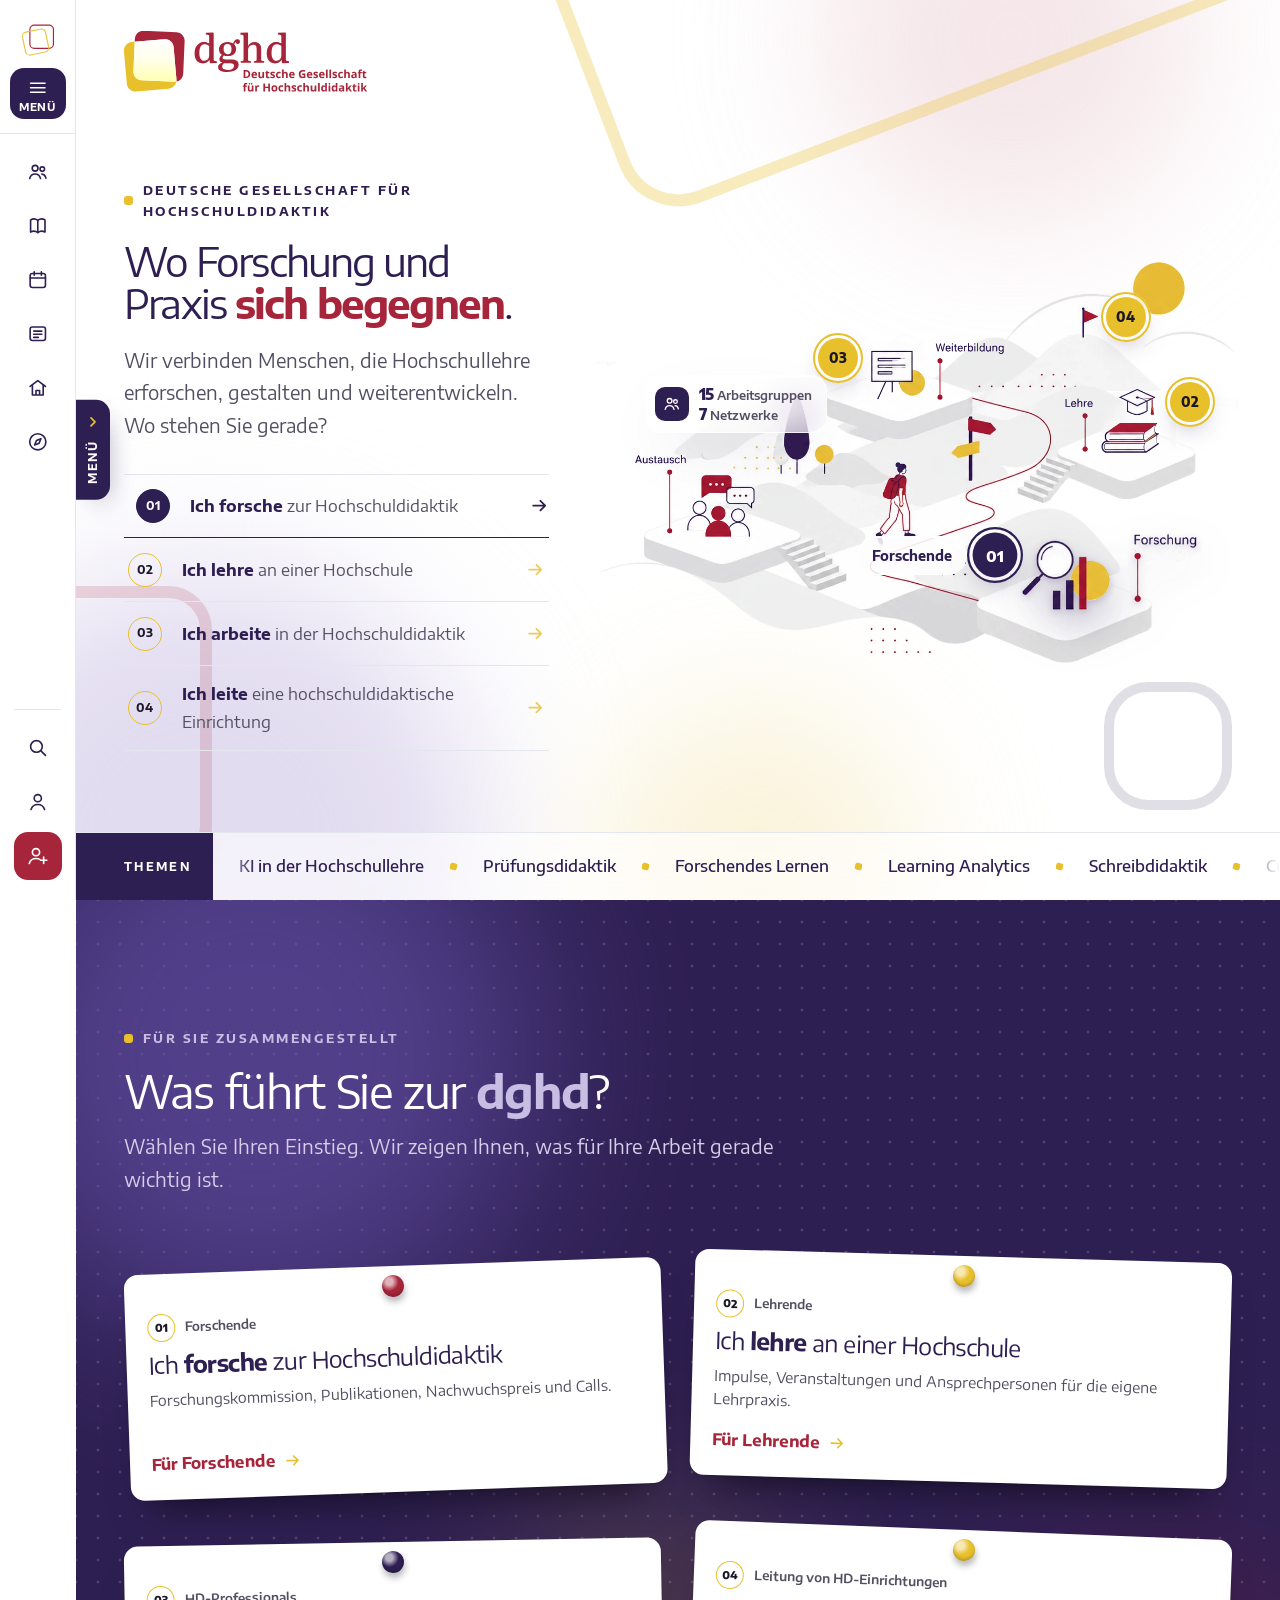
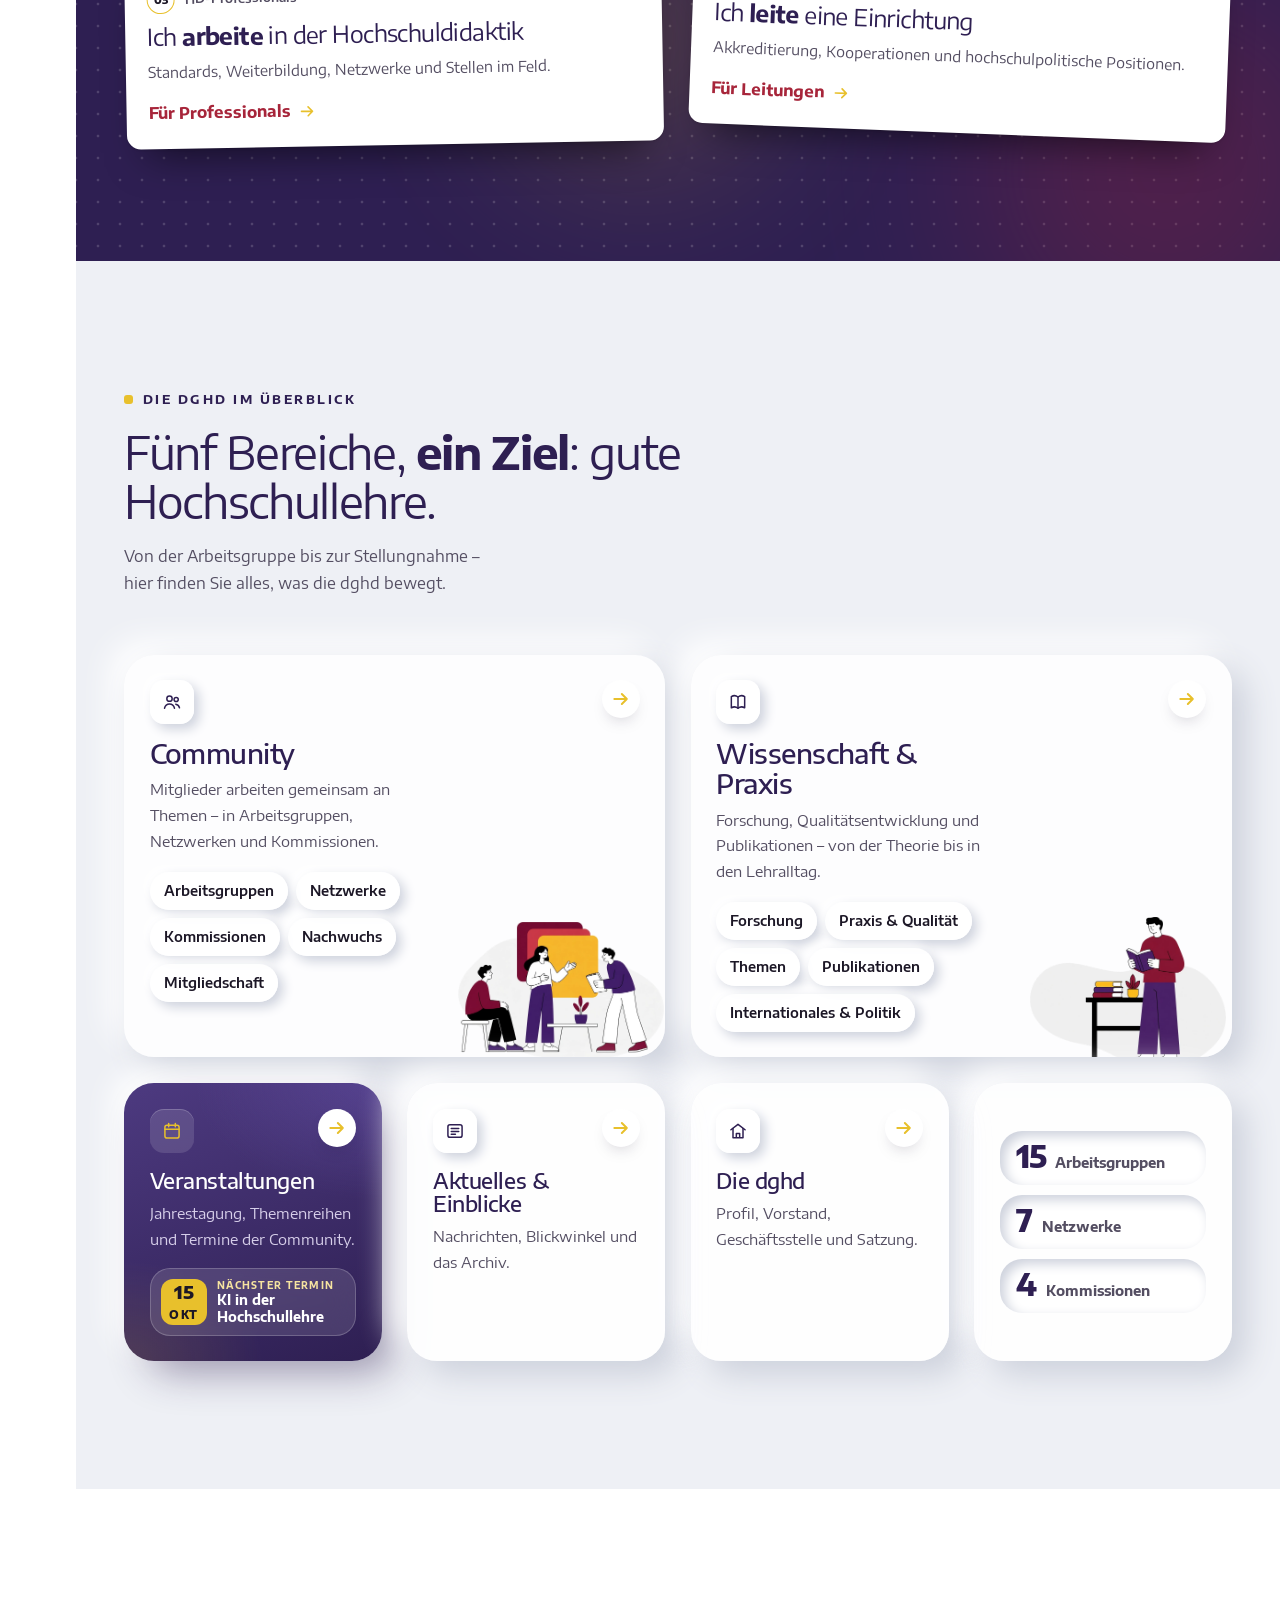
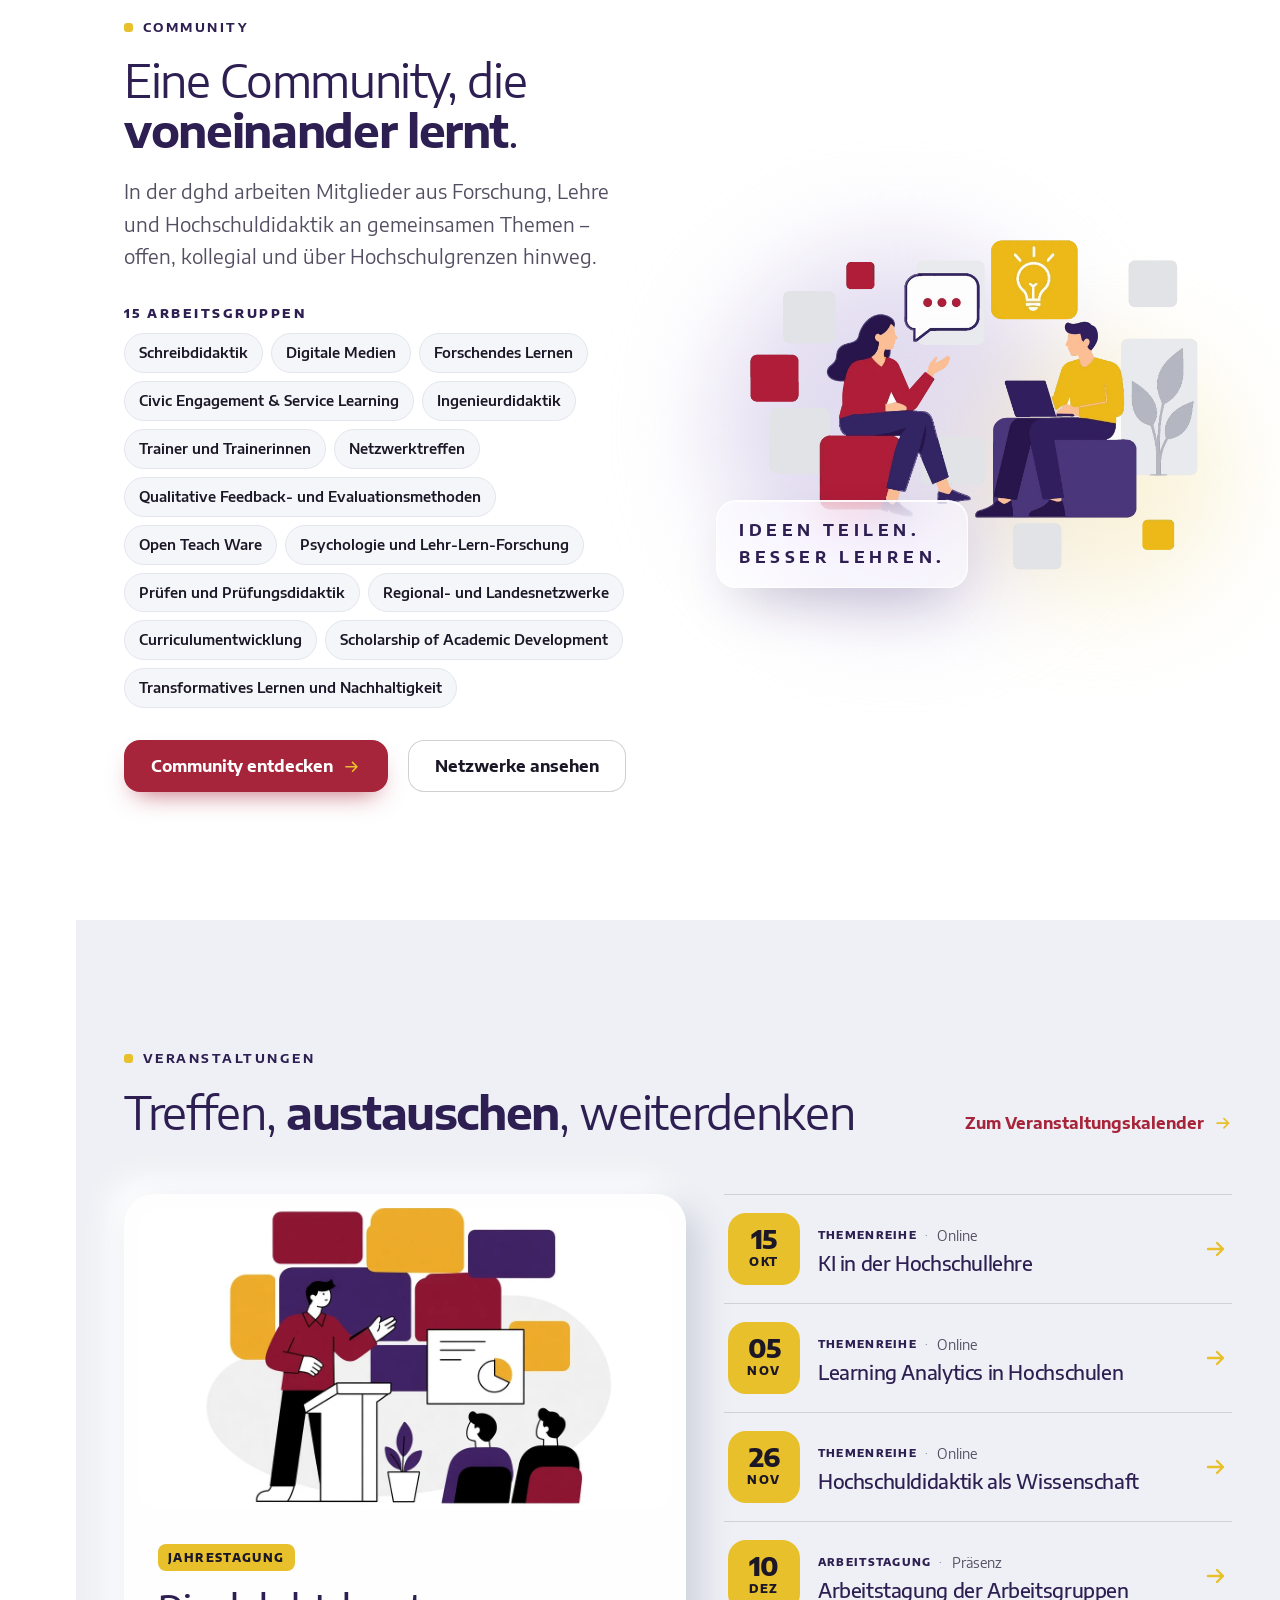
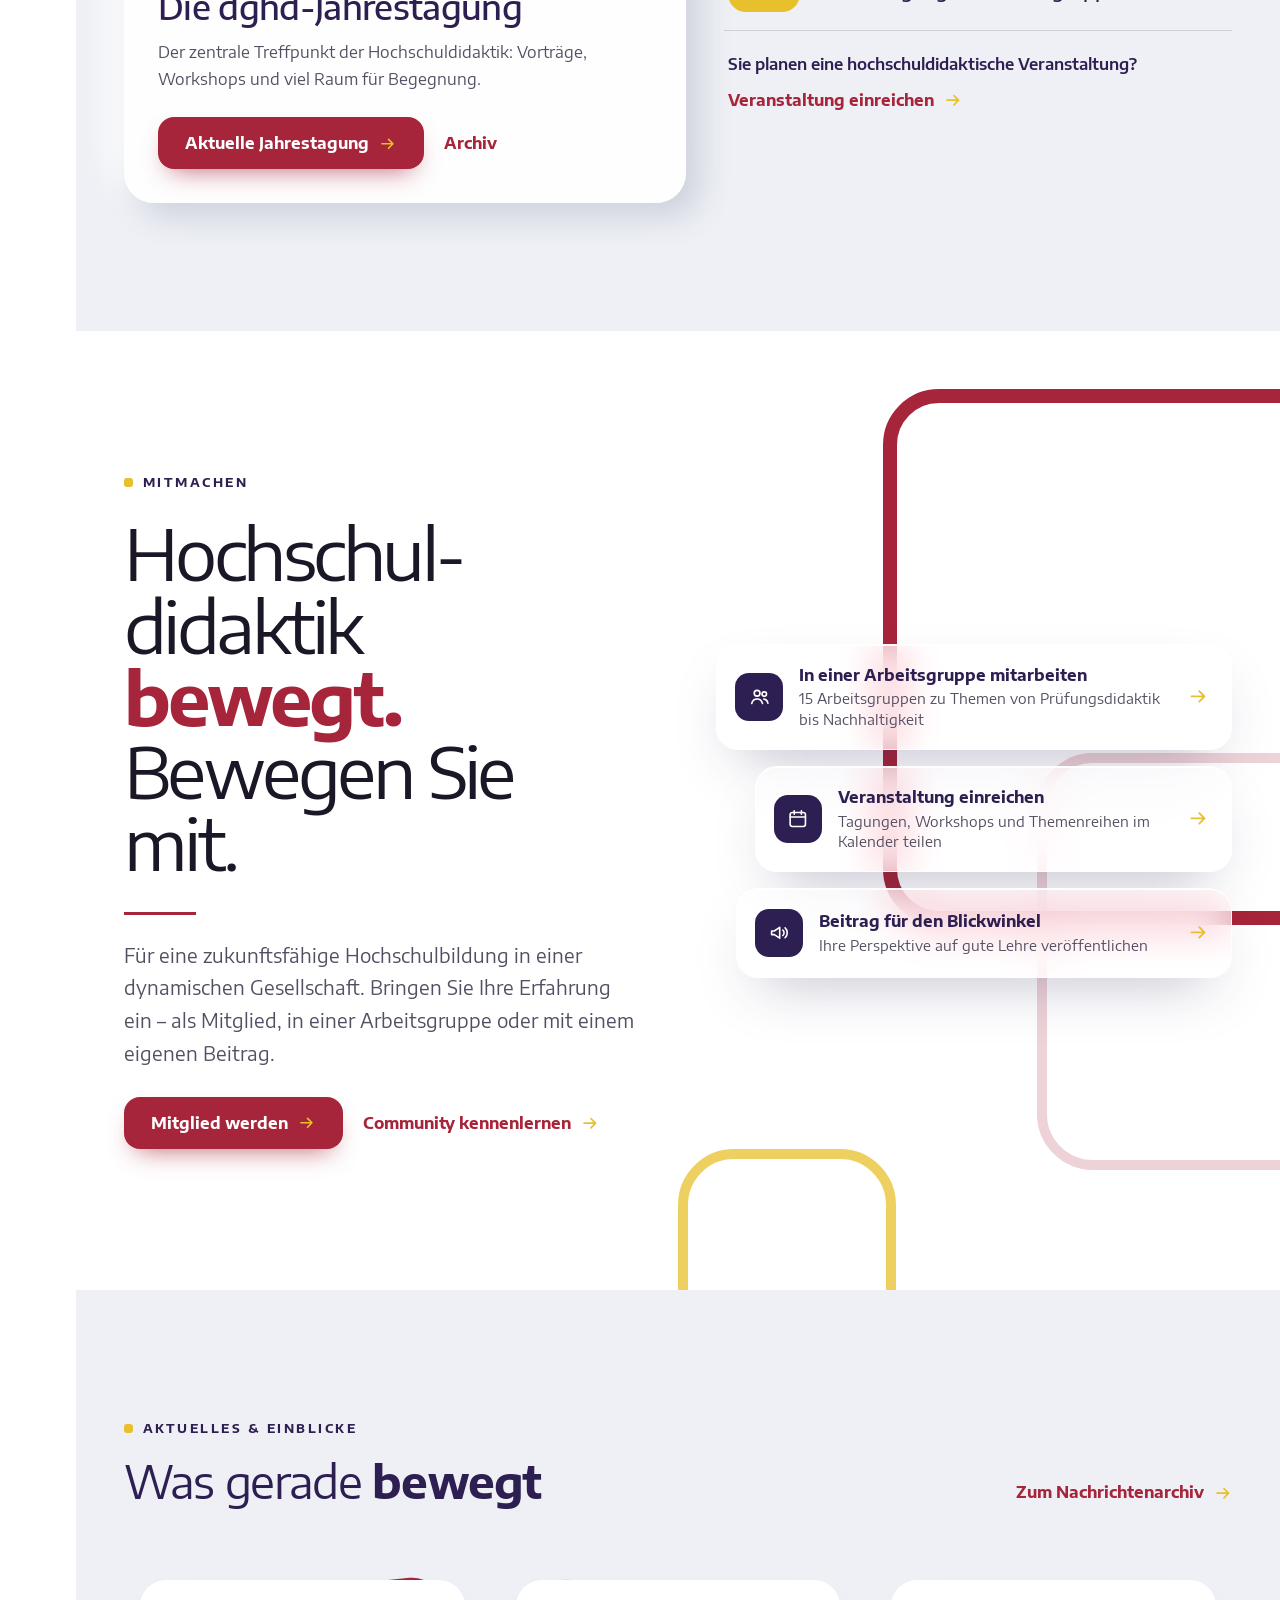
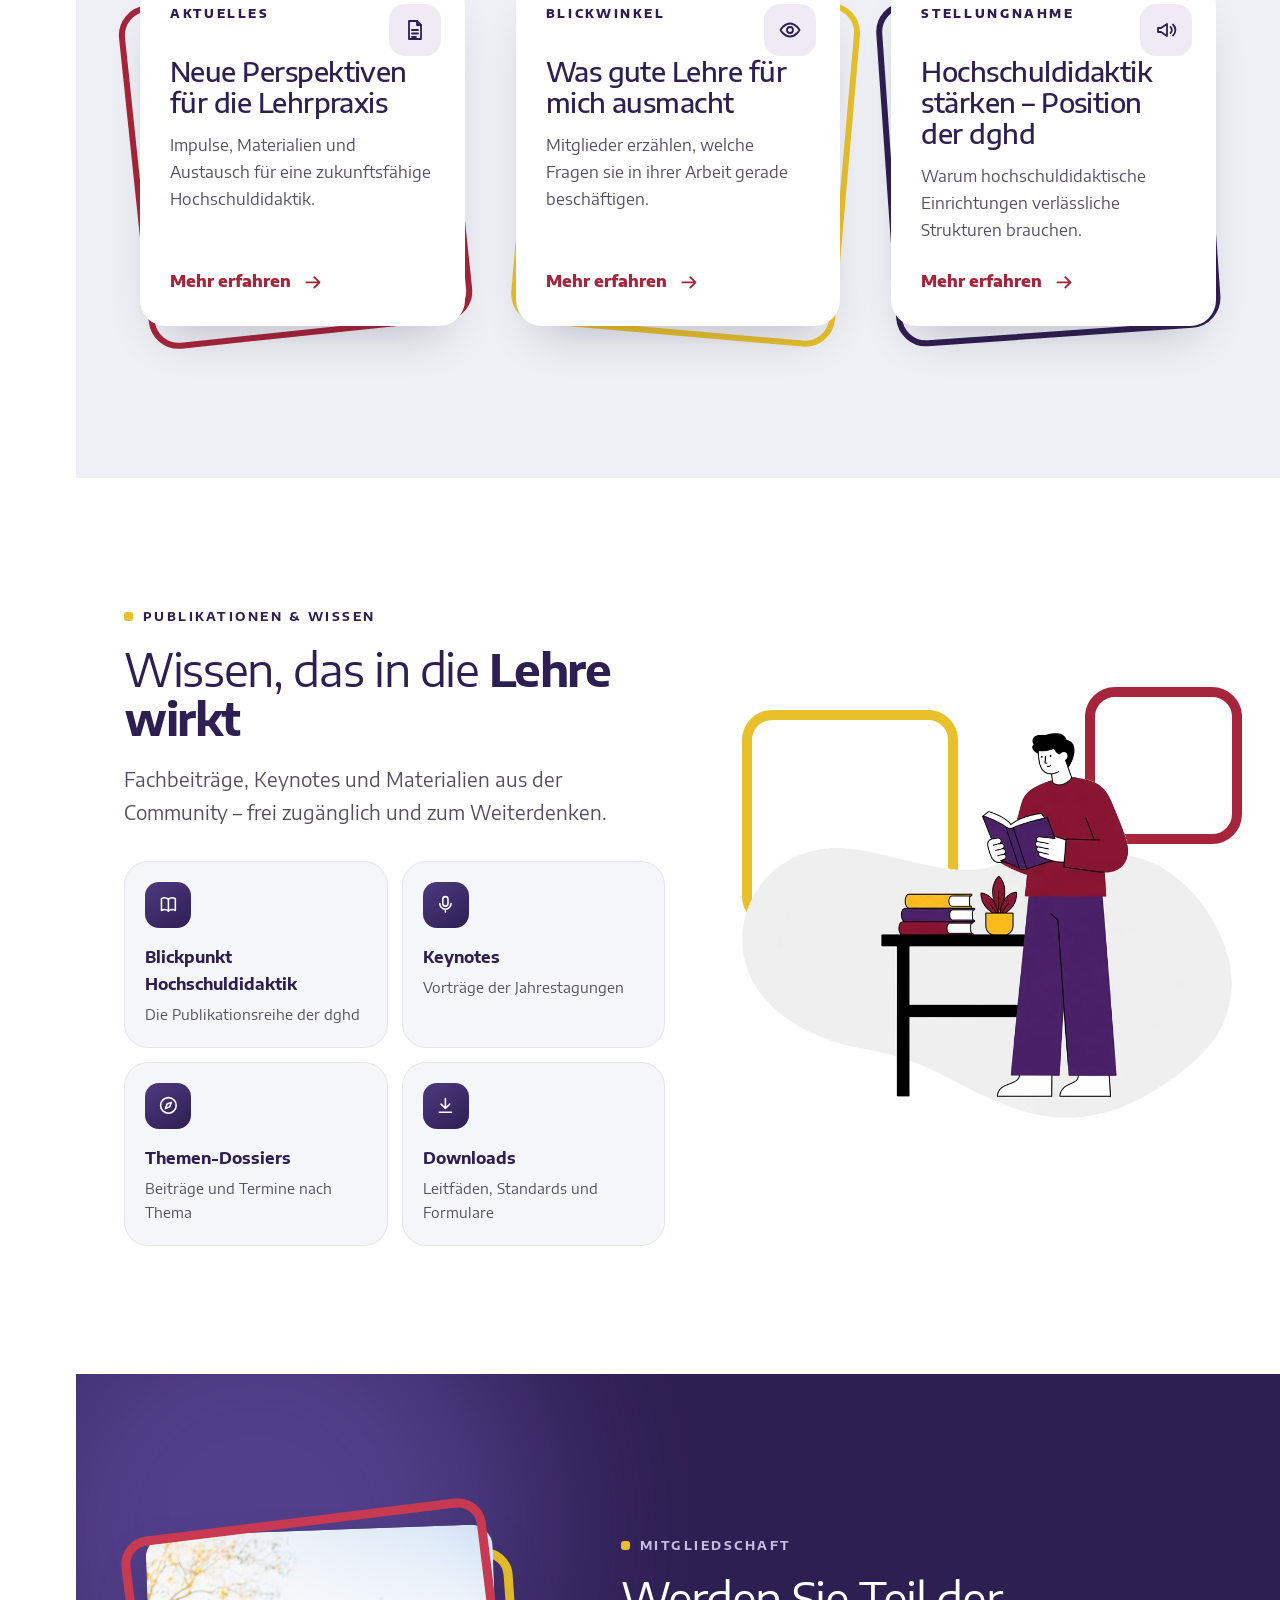
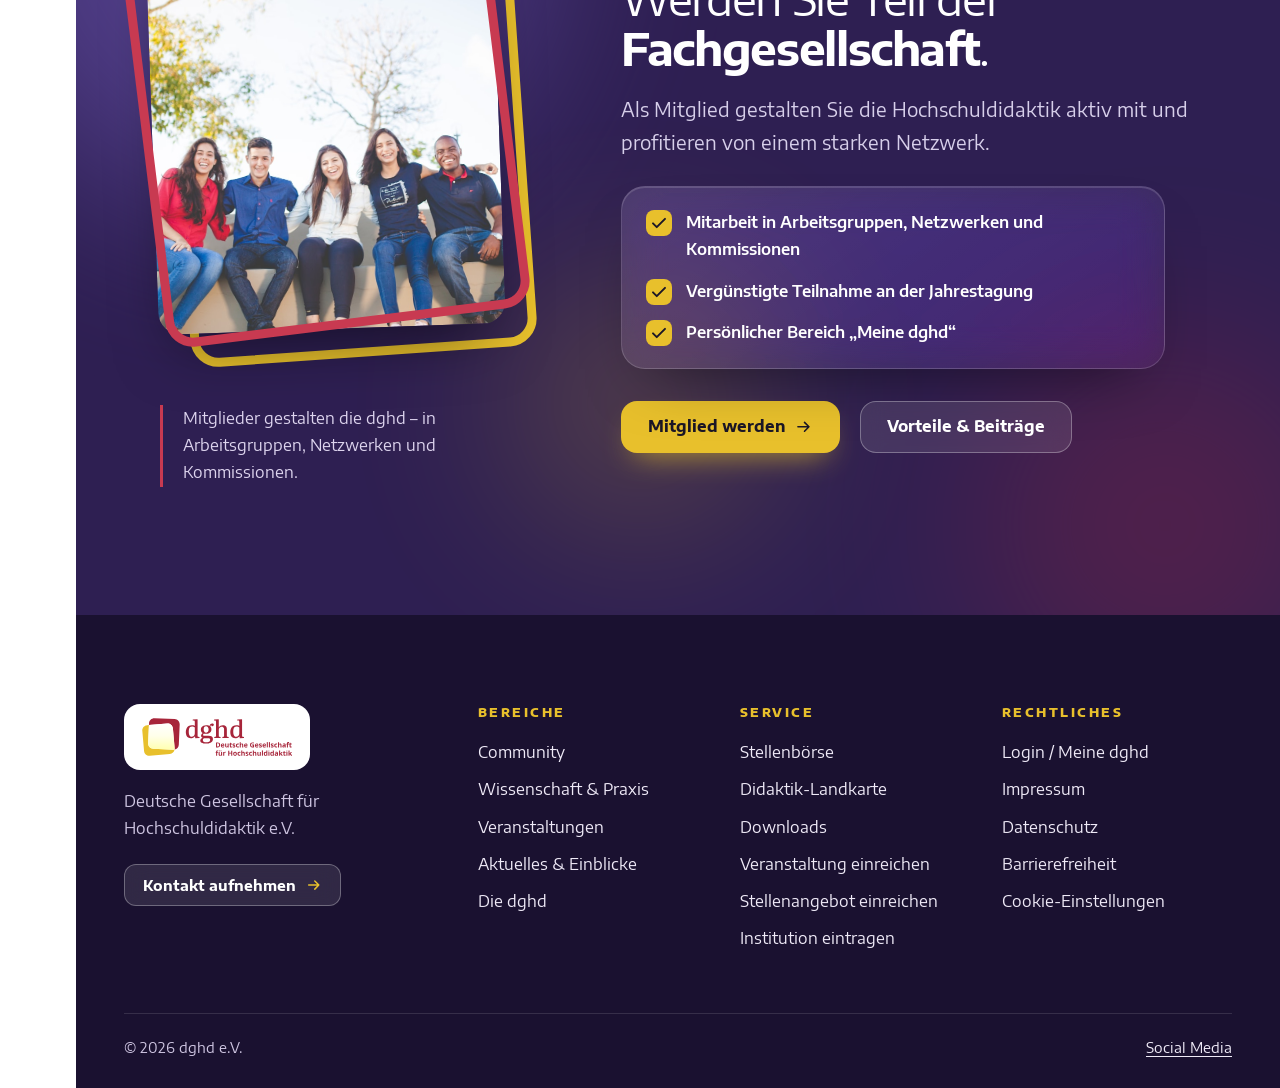
==== startseite-v3.html @ 7eea46fe "v2" ====
<!doctype html>
<html lang="de">
<head>
<meta charset="utf-8">
<meta name="viewport" content="width=device-width,initial-scale=1,viewport-fit=cover">
<title>dghd – Wo Forschung und Praxis sich begegnen</title>
<meta name="description" content="Die Deutsche Gesellschaft für Hochschuldidaktik verbindet Menschen, die Hochschullehre erforschen, gestalten und weiterentwickeln.">
<meta name="theme-color" content="#ffffff">
<link rel="icon" href="./Assets/favicon_dghd.svg">
<link rel="preconnect" href="https://fonts.googleapis.com">
<link rel="preconnect" href="https://fonts.gstatic.com" crossorigin>
<link href="https://fonts.googleapis.com/css2?family=Encode+Sans+Semi+Expanded:wght@300;400;500;600;700;800&display=swap" rel="stylesheet">
<link rel="stylesheet" href="./css/startseite-v3.css?v=10">
<script>document.documentElement.classList.add("js")</script>
<script type="application/ld+json">{"@context":"https://schema.org","@type":"Organization","name":"Deutsche Gesellschaft für Hochschuldidaktik e.V.","alternateName":"dghd","url":"https://www.dghd.de/","logo":"https://www.dghd.de/Assets/dghd2026_bildmarke.svg"}</script>
</head>
<body>

<!-- Icon-Sprite -->
<svg class="sprite" aria-hidden="true" focusable="false">
  <symbol id="i-arrow" viewBox="0 0 24 24"><path d="M4 12h15M13 6l6 6-6 6"/></symbol>
  <symbol id="i-arrow-down" viewBox="0 0 24 24"><path d="M12 4v15M6 13l6 6 6-6"/></symbol>
  <symbol id="i-search" viewBox="0 0 24 24"><circle cx="10.5" cy="10.5" r="6.5"/><path d="m15.5 15.5 5 5"/></symbol>
  <symbol id="i-user" viewBox="0 0 24 24"><circle cx="12" cy="8" r="4"/><path d="M4.5 20.5c1.2-3.8 4-5.5 7.5-5.5s6.3 1.7 7.5 5.5"/></symbol>
  <symbol id="i-close" viewBox="0 0 24 24"><path d="M6 6l12 12M18 6 6 18"/></symbol>
  <symbol id="i-doc" viewBox="0 0 24 24"><path d="M6 3h8l4 4v14H6z"/><path d="M14 3v4h4M9 12h6M9 15.5h6M9 19h4"/></symbol>
  <symbol id="i-eye" viewBox="0 0 24 24"><path d="M2.5 12S6 5.5 12 5.5 21.5 12 21.5 12 18 18.5 12 18.5 2.5 12 2.5 12z"/><circle cx="12" cy="12" r="3"/></symbol>
  <symbol id="i-voice" viewBox="0 0 24 24"><path d="M4 10v4h3l6 4V6L7 10z"/><path d="M16.5 9a4 4 0 0 1 0 6M19 6.5a7.5 7.5 0 0 1 0 11"/></symbol>
  <symbol id="i-book" viewBox="0 0 24 24"><path d="M4 5.5C6.5 4 9.5 4 12 6c2.5-2 5.5-2 8-.5V19c-2.5-1.5-5.5-1.5-8 .5-2.5-2-5.5-2-8-.5z"/><path d="M12 6v13.5"/></symbol>
  <symbol id="i-mic" viewBox="0 0 24 24"><rect x="9" y="3" width="6" height="11" rx="3"/><path d="M5.5 11a6.5 6.5 0 0 0 13 0M12 17.5V21"/></symbol>
  <symbol id="i-check" viewBox="0 0 24 24"><path d="M4 12.5l5 5L20 6.5"/></symbol>
  <symbol id="i-compass" viewBox="0 0 24 24"><circle cx="12" cy="12" r="9"/><path d="m15.5 8.5-2 5-5 2 2-5z"/></symbol>
  <symbol id="i-download" viewBox="0 0 24 24"><path d="M12 4v11M7 10.5l5 5 5-5M5 20h14"/></symbol>
  <symbol id="i-cap" viewBox="0 0 24 24"><path d="M2.5 9 12 4.5 21.5 9 12 13.5z"/><path d="M6.5 11v4.5c1.5 1.7 3.4 2.5 5.5 2.5s4-.8 5.5-2.5V11M21.5 9v5"/></symbol>
  <symbol id="i-board" viewBox="0 0 24 24"><rect x="3.5" y="4" width="17" height="11.5" rx="1.5"/><path d="M7.5 8h6M7.5 11.5h9M9 15.5 7 20.5M15 15.5l2 5"/></symbol>
  <symbol id="i-flag" viewBox="0 0 24 24"><path d="M5.5 21V3.5"/><path d="M5.5 4h11l-2.5 4 2.5 4h-11"/></symbol>
  <symbol id="i-people" viewBox="0 0 24 24"><circle cx="9" cy="8" r="3.2"/><path d="M3 19.5c.8-3.3 3.1-5 6-5s5.2 1.7 6 5"/><circle cx="17" cy="9" r="2.5"/><path d="M16.5 14.6c2.3.2 3.9 1.7 4.5 4.4"/></symbol>
  <symbol id="i-calendar" viewBox="0 0 24 24"><rect x="3.5" y="5" width="17" height="15.5" rx="2.5"/><path d="M3.5 10h17M8 3v4M16 3v4"/></symbol>
  <symbol id="i-news" viewBox="0 0 24 24"><rect x="3.5" y="4.5" width="17" height="15" rx="2.5"/><path d="M7.5 9h9M7.5 12.5h9M7.5 16h5"/></symbol>
  <symbol id="i-chev" viewBox="0 0 24 24"><path d="m9 6 6 6-6 6"/></symbol>
  <symbol id="i-burger" viewBox="0 0 24 24"><path d="M4 7h16M4 12h16M4 17h16"/></symbol>
  <symbol id="i-join" viewBox="0 0 24 24"><circle cx="10" cy="8" r="4"/><path d="M2.5 20.5c1.2-3.8 4-5.5 7.5-5.5 1.6 0 3 .3 4.2 1M18.5 13.5v7M15 17h7"/></symbol>
  <symbol id="i-home" viewBox="0 0 24 24"><path d="M3.5 10.5 12 4l8.5 6.5"/><path d="M6 9v11h12V9M10 20v-5h4v5"/></symbol>
</svg>

<a class="skip-link" href="#inhalt">Zum Inhalt springen</a>


<dialog class="search" data-search-dialog aria-label="Suche">
  <form action="https://www.dghd.de/" method="get" role="search">
    <label for="q">Was möchten Sie finden?</label>
    <div class="search__row">
      <input id="q" name="s" type="search" placeholder="z. B. Prüfungsdidaktik, Jahrestagung, Stellenbörse" autocomplete="off">
      <button class="btn btn--primary" type="submit">Suchen</button>
    </div>
  </form>
  <button class="icon-btn search__close" type="button" data-search-close aria-label="Suche schließen"><svg><use href="#i-close"/></svg></button>
</dialog>

<div class="app">
  <!-- ============ Kopfleiste: Menü-Knopf öffnet die Navigation als Schublade ============ -->
  <header class="topbar">
    <div class="topbar__inner">
      <button class="topbar__menu" type="button" data-sidebar-toggle aria-expanded="false" aria-controls="sidebar"><svg aria-hidden="true"><use href="#i-burger"/></svg><span>Menü</span></button>
      <a class="brand logo-crop" href="./startseite-v3.html">
        <img src="./Assets/dghd2026_bildmarke.svg" alt="dghd – Deutsche Gesellschaft für Hochschuldidaktik, zur Startseite" width="246" height="123">
      </a>
      <div class="topbar__tools">
        <button class="icon-btn" type="button" data-search-open aria-label="Suche öffnen"><svg aria-hidden="true"><use href="#i-search"/></svg></button>
        <a class="icon-btn icon-btn--label" href="https://www.dghd.de/login/"><svg aria-hidden="true"><use href="#i-user"/></svg><span>Login</span></a>
        <a class="btn btn--primary btn--sm topbar__cta" href="https://www.dghd.de/community/mitglied-werden/">Mitglied werden</a>
      </div>
    </div>
  </header>

  <!-- ============ Schmale Leiste links (Desktop, immer sichtbar) ============ -->
  <nav class="rail" aria-label="Schnellzugriff Navigation">
    <a class="rail__mark" href="./startseite-v3.html" aria-label="dghd – zur Startseite"><img src="./Assets/favicon_dghd.svg" alt="" width="36" height="34"></a>
    <button class="rail__btn rail__menu" type="button" data-sidebar-toggle aria-expanded="false" aria-controls="sidebar"><svg aria-hidden="true"><use href="#i-burger"/></svg><span class="rail__caption">Menü</span></button>
    <ul class="rail__list">
      <li><button class="rail__btn" type="button" data-rail-open="1" aria-controls="sidebar"><svg aria-hidden="true"><use href="#i-people"/></svg><span class="rail__label">Community</span></button></li>
      <li><button class="rail__btn" type="button" data-rail-open="2" aria-controls="sidebar"><svg aria-hidden="true"><use href="#i-book"/></svg><span class="rail__label">Wissenschaft &amp; Praxis</span></button></li>
      <li><button class="rail__btn" type="button" data-rail-open="3" aria-controls="sidebar"><svg aria-hidden="true"><use href="#i-calendar"/></svg><span class="rail__label">Veranstaltungen</span></button></li>
      <li><button class="rail__btn" type="button" data-rail-open="4" aria-controls="sidebar"><svg aria-hidden="true"><use href="#i-news"/></svg><span class="rail__label">Aktuelles &amp; Einblicke</span></button></li>
      <li><button class="rail__btn" type="button" data-rail-open="5" aria-controls="sidebar"><svg aria-hidden="true"><use href="#i-home"/></svg><span class="rail__label">Die dghd</span></button></li>
      <li><button class="rail__btn" type="button" data-rail-open="6" aria-controls="sidebar"><svg aria-hidden="true"><use href="#i-compass"/></svg><span class="rail__label">Service</span></button></li>
    </ul>
    <div class="rail__foot">
      <button class="rail__btn" type="button" data-search-open><svg aria-hidden="true"><use href="#i-search"/></svg><span class="rail__label">Suche</span></button>
      <a class="rail__btn" href="https://www.dghd.de/login/"><svg aria-hidden="true"><use href="#i-user"/></svg><span class="rail__label">Login / Meine dghd</span></a>
      <a class="rail__btn rail__join" href="https://www.dghd.de/community/mitglied-werden/"><svg aria-hidden="true"><use href="#i-join"/></svg><span class="rail__label">Mitglied werden</span></a>
    </div>
  </nav>

  <!-- Reiter am Rand der schmalen Leiste (Desktop): öffnet die Navigation -->
  <button class="nav-tab" type="button" data-sidebar-toggle aria-expanded="false" aria-controls="sidebar"><svg aria-hidden="true"><use href="#i-chev"/></svg><span>Menü</span></button>

  <!-- ============ Seitenleiste (Navigation nach Sitemap V2) ============ -->
  <aside class="sidebar" id="sidebar" data-sidebar aria-label="Navigation">
    <div class="sidebar__bar">
      <a class="sidebar__mark" href="./startseite-v3.html" aria-label="dghd – zur Startseite"><img src="./Assets/favicon_dghd.svg" alt="" width="36" height="34"></a>
      <a class="brand logo-crop" href="./startseite-v3.html">
        <img src="./Assets/dghd2026_bildmarke.svg" alt="dghd – Deutsche Gesellschaft für Hochschuldidaktik, zur Startseite" width="246" height="123">
      </a>
      <button class="icon-btn sidebar__close" type="button" data-sidebar-close aria-label="Navigation schließen"><svg aria-hidden="true"><use href="#i-close"/></svg></button>
    </div>
    <div class="sidebar__panel" id="sidebar-panel">
      <button class="sidebar__search" type="button" data-search-open><svg aria-hidden="true"><use href="#i-search"/></svg>Suchen auf dghd.de</button>
      <div class="sidebar__filter" role="group" aria-labelledby="sn-filter-label">
        <span id="sn-filter-label">Zeigen für</span>
        <button type="button" data-zg-filter="" aria-pressed="true">Alle</button>
        <button type="button" data-zg-filter="L" aria-pressed="false">Lehrende</button>
        <button type="button" data-zg-filter="F" aria-pressed="false">Forschende</button>
        <button type="button" data-zg-filter="P" aria-pressed="false">HD-Professionals</button>
        <button type="button" data-zg-filter="M" aria-pressed="false">Leitungen</button>
      </div>
      <nav class="sidenav" aria-label="Hauptnavigation" data-sidenav>
        <ul class="sn-list">
          <li data-zg="" data-kind="fan">
            <button class="sn-toggle" type="button" aria-expanded="false" aria-controls="sn-1"><span>Community</span><svg class="sn-chev" aria-hidden="true"><use href="#i-chev"/></svg></button>
            <ul class="sn-sub sn-sub--fan" id="sn-1" style="--lvl:1" hidden>
              <li class="sn-head" aria-hidden="false"><a href="https://www.dghd.de/community/">Community <small>Zur Übersicht</small></a></li>
              <li data-zg=""><a href="https://www.dghd.de/community/">Community im Überblick</a></li>
              <li data-zg="" data-kind="fan">
                <button class="sn-toggle" type="button" aria-expanded="false" aria-controls="sn-2"><span>Arbeitsgruppen</span><svg class="sn-chev" aria-hidden="true"><use href="#i-chev"/></svg></button>
                <ul class="sn-sub sn-sub--fan" id="sn-2" style="--lvl:2" hidden>
                  <li class="sn-head" aria-hidden="false"><a href="https://www.dghd.de/community/arbeitsgruppen/">Arbeitsgruppen <small>Zur Übersicht</small></a></li>
                  <li data-zg="LFP"><a href="https://www.dghd.de/community/arbeitsgruppen/ag-civic-engagement-und-service-learning/">AG Civic Engagement und Service Learning</a></li>
                  <li data-zg="LFP"><a href="https://www.dghd.de/community/arbeitsgruppen/ag-curriculumentwicklung/">AG Curriculumentwicklung</a></li>
                  <li data-zg="LFP"><a href="https://www.dghd.de/community/arbeitsgruppen/ag-digitale-medien-und-hochschuldidaktik/">AG Digitale Medien und Hochschuldidaktik</a></li>
                  <li data-zg="LFP"><a href="https://www.dghd.de/community/arbeitsgruppen/ag-forschendes-lernen/">AG Forschendes Lernen</a></li>
                  <li data-zg="LFP"><a href="https://www.dghd.de/community/arbeitsgruppen/community-arbeitsgruppen-ag-hochschuldidaktische-regional-und-landesnetzwerke/">AG Hochschuldidaktische Regional- und Landesnetzwerke</a></li>
                  <li data-zg="LFP"><a href="https://www.dghd.de/community/arbeitsgruppen/ag-ingenieurdidaktik/">AG Ingenieurdidaktik</a></li>
                  <li data-zg="LFP"><a href="https://www.dghd.de/community/arbeitsgruppen/ag-open-teach-ware-lehrportale/">AG Open Teach Ware, Lehrportale</a></li>
                  <li data-zg="LFP"><a href="https://www.dghd.de/community/arbeitsgruppen/ag-pruefen-und-pruefungsdidaktik/">AG Prüfen und Prüfungsdidaktik</a></li>
                  <li data-zg="LFP"><a href="https://www.dghd.de/community/arbeitsgruppen/ag-psychologie-und-lehr-lern-forschung/">AG Psychologie und Lehr-Lern-Forschung</a></li>
                  <li data-zg="LFP"><a href="https://www.dghd.de/community/arbeitsgruppen/g-qualitative-feedback-und-evaluationsmethoden/">AG Qualitative Feedback- und Evaluationsmethoden</a></li>
                  <li data-zg="LFP"><a href="https://www.dghd.de/community/arbeitsgruppen/ag-scholarship-of-academic-development/">AG Scholarship of Academic Development</a></li>
                  <li data-zg="LFP"><a href="https://www.dghd.de/community/arbeitsgruppen/ag-schreibdidaktik-in-der-hochschuldidaktik/">AG Schreibdidaktik in der Hochschuldidaktik</a></li>
                  <li data-zg="LFP"><a href="https://www.dghd.de/community/arbeitsgruppen/ag-trainer-und-trainerinnen/">AG Trainer und Trainerinnen</a></li>
                  <li data-zg="LFP"><a href="https://www.dghd.de/community/arbeitsgruppen/ag-transformatives-lernen-und-nachhaltigkeit/">AG Transformatives Lernen und Nachhaltigkeit</a></li>
                  <li data-zg="P"><a href="https://www.dghd.de/community/projektgruppen/">Projektgruppe zum beruflichen Selbstverständnis</a></li>
                </ul>
              </li>
              <li data-zg="" data-kind="fan">
                <button class="sn-toggle" type="button" aria-expanded="false" aria-controls="sn-3"><span>Netzwerke</span><svg class="sn-chev" aria-hidden="true"><use href="#i-chev"/></svg></button>
                <ul class="sn-sub sn-sub--fan" id="sn-3" style="--lvl:2" hidden>
                  <li class="sn-head" aria-hidden="false"><a href="https://www.dghd.de/community/netzwerke/">Netzwerke <small>Zur Übersicht</small></a></li>
                  <li data-zg="F"><a href="https://www.dghd.de/community/netzwerke/promovierenden-netzwerk/">Promovierenden-Netzwerk</a></li>
                  <li data-zg="LP"><a href="https://www.dghd.de/community/netzwerke/netzwerk-tutorienarbeit-an-hochschulen/">Netzwerk Tutorienarbeit an Hochschulen</a></li>
                  <li data-zg="LF"><a href="https://www.dghd.de/community/netzwerke/netzwerk-theologie-und-hochschuldidaktik/">Netzwerk Theologie und Hochschuldidaktik</a></li>
                  <li data-zg="LPM"><a href="https://www.dghd.de/community/netzwerke/netzwerk-fachhochschulen-haws/">Netzwerk Fachhochschulen / HAWs</a></li>
                  <li data-zg="LPM"><a href="#">Netzwerk Orientierungs(studien)programme</a></li>
                  <li data-zg="LP"><a href="#">Heterogenität und Interkulturalität</a></li>
                  <li data-zg="PM"><a href="#">Netzwerktreffen der Hochschuldidaktik in Deutschland</a></li>
                </ul>
              </li>
              <li data-zg="" data-kind="fan">
                <button class="sn-toggle" type="button" aria-expanded="false" aria-controls="sn-4"><span>Kommissionen</span><svg class="sn-chev" aria-hidden="true"><use href="#i-chev"/></svg></button>
                <ul class="sn-sub sn-sub--fan" id="sn-4" style="--lvl:2" hidden>
                  <li class="sn-head" aria-hidden="false"><a href="https://www.dghd.de/die-dghd/kommissionen/">Kommissionen <small>Zur Übersicht</small></a></li>
                  <li data-zg="F"><a href="https://www.dghd.de/community/forschungskommission/">Forschungskommission</a></li>
                  <li data-zg="LP"><a href="https://www.dghd.de/community/weiterbildungskommission/">Weiterbildungskommission</a></li>
                  <li data-zg="PM" data-kind="fan">
                    <button class="sn-toggle" type="button" aria-expanded="false" aria-controls="sn-5"><span>Akkreditierungskommission (AKKO)</span><svg class="sn-chev" aria-hidden="true"><use href="#i-chev"/></svg></button>
                    <ul class="sn-sub sn-sub--fan" id="sn-5" style="--lvl:3" hidden>
                      <li class="sn-head" aria-hidden="false"><a href="https://www.dghd.de/community/akkreditierungskommission/">Akkreditierungskommission (AKKO) <small>Zur Übersicht</small></a></li>
                      <li data-zg="PM"><a href="https://www.dghd.de/community/akkreditierungskommission/ziele-der-akko/">Ziele der AKKO</a></li>
                      <li data-zg="PM"><a href="https://www.dghd.de/community/akkreditierungskommission/einladung-zur-teilnahme/">Einladung zur Teilnahme</a></li>
                      <li data-zg="PM"><a href="https://www.dghd.de/community/akkreditierungskommission/verfahren-der-akko/">Auftrag und Verfahren</a></li>
                      <li data-zg="LPM"><a href="https://www.dghd.de/community/akkreditierungskommission/dghd-akkreditiert/">Akkreditierte Personen</a></li>
                      <li data-zg="LPM"><a href="https://www.dghd.de/community/akkreditierungskommission/akkreditierte-programme/">Akkreditierte Programme und Einrichtungen</a></li>
                      <li data-zg="PM"><a href="https://www.dghd.de/community/akkreditierungskommission/kontakt-zur-akko/">Kontakt zur AKKO</a></li>
                      <li data-zg="PM"><a href="https://www.dghd.de/community/akkreditierungskommission/akko-downloads/">AKKO-Downloads</a></li>
                    </ul>
                  </li>
                  <li data-zg=""><a href="https://www.dghd.de/community/kommunikation-und-oeffentlichkeitsarbeit/">Kommunikation und Öffentlichkeitsarbeit</a></li>
                </ul>
              </li>
              <li data-zg="F" data-kind="inline">
                <button class="sn-toggle" type="button" aria-expanded="false" aria-controls="sn-6"><span>Nachwuchs</span><svg class="sn-chev" aria-hidden="true"><use href="#i-chev"/></svg></button>
                <ul class="sn-sub sn-sub--inline" id="sn-6" style="--lvl:1" hidden>
                  <li data-zg="F"><a href="https://www.dghd.de/community/netzwerke/promovierenden-netzwerk/">Promovierenden-Netzwerk</a></li>
                  <li data-zg="F"><a href="https://www.dghd.de/die-dghd/nachwuchspreis/">dghd-Nachwuchspreis</a></li>
                </ul>
              </li>
              <li data-zg=""><a href="https://www.dghd.de/community/kooperationen/">Kooperationen</a></li>
              <li data-zg="" data-kind="inline">
                <button class="sn-toggle" type="button" aria-expanded="false" aria-controls="sn-7"><span>Mitgliedschaft</span><svg class="sn-chev" aria-hidden="true"><use href="#i-chev"/></svg></button>
                <ul class="sn-sub sn-sub--inline" id="sn-7" style="--lvl:1" hidden>
                  <li data-zg=""><a href="https://www.dghd.de/community/mitglied-werden/">Mitglied werden</a></li>
                  <li data-zg=""><a href="#">Vorteile und Mitgliedsbeiträge</a></li>
                  <li data-zg=""><a href="https://www.dghd.de/login/">Meine dghd (Login)</a></li>
                </ul>
              </li>
            </ul>
          </li>
          <li data-zg="" data-kind="fan">
            <button class="sn-toggle" type="button" aria-expanded="false" aria-controls="sn-8"><span>Wissenschaft &amp; Praxis</span><svg class="sn-chev" aria-hidden="true"><use href="#i-chev"/></svg></button>
            <ul class="sn-sub sn-sub--fan" id="sn-8" style="--lvl:1" hidden>
              <li class="sn-head" aria-hidden="false"><a href="https://www.dghd.de/forschung/">Wissenschaft &amp; Praxis <small>Zur Übersicht</small></a></li>
              <li data-zg=""><a href="https://www.dghd.de/forschung/">Wissenschaft &amp; Praxis im Überblick</a></li>
              <li data-zg="F" data-kind="inline">
                <button class="sn-toggle" type="button" aria-expanded="false" aria-controls="sn-9"><span>Forschung</span><svg class="sn-chev" aria-hidden="true"><use href="#i-chev"/></svg></button>
                <ul class="sn-sub sn-sub--inline" id="sn-9" style="--lvl:1" hidden>
                  <li data-zg="F"><a href="https://www.dghd.de/forschung/">Hochschuldidaktische Forschung</a></li>
                  <li data-zg="F"><a href="https://www.dghd.de/community/forschungskommission/">Forschungskommission</a></li>
                  <li data-zg="F"><a href="#">Nachwuchsförderung</a></li>
                </ul>
              </li>
              <li data-zg="LPM" data-kind="inline">
                <button class="sn-toggle" type="button" aria-expanded="false" aria-controls="sn-10"><span>Praxis &amp; Qualitätsentwicklung</span><svg class="sn-chev" aria-hidden="true"><use href="#i-chev"/></svg></button>
                <ul class="sn-sub sn-sub--inline" id="sn-10" style="--lvl:1" hidden>
                  <li data-zg="LPM"><a href="https://www.dghd.de/praxis/standards-fuer-die-praxis/">Standards für die Praxis</a></li>
                  <li data-zg="LP"><a href="https://www.dghd.de/community/weiterbildungskommission/">Weiterbildungskommission</a></li>
                  <li data-zg="PM" data-kind="fan">
                    <button class="sn-toggle" type="button" aria-expanded="false" aria-controls="sn-11"><span>Akkreditierung (AKKO)</span><svg class="sn-chev" aria-hidden="true"><use href="#i-chev"/></svg></button>
                    <ul class="sn-sub sn-sub--fan" id="sn-11" style="--lvl:2" hidden>
                      <li class="sn-head" aria-hidden="false"><a href="https://www.dghd.de/community/akkreditierungskommission/">Akkreditierung (AKKO) <small>Zur Übersicht</small></a></li>
                      <li data-zg="PM"><a href="https://www.dghd.de/community/akkreditierungskommission/ziele-der-akko/">Ziele der AKKO</a></li>
                      <li data-zg="PM"><a href="https://www.dghd.de/community/akkreditierungskommission/einladung-zur-teilnahme/">Einladung zur Teilnahme</a></li>
                      <li data-zg="PM"><a href="https://www.dghd.de/community/akkreditierungskommission/verfahren-der-akko/">Auftrag und Verfahren</a></li>
                      <li data-zg="LPM"><a href="https://www.dghd.de/community/akkreditierungskommission/dghd-akkreditiert/">Akkreditierte Personen</a></li>
                      <li data-zg="LPM"><a href="https://www.dghd.de/community/akkreditierungskommission/akkreditierte-programme/">Akkreditierte Programme und Einrichtungen</a></li>
                      <li data-zg="PM"><a href="https://www.dghd.de/community/akkreditierungskommission/kontakt-zur-akko/">Kontakt zur AKKO</a></li>
                      <li data-zg="PM"><a href="https://www.dghd.de/community/akkreditierungskommission/akko-downloads/">AKKO-Downloads</a></li>
                    </ul>
                  </li>
                </ul>
              </li>
              <li data-zg="" data-kind="fan">
                <button class="sn-toggle" type="button" aria-expanded="false" aria-controls="sn-12"><span>Themen</span><svg class="sn-chev" aria-hidden="true"><use href="#i-chev"/></svg></button>
                <ul class="sn-sub sn-sub--fan" id="sn-12" style="--lvl:2" hidden>
                  <li class="sn-head" aria-hidden="false"><span>Themen</span></li>
                  <li data-zg=""><a href="#">Themenübersicht</a></li>
                  <li data-zg="LFP"><a href="https://www.dghd.de/themenreihe-gesellschaftliche-bildung-in-der-hochschuldidaktik/">Gesellschaftliche Bildung in der Hochschuldidaktik</a></li>
                  <li data-zg="F"><a href="https://www.dghd.de/dghd-themenreihe-hochschuldidaktik-als-wissenschaft/">Hochschuldidaktik als Wissenschaft</a></li>
                  <li data-zg="LF"><a href="https://www.dghd.de/dghd-themenreihe-learning-analytics-in-hochschulen/">Learning Analytics in Hochschulen</a></li>
                  <li data-zg="LP"><a href="https://www.dghd.de/praxis/veranstaltungskalender/dghd-themenreihe-ki-in-der-hochschullehre/">KI in der Hochschullehre</a></li>
                </ul>
              </li>
              <li data-zg="" data-kind="fan">
                <button class="sn-toggle" type="button" aria-expanded="false" aria-controls="sn-13"><span>Publikationen &amp; Wissen</span><svg class="sn-chev" aria-hidden="true"><use href="#i-chev"/></svg></button>
                <ul class="sn-sub sn-sub--fan" id="sn-13" style="--lvl:2" hidden>
                  <li class="sn-head" aria-hidden="true"><span>Publikationen &amp; Wissen</span></li>
                  <li data-zg="F"><a href="https://www.dghd.de/die-dghd/blickpunkt-hochschuldidaktik/">Blickpunkt Hochschuldidaktik (Buchreihe)</a></li>
                  <li data-zg="F"><a href="#">Publikationen</a></li>
                  <li data-zg=""><a href="#">Keynotes</a></li>
                  <li data-zg=""><a href="https://www.dghd.de/die-dghd/downloads/">Downloads</a></li>
                </ul>
              </li>
              <li data-zg="FM" data-kind="fan">
                <button class="sn-toggle" type="button" aria-expanded="false" aria-controls="sn-14"><span>Internationales &amp; Politik</span><svg class="sn-chev" aria-hidden="true"><use href="#i-chev"/></svg></button>
                <ul class="sn-sub sn-sub--fan" id="sn-14" style="--lvl:2" hidden>
                  <li class="sn-head" aria-hidden="true"><span>Internationales &amp; Politik</span></li>
                  <li data-zg="FM"><a href="https://www.dghd.de/community/kooperationen/internationale-kooperationen/">Internationale Kooperationen</a></li>
                  <li data-zg="F"><a href="#">Konferenzen und Publikationsmöglichkeiten</a></li>
                  <li data-zg="M"><a href="#">Politik und Stellungnahmen</a></li>
                  <li data-zg="F"><a href="#">Internationale Aktivitäten</a></li>
                </ul>
              </li>
            </ul>
          </li>
          <li data-zg="" data-kind="fan">
            <button class="sn-toggle" type="button" aria-expanded="false" aria-controls="sn-15"><span>Veranstaltungen</span><svg class="sn-chev" aria-hidden="true"><use href="#i-chev"/></svg></button>
            <ul class="sn-sub sn-sub--fan" id="sn-15" style="--lvl:1" hidden>
              <li class="sn-head" aria-hidden="false"><a href="https://www.dghd.de/praxis/veranstaltungskalender/">Veranstaltungen <small>Zur Übersicht</small></a></li>
              <li data-zg=""><a href="#">Veranstaltungen im Überblick</a></li>
              <li data-zg=""><a href="https://www.dghd.de/praxis/veranstaltungskalender/">Veranstaltungskalender</a></li>
              <li data-zg="" data-kind="inline">
                <button class="sn-toggle" type="button" aria-expanded="false" aria-controls="sn-16"><span>dghd-Jahrestagung</span><svg class="sn-chev" aria-hidden="true"><use href="#i-chev"/></svg></button>
                <ul class="sn-sub sn-sub--inline" id="sn-16" style="--lvl:1" hidden>
                  <li data-zg=""><a href="https://www.dghd.de/die-dghd/dghd-jahrestagungen/">Aktuelle Jahrestagung</a></li>
                  <li data-zg=""><a href="https://www.dghd.de/die-dghd/dghd-jahrestagungen/">Vergangene Jahrestagungen, Archiv</a></li>
                </ul>
              </li>
              <li data-zg=""><a href="https://www.dghd.de/tagung-ausrichten/">Veranstaltung einreichen</a></li>
            </ul>
          </li>
          <li data-zg="" data-kind="inline">
            <button class="sn-toggle" type="button" aria-expanded="false" aria-controls="sn-17"><span>Aktuelles &amp; Einblicke</span><svg class="sn-chev" aria-hidden="true"><use href="#i-chev"/></svg></button>
            <ul class="sn-sub sn-sub--inline" id="sn-17" style="--lvl:0" hidden>
              <li data-zg=""><a href="#aktuelles">Aktuelles</a></li>
              <li data-zg=""><a href="https://www.dghd.de/blickwinkel/">Blickwinkel</a></li>
              <li data-zg=""><a href="#">Nachrichtenarchiv</a></li>
            </ul>
          </li>
          <li data-zg="" data-kind="fan">
            <button class="sn-toggle" type="button" aria-expanded="false" aria-controls="sn-18"><span>Die dghd</span><svg class="sn-chev" aria-hidden="true"><use href="#i-chev"/></svg></button>
            <ul class="sn-sub sn-sub--fan" id="sn-18" style="--lvl:1" hidden>
              <li class="sn-head" aria-hidden="false"><a href="https://www.dghd.de/die-dghd/">Die dghd <small>Zur Übersicht</small></a></li>
              <li data-zg="" data-kind="inline">
                <button class="sn-toggle" type="button" aria-expanded="false" aria-controls="sn-19"><span>Über die dghd</span><svg class="sn-chev" aria-hidden="true"><use href="#i-chev"/></svg></button>
                <ul class="sn-sub sn-sub--inline" id="sn-19" style="--lvl:1" hidden>
                  <li data-zg=""><a href="#">Profil und Auftrag</a></li>
                  <li data-zg=""><a href="#">Ziele</a></li>
                  <li data-zg=""><a href="#">Geschichte und Entwicklung</a></li>
                </ul>
              </li>
              <li data-zg=""><a href="https://www.dghd.de/die-dghd/der-vorstand/">Vorstand</a></li>
              <li data-zg=""><a href="https://www.dghd.de/die-dghd/geschaftsstelle/">Geschäftsstelle</a></li>
              <li data-zg=""><a href="https://www.dghd.de/community/kooperationen/">Kooperationen</a></li>
              <li data-zg=""><a href="https://www.dghd.de/die-dghd/satzung/">Satzung</a></li>
              <li data-zg=""><a href="https://www.dghd.de/kontakt/">Kontakt</a></li>
            </ul>
          </li>
          <li data-zg="" data-kind="fan">
            <button class="sn-toggle" type="button" aria-expanded="false" aria-controls="sn-20"><span>Service</span><svg class="sn-chev" aria-hidden="true"><use href="#i-chev"/></svg></button>
            <ul class="sn-sub sn-sub--fan" id="sn-20" style="--lvl:1" hidden>
              <li class="sn-head" aria-hidden="true"><span>Service</span></li>
              <li data-zg="LP"><a href="https://www.dghd.de/praxis/stellenboerse/">Stellenbörse</a></li>
              <li data-zg="LPM"><a href="https://www.dghd.de/didaktik-landkarte/">Didaktik-Landkarte</a></li>
              <li data-zg=""><a href="https://www.dghd.de/die-dghd/downloads/">Downloads</a></li>
              <li data-zg=""><a href="https://www.dghd.de/tagung-ausrichten/">Veranstaltung einreichen</a></li>
              <li data-zg="PM"><a href="#">Stellenangebot einreichen</a></li>
              <li data-zg="M"><a href="#">Institution eintragen</a></li>
            </ul>
          </li>
        </ul>
      </nav>
      <div class="sidebar__foot">
        <a class="sidebar__login" href="https://www.dghd.de/login/"><svg aria-hidden="true"><use href="#i-user"/></svg>Login / Meine dghd</a>
        <a class="btn btn--primary sidebar__cta" href="https://www.dghd.de/community/mitglied-werden/">Mitglied werden</a>
      </div>
    </div>
  </aside>
  <div class="sn-scrim" data-sn-scrim hidden></div>

<div class="app__main">
<main id="inhalt">

<!-- ============ 1 Hero – 100dvh, Zielgruppen direkt neben der Headline und als Stationen in der Illustration ============ -->
<section class="hero" aria-labelledby="hero-title" data-hero>
  <div class="blobs" aria-hidden="true"><i class="blob blob--violet"></i><i class="blob blob--bordeaux"></i><i class="blob blob--gold"></i></div>
  <!-- Rahmen (Moderationskarten-Motiv) in den Ecken, bewegen sich unabhängig -->
  <div class="hero__frames" aria-hidden="true"><i class="hf hf--a"></i><i class="hf hf--b"></i><i class="hf hf--c"></i></div>

  <!-- Logo oben links (Desktop, ersetzt die Kopfleiste) -->
  <div class="hero__top wrap"><a class="brand logo-crop hero__brand" href="./startseite-v3.html"><img src="./Assets/dghd2026_bildmarke.svg" alt="dghd – Deutsche Gesellschaft für Hochschuldidaktik, zur Startseite" width="246" height="123"></a></div>

  <div class="hero__main wrap">
    <div class="hero__copy">
      <p class="kicker"><i class="dot" aria-hidden="true"></i>Deutsche Gesellschaft für Hochschuldidaktik</p>
      <h1 class="hero__title" id="hero-title">Wo Forschung und Praxis <mark class="hl">sich begegnen</mark>.</h1>
      <p class="hero__lead">Wir verbinden Menschen, die Hochschullehre erforschen, gestalten und weiterentwickeln. Wo stehen Sie gerade?</p>

      <nav class="paths" aria-label="Einstieg nach Zielgruppe">
        <ul class="paths__list">
          <li><a class="path" href="#fuer-forschende" data-audience-link="forschende" data-station="1">
            <span class="path__no">01</span>
            <span class="path__text"><b>Ich forsche</b> zur Hochschuldidaktik</span>
            <svg class="path__arrow" aria-hidden="true"><use href="#i-arrow"/></svg>
          </a></li>
          <li><a class="path" href="#fuer-lehrende" data-audience-link="lehrende" data-station="2">
            <span class="path__no">02</span>
            <span class="path__text"><b>Ich lehre</b> an einer Hochschule</span>
            <svg class="path__arrow" aria-hidden="true"><use href="#i-arrow"/></svg>
          </a></li>
          <li><a class="path" href="#fuer-professionals" data-audience-link="professionals" data-station="3">
            <span class="path__no">03</span>
            <span class="path__text"><b>Ich arbeite</b> in der Hochschuldidaktik</span>
            <svg class="path__arrow" aria-hidden="true"><use href="#i-arrow"/></svg>
          </a></li>
          <li><a class="path" href="#fuer-leitung" data-audience-link="leitung" data-station="4">
            <span class="path__no">04</span>
            <span class="path__text"><b>Ich leite</b> eine hochschuldidaktische Einrichtung</span>
            <svg class="path__arrow" aria-hidden="true"><use href="#i-arrow"/></svg>
          </a></li>
        </ul>
      </nav>
    </div>

    <div class="hero__art">
      <div class="stage" data-stage>
        <img class="stage__base" src="./Assets/illustrations/wege-landschaft-basis.webp?v=2" alt="" width="1269" height="833" fetchpriority="high">
        <!-- Freigestellte Bildelemente der Stationen, passgenau über dem Grundbild (Positionen/Breite in % von 1269 × 833 px) -->
        <a class="cut" href="#fuer-forschende" data-audience-link="forschende" data-station="1" style="--l:64.539%;--t:68.667%;--w:21.198%" tabindex="-1" aria-hidden="true"><img src="./Assets/illustrations/stationen/forschung.webp" alt="" width="269" height="116"></a>
        <a class="cut" href="#fuer-lehrende" data-audience-link="lehrende" data-station="2" style="--l:68.716%;--t:33.133%;--w:13.633%" tabindex="-1" aria-hidden="true"><img src="./Assets/illustrations/stationen/lehre.webp" alt="" width="173" height="117"></a>
        <a class="cut" href="#fuer-professionals" data-audience-link="professionals" data-station="3" style="--l:40.347%;--t:22.809%;--w:19.385%" tabindex="-1" aria-hidden="true"><img src="./Assets/illustrations/stationen/weiterbildung.webp" alt="" width="246" height="105"></a>
        <a class="cut" href="https://www.dghd.de/community/" data-station="5" style="--l:5.91%;--t:47.779%;--w:17.494%" tabindex="-1" aria-hidden="true"><img src="./Assets/illustrations/stationen/austausch.webp" alt="" width="222" height="151"></a>
        <a class="cut cut--small" href="#fuer-leitung" data-audience-link="leitung" data-station="4" style="--l:71.08%;--t:14.766%;--w:2.443%" tabindex="-1" aria-hidden="true"><img src="./Assets/illustrations/stationen/leitung.webp" alt="" width="31" height="58"></a>
        <!-- Stationen der Illustration = Zielgruppen (Positionen in % der Bildfläche) -->
        <a class="pin pin--left" href="#fuer-forschende" data-audience-link="forschende" data-station="1" style="--x:58.5%;--y:70%" tabindex="-1" aria-hidden="true"><b>01</b><span>Forschende</span></a>
        <a class="pin" href="#fuer-lehrende" data-audience-link="lehrende" data-station="2" style="--x:86.85%;--y:35.9%" tabindex="-1" aria-hidden="true"><b>02</b><span>Lehrende</span></a>
        <a class="pin pin--left" href="#fuer-professionals" data-audience-link="professionals" data-station="3" style="--x:35.6%;--y:26.1%" tabindex="-1" aria-hidden="true"><b>03</b><span>HD-Professionals</span></a>
        <a class="pin" href="#fuer-leitung" data-audience-link="leitung" data-station="4" style="--x:77.5%;--y:17%" tabindex="-1" aria-hidden="true"><b>04</b><span>Leitung</span></a>

        <!-- gehört zur Station „Austausch“ -->
        <a class="float float--stats glass" href="https://www.dghd.de/community/" data-station="5">
          <span class="float__icon" aria-hidden="true"><svg><use href="#i-people"/></svg></span>
          <span class="float__stats"><span><b>15</b> Arbeitsgruppen</span><span><b>7</b> Netzwerke</span></span>
        </a>
      </div>
    </div>
  </div>

  <!-- Themenband: füllt den unteren Rand und zeigt, woran die Community arbeitet -->
  <div class="topics" aria-label="Themen der Community">
    <p class="topics__label">Themen</p>
    <div class="topics__track">
      <ul class="topics__row">
        <li><a href="https://www.dghd.de/praxis/veranstaltungskalender/dghd-themenreihe-ki-in-der-hochschullehre/">KI in der Hochschullehre</a></li>
        <li><a href="https://www.dghd.de/community/arbeitsgruppen/ag-pruefen-und-pruefungsdidaktik/">Prüfungsdidaktik</a></li>
        <li><a href="https://www.dghd.de/community/arbeitsgruppen/ag-forschendes-lernen/">Forschendes Lernen</a></li>
        <li><a href="https://www.dghd.de/dghd-themenreihe-learning-analytics-in-hochschulen/">Learning Analytics</a></li>
        <li><a href="https://www.dghd.de/community/arbeitsgruppen/ag-schreibdidaktik-in-der-hochschuldidaktik/">Schreibdidaktik</a></li>
        <li><a href="https://www.dghd.de/community/arbeitsgruppen/ag-curriculumentwicklung/">Curriculumentwicklung</a></li>
        <li><a href="https://www.dghd.de/community/arbeitsgruppen/ag-digitale-medien-und-hochschuldidaktik/">Digitale Medien</a></li>
        <li><a href="https://www.dghd.de/community/arbeitsgruppen/ag-civic-engagement-und-service-learning/">Service Learning</a></li>
        <li><a href="https://www.dghd.de/dghd-themenreihe-hochschuldidaktik-als-wissenschaft/">Hochschuldidaktik als Wissenschaft</a></li>
        <li><a href="https://www.dghd.de/community/arbeitsgruppen/ag-transformatives-lernen-und-nachhaltigkeit/">Transformatives Lernen</a></li>
        <li><a href="https://www.dghd.de/community/arbeitsgruppen/ag-ingenieurdidaktik/">Ingenieurdidaktik</a></li>
        <li><a href="https://www.dghd.de/themenreihe-gesellschaftliche-bildung-in-der-hochschuldidaktik/">Gesellschaftliche Bildung</a></li>
      </ul>
      <!-- Kopie für die Endlos-Schleife -->
      <ul class="topics__row" aria-hidden="true">
        <li><a href="https://www.dghd.de/praxis/veranstaltungskalender/dghd-themenreihe-ki-in-der-hochschullehre/" tabindex="-1">KI in der Hochschullehre</a></li>
        <li><a href="https://www.dghd.de/community/arbeitsgruppen/ag-pruefen-und-pruefungsdidaktik/" tabindex="-1">Prüfungsdidaktik</a></li>
        <li><a href="https://www.dghd.de/community/arbeitsgruppen/ag-forschendes-lernen/" tabindex="-1">Forschendes Lernen</a></li>
        <li><a href="https://www.dghd.de/dghd-themenreihe-learning-analytics-in-hochschulen/" tabindex="-1">Learning Analytics</a></li>
        <li><a href="https://www.dghd.de/community/arbeitsgruppen/ag-schreibdidaktik-in-der-hochschuldidaktik/" tabindex="-1">Schreibdidaktik</a></li>
        <li><a href="https://www.dghd.de/community/arbeitsgruppen/ag-curriculumentwicklung/" tabindex="-1">Curriculumentwicklung</a></li>
        <li><a href="https://www.dghd.de/community/arbeitsgruppen/ag-digitale-medien-und-hochschuldidaktik/" tabindex="-1">Digitale Medien</a></li>
        <li><a href="https://www.dghd.de/community/arbeitsgruppen/ag-civic-engagement-und-service-learning/" tabindex="-1">Service Learning</a></li>
        <li><a href="https://www.dghd.de/dghd-themenreihe-hochschuldidaktik-als-wissenschaft/" tabindex="-1">Hochschuldidaktik als Wissenschaft</a></li>
        <li><a href="https://www.dghd.de/community/arbeitsgruppen/ag-transformatives-lernen-und-nachhaltigkeit/" tabindex="-1">Transformatives Lernen</a></li>
        <li><a href="https://www.dghd.de/community/arbeitsgruppen/ag-ingenieurdidaktik/" tabindex="-1">Ingenieurdidaktik</a></li>
        <li><a href="https://www.dghd.de/themenreihe-gesellschaftliche-bildung-in-der-hochschuldidaktik/" tabindex="-1">Gesellschaftliche Bildung</a></li>
      </ul>
    </div>
  </div>
</section>

<!-- ============ 2 Für Sie zusammengestellt (Violett, Pinnwand) ============ -->
<section class="section section--violet audience dots" id="fuer-sie" aria-labelledby="audience-title">
  <div class="blobs blobs--dark" aria-hidden="true"><i class="blob blob--violet"></i><i class="blob blob--bordeaux"></i><i class="blob blob--gold"></i></div>
  <div class="wrap">
    <header class="section-head">
      <p class="kicker"><i class="dot" aria-hidden="true"></i>Für Sie zusammengestellt</p>
      <h2 id="audience-title">Was führt Sie zur <span class="accent">dghd</span>?</h2>
      <p class="lead">Wählen Sie Ihren Einstieg. Wir zeigen Ihnen, was für Ihre Arbeit gerade wichtig ist.</p>
    </header>

    <ul class="pb-grid" data-pinboard>
      <li><a class="pb-card" id="fuer-forschende" href="#" style="--pin:var(--bordeaux)">
        <span class="pb-pin" aria-hidden="true"></span>
        <span class="pb-card__who"><span class="pb-card__no">01</span>Forschende</span>
        <h3>Ich <b>forsche</b> zur Hochschul&shy;didaktik</h3>
        <p>Forschungskommission, Publikationen, Nachwuchspreis und Calls.</p>
        <span class="pb-card__more">Für Forschende <svg aria-hidden="true"><use href="#i-arrow"/></svg></span>
      </a></li>
      <li><a class="pb-card" id="fuer-lehrende" href="#" style="--pin:var(--gold)">
        <span class="pb-pin" aria-hidden="true"></span>
        <span class="pb-card__who"><span class="pb-card__no">02</span>Lehrende</span>
        <h3>Ich <b>lehre</b> an einer Hochschule</h3>
        <p>Impulse, Veranstaltungen und Ansprechpersonen für die eigene Lehrpraxis.</p>
        <span class="pb-card__more">Für Lehrende <svg aria-hidden="true"><use href="#i-arrow"/></svg></span>
      </a></li>
      <li><a class="pb-card" id="fuer-professionals" href="#" style="--pin:var(--violet)">
        <span class="pb-pin" aria-hidden="true"></span>
        <span class="pb-card__who"><span class="pb-card__no">03</span>HD-Professionals</span>
        <h3>Ich <b>arbeite</b> in der Hochschul&shy;didaktik</h3>
        <p>Standards, Weiterbildung, Netzwerke und Stellen im Feld.</p>
        <span class="pb-card__more">Für Professionals <svg aria-hidden="true"><use href="#i-arrow"/></svg></span>
      </a></li>
      <li><a class="pb-card" id="fuer-leitung" href="#" style="--pin:var(--gold)">
        <span class="pb-pin" aria-hidden="true"></span>
        <span class="pb-card__who"><span class="pb-card__no">04</span>Leitung von HD-Einrichtungen</span>
        <h3>Ich <b>leite</b> eine Einrichtung</h3>
        <p>Akkreditierung, Kooperationen und hochschulpolitische Positionen.</p>
        <span class="pb-card__more">Für Leitungen <svg aria-hidden="true"><use href="#i-arrow"/></svg></span>
      </a></li>
    </ul>
  </div>
</section>

<!-- ============ 3 Bereiche als Bento-Grid (Grau, Neumorphism) ============ -->
<section class="section section--grey areas" aria-labelledby="areas-title">
  <div class="wrap">
    <header class="section-head section-head--split">
      <div>
        <p class="kicker"><i class="dot" aria-hidden="true"></i>Die dghd im Überblick</p>
        <h2 id="areas-title">Fünf Bereiche, <span class="accent">ein Ziel</span>: gute Hochschullehre.</h2>
      </div>
      <p class="section-head__aside">Von der Arbeitsgruppe bis zur Stellungnahme – hier finden Sie alles, was die dghd bewegt.</p>
    </header>

    <div class="bento">
      <article class="bento__tile bento__tile--community neu reveal" data-spot>
        <div class="bento__body">
          <span class="bento__icon" aria-hidden="true"><svg><use href="#i-people"/></svg></span>
          <h3><a class="stretched" href="https://www.dghd.de/community/">Community</a></h3>
          <p>Mitglieder arbeiten gemeinsam an Themen – in Arbeitsgruppen, Netzwerken und Kommissionen.</p>
          <ul class="chips chips--neu">
            <li><a href="https://www.dghd.de/community/arbeitsgruppen/">Arbeitsgruppen</a></li>
            <li><a href="https://www.dghd.de/community/netzwerke/">Netzwerke</a></li>
            <li><a href="https://www.dghd.de/die-dghd/kommissionen/">Kommissionen</a></li>
            <li><a href="https://www.dghd.de/die-dghd/nachwuchspreis/">Nachwuchs</a></li>
            <li><a href="https://www.dghd.de/community/mitglied-werden/">Mitgliedschaft</a></li>
          </ul>
        </div>
        <img class="bento__art" src="./Assets/illustrations/community-austausch-frei.webp" alt="" width="896" height="607" loading="lazy">
        <svg class="bento__arrow" aria-hidden="true"><use href="#i-arrow"/></svg>
      </article>

      <article class="bento__tile bento__tile--science neu reveal" data-spot>
        <div class="bento__body">
          <span class="bento__icon" aria-hidden="true"><svg><use href="#i-book"/></svg></span>
          <h3><a class="stretched" href="https://www.dghd.de/forschung/">Wissenschaft &amp; Praxis</a></h3>
          <p>Forschung, Qualitätsentwicklung und Publikationen – von der Theorie bis in den Lehralltag.</p>
          <ul class="chips chips--neu">
            <li><a href="https://www.dghd.de/forschung/">Forschung</a></li>
            <li><a href="https://www.dghd.de/praxis/standards-fuer-die-praxis/">Praxis &amp; Qualität</a></li>
            <li><a href="#">Themen</a></li>
            <li><a href="https://www.dghd.de/die-dghd/blickpunkt-hochschuldidaktik/">Publikationen</a></li>
            <li><a href="https://www.dghd.de/community/kooperationen/internationale-kooperationen/">Internationales &amp; Politik</a></li>
          </ul>
        </div>
        <img class="bento__art" src="./Assets/illustrations/wissen-publikationen-frei.webp" alt="" width="884" height="695" loading="lazy">
        <svg class="bento__arrow" aria-hidden="true"><use href="#i-arrow"/></svg>
      </article>

      <article class="bento__tile bento__tile--events reveal" data-spot>
        <span class="bento__icon" aria-hidden="true"><svg><use href="#i-calendar"/></svg></span>
        <h3><a class="stretched" href="https://www.dghd.de/praxis/veranstaltungskalender/">Veranstaltungen</a></h3>
        <p>Jahrestagung, Themenreihen und Termine der Community.</p>
        <div class="next-date">
          <time datetime="2026-10-15"><b>15</b>Okt</time>
          <p><small>Nächster Termin</small>KI in der Hochschullehre</p>
        </div>
        <svg class="bento__arrow" aria-hidden="true"><use href="#i-arrow"/></svg>
      </article>

      <article class="bento__tile bento__tile--news neu reveal" data-spot>
        <span class="bento__icon" aria-hidden="true"><svg><use href="#i-news"/></svg></span>
        <h3><a class="stretched" href="#aktuelles">Aktuelles &amp; Einblicke</a></h3>
        <p>Nachrichten, Blickwinkel und das Archiv.</p>
        <svg class="bento__arrow" aria-hidden="true"><use href="#i-arrow"/></svg>
      </article>

      <article class="bento__tile bento__tile--dghd neu reveal" data-spot>
        <span class="bento__icon" aria-hidden="true"><svg><use href="#i-home"/></svg></span>
        <h3><a class="stretched" href="https://www.dghd.de/die-dghd/">Die dghd</a></h3>
        <p>Profil, Vorstand, Geschäftsstelle und Satzung.</p>
        <svg class="bento__arrow" aria-hidden="true"><use href="#i-arrow"/></svg>
      </article>

      <div class="bento__tile bento__tile--stats neu reveal">
        <dl class="stats">
          <div><dt>Arbeitsgruppen</dt><dd>15</dd></div>
          <div><dt>Netzwerke</dt><dd>7</dd></div>
          <div><dt>Kommissionen</dt><dd>4</dd></div>
        </dl>
      </div>
    </div>
  </div>
</section>

<!-- ============ 4 Community (Weiß) ============ -->
<section class="section community" aria-labelledby="community-title">
  <div class="wrap community__grid">
    <div class="community__copy">
      <p class="kicker"><i class="dot" aria-hidden="true"></i>Community</p>
      <h2 id="community-title">Eine Community, die <mark class="hl">voneinander lernt</mark>.</h2>
      <p class="lead">In der dghd arbeiten Mitglieder aus Forschung, Lehre und Hochschuldidaktik an gemeinsamen Themen – offen, kollegial und über Hochschulgrenzen hinweg.</p>
      <h3 class="chips-title">15 Arbeitsgruppen</h3>
      <ul class="chips chips--soft">
        <li><a href="https://www.dghd.de/community/arbeitsgruppen/ag-schreibdidaktik-in-der-hochschuldidaktik/">Schreibdidaktik</a></li>
        <li><a href="https://www.dghd.de/community/arbeitsgruppen/ag-digitale-medien-und-hochschuldidaktik/">Digitale Medien</a></li>
        <li><a href="https://www.dghd.de/community/arbeitsgruppen/ag-forschendes-lernen/">Forschendes Lernen</a></li>
        <li><a href="https://www.dghd.de/community/arbeitsgruppen/ag-civic-engagement-und-service-learning/">Civic Engagement &amp; Service Learning</a></li>
        <li><a href="https://www.dghd.de/community/arbeitsgruppen/ag-ingenieurdidaktik/">Ingenieurdidaktik</a></li>
        <li><a href="https://www.dghd.de/community/arbeitsgruppen/ag-trainer-und-trainerinnen/">Trainer und Trainerinnen</a></li>
        <li><a href="https://www.dghd.de/community/arbeitsgruppen/">Netzwerktreffen</a></li>
        <li><a href="https://www.dghd.de/community/arbeitsgruppen/g-qualitative-feedback-und-evaluationsmethoden/">Qualitative Feedback- und Evaluationsmethoden</a></li>
        <li><a href="https://www.dghd.de/community/arbeitsgruppen/ag-open-teach-ware-lehrportale/">Open Teach Ware</a></li>
        <li><a href="https://www.dghd.de/community/arbeitsgruppen/ag-psychologie-und-lehr-lern-forschung/">Psychologie und Lehr-Lern-Forschung</a></li>
        <li><a href="https://www.dghd.de/community/arbeitsgruppen/ag-pruefen-und-pruefungsdidaktik/">Prüfen und Prüfungsdidaktik</a></li>
        <li><a href="https://www.dghd.de/community/arbeitsgruppen/community-arbeitsgruppen-ag-hochschuldidaktische-regional-und-landesnetzwerke/">Regional- und Landesnetzwerke</a></li>
        <li><a href="https://www.dghd.de/community/arbeitsgruppen/ag-curriculumentwicklung/">Curriculumentwicklung</a></li>
        <li><a href="https://www.dghd.de/community/arbeitsgruppen/ag-scholarship-of-academic-development/">Scholarship of Academic Development</a></li>
        <li><a href="https://www.dghd.de/community/arbeitsgruppen/ag-transformatives-lernen-und-nachhaltigkeit/">Transformatives Lernen und Nachhaltigkeit</a></li>
      </ul>
      <div class="actions">
        <a class="btn btn--primary" href="https://www.dghd.de/community/">Community entdecken <svg aria-hidden="true"><use href="#i-arrow"/></svg></a>
        <a class="btn btn--ghost" href="https://www.dghd.de/community/netzwerke/">Netzwerke ansehen</a>
      </div>
    </div>
    <figure class="community__art reveal">
      <div class="blobs blobs--local" aria-hidden="true"><i class="blob blob--violet"></i><i class="blob blob--gold"></i></div>
      <img src="./Assets/illustrations/ideen-teilen.webp" alt="Zwei Personen im Gespräch, darüber eine Sprechblase und eine Glühbirne" width="851" height="630" loading="lazy">
      <figcaption class="glass">Ideen teilen.<br>Besser lehren.</figcaption>
    </figure>
  </div>
</section>

<!-- ============ 5 Veranstaltungen (Grau, Neumorphism) ============ -->
<section class="section section--grey events" aria-labelledby="events-title">
  <div class="wrap">
    <header class="section-head section-head--split">
      <div>
        <p class="kicker"><i class="dot" aria-hidden="true"></i>Veranstaltungen</p>
        <h2 id="events-title">Treffen, <span class="accent">austauschen</span>, weiterdenken</h2>
      </div>
      <a class="link-arrow" href="https://www.dghd.de/praxis/veranstaltungskalender/">Zum Veranstaltungskalender <svg aria-hidden="true"><use href="#i-arrow"/></svg></a>
    </header>

    <div class="events__grid">
      <article class="feature neu reveal" data-spot>
        <div class="feature__art">
          <img src="./Assets/illustrations/tagung-konferenz.webp" alt="" width="1152" height="864" loading="lazy">
        </div>
        <div class="feature__body">
          <p class="tag">Jahrestagung</p>
          <h3>Die dghd-Jahrestagung</h3>
          <p>Der zentrale Treffpunkt der Hochschuldidaktik: Vorträge, Workshops und viel Raum für Begegnung.</p>
          <div class="actions">
            <a class="btn btn--primary" href="https://www.dghd.de/die-dghd/dghd-jahrestagungen/">Aktuelle Jahrestagung <svg aria-hidden="true"><use href="#i-arrow"/></svg></a>
            <a class="link-arrow" href="https://www.dghd.de/die-dghd/dghd-jahrestagungen/">Archiv</a>
          </div>
        </div>
      </article>

      <!-- Beispieltermine für den Prototyp -->
      <ol class="dates">
        <li class="date reveal">
          <time class="date__day" datetime="2026-10-15"><b>15</b><span>Okt</span></time>
          <div class="date__body">
            <p class="date__meta"><span class="tag tag--small">Themenreihe</span> Online</p>
            <h3><a class="stretched" href="https://www.dghd.de/praxis/veranstaltungskalender/dghd-themenreihe-ki-in-der-hochschullehre/">KI in der Hochschullehre</a></h3>
          </div>
          <svg class="date__arrow" aria-hidden="true"><use href="#i-arrow"/></svg>
        </li>
        <li class="date reveal">
          <time class="date__day" datetime="2026-11-05"><b>05</b><span>Nov</span></time>
          <div class="date__body">
            <p class="date__meta"><span class="tag tag--small">Themenreihe</span> Online</p>
            <h3><a class="stretched" href="https://www.dghd.de/dghd-themenreihe-learning-analytics-in-hochschulen/">Learning Analytics in Hochschulen</a></h3>
          </div>
          <svg class="date__arrow" aria-hidden="true"><use href="#i-arrow"/></svg>
        </li>
        <li class="date reveal">
          <time class="date__day" datetime="2026-11-26"><b>26</b><span>Nov</span></time>
          <div class="date__body">
            <p class="date__meta"><span class="tag tag--small">Themenreihe</span> Online</p>
            <h3><a class="stretched" href="https://www.dghd.de/dghd-themenreihe-hochschuldidaktik-als-wissenschaft/">Hochschuldidaktik als Wissenschaft</a></h3>
          </div>
          <svg class="date__arrow" aria-hidden="true"><use href="#i-arrow"/></svg>
        </li>
        <li class="date reveal">
          <time class="date__day" datetime="2026-12-10"><b>10</b><span>Dez</span></time>
          <div class="date__body">
            <p class="date__meta"><span class="tag tag--small">Arbeitstagung</span> Präsenz</p>
            <h3><a class="stretched" href="https://www.dghd.de/arbeitstagungen/">Arbeitstagung der Arbeitsgruppen</a></h3>
          </div>
          <svg class="date__arrow" aria-hidden="true"><use href="#i-arrow"/></svg>
        </li>
        <li class="dates__submit">
          <p>Sie planen eine hochschuldidaktische Veranstaltung?</p>
          <a class="link-arrow" href="https://www.dghd.de/tagung-ausrichten/">Veranstaltung einreichen <svg aria-hidden="true"><use href="#i-arrow"/></svg></a>
        </li>
      </ol>
    </div>
  </div>
</section>

<!-- ============ 6 Mitmachen (Weiß, CTA) ============ -->
<section class="divider" aria-labelledby="divider-title">
  <div class="divider__frames" aria-hidden="true">
    <span class="divider__frame divider__frame--a"></span>
    <span class="divider__frame divider__frame--b"></span>
    <span class="divider__frame divider__frame--c"></span>
  </div>
  <div class="wrap divider__grid">
    <div class="divider__copy">
      <p class="kicker"><i class="dot" aria-hidden="true"></i>Mitmachen</p>
      <h2 class="divider__title" id="divider-title">Hochschul&shy;didaktik <span>bewegt.</span> Bewegen Sie mit.</h2>
      <span class="rule" aria-hidden="true"></span>
      <p class="divider__text">Für eine zukunftsfähige Hochschulbildung in einer dynamischen Gesellschaft. Bringen Sie Ihre Erfahrung ein – als Mitglied, in einer Arbeitsgruppe oder mit einem eigenen Beitrag.</p>
      <div class="actions">
        <a class="btn btn--primary" href="https://www.dghd.de/community/mitglied-werden/">Mitglied werden <svg aria-hidden="true"><use href="#i-arrow"/></svg></a>
        <a class="link-arrow" href="https://www.dghd.de/community/">Community kennenlernen <svg aria-hidden="true"><use href="#i-arrow"/></svg></a>
      </div>
    </div>
    <ul class="ways">
      <li><a class="way glass" href="https://www.dghd.de/community/arbeitsgruppen/" data-spot>
        <span class="way__icon" aria-hidden="true"><svg><use href="#i-people"/></svg></span>
        <span class="way__text"><b>In einer Arbeitsgruppe mitarbeiten</b><small>15 Arbeitsgruppen zu Themen von Prüfungsdidaktik bis Nachhaltigkeit</small></span>
        <svg class="way__arrow" aria-hidden="true"><use href="#i-arrow"/></svg>
      </a></li>
      <li><a class="way glass" href="https://www.dghd.de/tagung-ausrichten/" data-spot>
        <span class="way__icon" aria-hidden="true"><svg><use href="#i-calendar"/></svg></span>
        <span class="way__text"><b>Veranstaltung einreichen</b><small>Tagungen, Workshops und Themenreihen im Kalender teilen</small></span>
        <svg class="way__arrow" aria-hidden="true"><use href="#i-arrow"/></svg>
      </a></li>
      <li><a class="way glass" href="https://www.dghd.de/blickwinkel/" data-spot>
        <span class="way__icon" aria-hidden="true"><svg><use href="#i-voice"/></svg></span>
        <span class="way__text"><b>Beitrag für den Blickwinkel</b><small>Ihre Perspektive auf gute Lehre veröffentlichen</small></span>
        <svg class="way__arrow" aria-hidden="true"><use href="#i-arrow"/></svg>
      </a></li>
    </ul>
  </div>
</section>

<!-- ============ 7 Aktuelles & Einblicke (Grau) ============ -->
<section class="section section--grey news" id="aktuelles" aria-labelledby="news-title">
  <div class="wrap">
    <header class="section-head section-head--split">
      <div>
        <p class="kicker"><i class="dot" aria-hidden="true"></i>Aktuelles &amp; Einblicke</p>
        <h2 id="news-title">Was gerade <span class="accent">bewegt</span></h2>
      </div>
      <a class="link-arrow" href="#">Zum Nachrichtenarchiv <svg aria-hidden="true"><use href="#i-arrow"/></svg></a>
    </header>

    <ul class="news__grid">
      <li class="card reveal">
        <span class="card__frame" aria-hidden="true"></span>
        <article class="card__inner" data-spot>
          <span class="card__icon" aria-hidden="true"><svg><use href="#i-doc"/></svg></span>
          <p class="card__kicker">Aktuelles</p>
          <h3><a href="#">Neue Perspektiven für die Lehrpraxis</a></h3>
          <p>Impulse, Materialien und Austausch für eine zukunftsfähige Hochschuldidaktik.</p>
          <span class="card__more" aria-hidden="true">Mehr erfahren <svg><use href="#i-arrow"/></svg></span>
        </article>
      </li>
      <li class="card reveal">
        <span class="card__frame" aria-hidden="true"></span>
        <article class="card__inner" data-spot>
          <span class="card__icon" aria-hidden="true"><svg><use href="#i-eye"/></svg></span>
          <p class="card__kicker">Blickwinkel</p>
          <h3><a href="https://www.dghd.de/blickwinkel/">Was gute Lehre für mich ausmacht</a></h3>
          <p>Mitglieder erzählen, welche Fragen sie in ihrer Arbeit gerade beschäftigen.</p>
          <span class="card__more" aria-hidden="true">Mehr erfahren <svg><use href="#i-arrow"/></svg></span>
        </article>
      </li>
      <li class="card reveal">
        <span class="card__frame" aria-hidden="true"></span>
        <article class="card__inner" data-spot>
          <span class="card__icon" aria-hidden="true"><svg><use href="#i-voice"/></svg></span>
          <p class="card__kicker">Stellungnahme</p>
          <h3><a href="#">Hochschuldidaktik stärken – Position der dghd</a></h3>
          <p>Warum hochschuldidaktische Einrichtungen verlässliche Strukturen brauchen.</p>
          <span class="card__more" aria-hidden="true">Mehr erfahren <svg><use href="#i-arrow"/></svg></span>
        </article>
      </li>
    </ul>
  </div>
</section>

<!-- ============ 8 Wissen & Ressourcen (Weiß, Bento) ============ -->
<section class="section knowledge" aria-labelledby="knowledge-title">
  <div class="wrap knowledge__grid">
    <div class="knowledge__copy">
      <p class="kicker"><i class="dot" aria-hidden="true"></i>Publikationen &amp; Wissen</p>
      <h2 id="knowledge-title">Wissen, das in die <mark class="hl">Lehre wirkt</mark></h2>
      <p class="lead">Fachbeiträge, Keynotes und Materialien aus der Community – frei zugänglich und zum Weiterdenken.</p>
      <ul class="resources">
        <li><a href="https://www.dghd.de/die-dghd/blickpunkt-hochschuldidaktik/" data-spot><span class="res__icon" aria-hidden="true"><svg><use href="#i-book"/></svg></span><b>Blickpunkt Hochschuldidaktik</b><small>Die Publikationsreihe der dghd</small></a></li>
        <li><a href="#" data-spot><span class="res__icon" aria-hidden="true"><svg><use href="#i-mic"/></svg></span><b>Keynotes</b><small>Vorträge der Jahrestagungen</small></a></li>
        <li><a href="#" data-spot><span class="res__icon" aria-hidden="true"><svg><use href="#i-compass"/></svg></span><b>Themen-Dossiers</b><small>Beiträge und Termine nach Thema</small></a></li>
        <li><a href="https://www.dghd.de/die-dghd/downloads/" data-spot><span class="res__icon" aria-hidden="true"><svg><use href="#i-download"/></svg></span><b>Downloads</b><small>Leitfäden, Standards und Formulare</small></a></li>
      </ul>
    </div>
    <figure class="knowledge__art reveal" aria-hidden="true">
      <span class="tilt tilt--gold"></span>
      <span class="tilt tilt--violet"></span>
      <img src="./Assets/illustrations/wissen-publikationen-frei.webp" alt="" width="884" height="695" loading="lazy">
    </figure>
  </div>
</section>

<!-- ============ 9 Mitgliedschaft (Violett, Glas) ============ -->
<section class="section section--violet join" aria-labelledby="join-title">
  <div class="blobs blobs--dark" aria-hidden="true"><i class="blob blob--violet"></i><i class="blob blob--bordeaux"></i><i class="blob blob--gold"></i></div>
  <div class="wrap join__grid">
    <figure class="portrait reveal">
      <span class="portrait__frame portrait__frame--gold" aria-hidden="true"></span>
      <span class="portrait__frame portrait__frame--bordeaux" aria-hidden="true"></span>
      <img src="./Assets/photos/community.jpg" alt="Fünf Menschen sitzen lachend nebeneinander auf einer Mauer" width="800" height="1067" loading="lazy">
      <figcaption>Mitglieder gestalten die dghd – in Arbeitsgruppen, Netzwerken und Kommissionen.</figcaption>
    </figure>
    <div class="join__copy">
      <p class="kicker"><i class="dot" aria-hidden="true"></i>Mitgliedschaft</p>
      <h2 id="join-title">Werden Sie Teil der <mark class="hl">Fachgesellschaft</mark>.</h2>
      <p class="lead">Als Mitglied gestalten Sie die Hochschuldidaktik aktiv mit und profitieren von einem starken Netzwerk.</p>
      <ul class="checks glass-dark">
        <li><svg aria-hidden="true"><use href="#i-check"/></svg>Mitarbeit in Arbeitsgruppen, Netzwerken und Kommissionen</li>
        <li><svg aria-hidden="true"><use href="#i-check"/></svg>Vergünstigte Teilnahme an der Jahrestagung</li>
        <li><svg aria-hidden="true"><use href="#i-check"/></svg>Persönlicher Bereich „Meine dghd“</li>
      </ul>
      <div class="actions">
        <a class="btn btn--gold" href="https://www.dghd.de/community/mitglied-werden/">Mitglied werden <svg aria-hidden="true"><use href="#i-arrow"/></svg></a>
        <a class="btn btn--glass" href="https://www.dghd.de/community/mitglied-werden/">Vorteile &amp; Beiträge</a>
      </div>
    </div>
  </div>
</section>

</main>

<!-- ============ Footer: Service + System ============ -->
<footer class="footer">
  <div class="wrap footer__grid">
    <div class="footer__brand">
      <span class="footer__logo"><span class="logo-crop"><img src="./Assets/dghd2026_bildmarke.svg" alt="dghd" width="220" height="110" loading="lazy"></span></span>
      <p>Deutsche Gesellschaft für Hochschuldidaktik e.V.</p>
      <a class="btn btn--glass btn--sm" href="https://www.dghd.de/kontakt/">Kontakt aufnehmen <svg aria-hidden="true"><use href="#i-arrow"/></svg></a>
    </div>
    <nav aria-labelledby="f-areas">
      <h2 id="f-areas">Bereiche</h2>
      <ul>
        <li><a href="https://www.dghd.de/community/">Community</a></li>
        <li><a href="https://www.dghd.de/forschung/">Wissenschaft &amp; Praxis</a></li>
        <li><a href="https://www.dghd.de/praxis/veranstaltungskalender/">Veranstaltungen</a></li>
        <li><a href="#aktuelles">Aktuelles &amp; Einblicke</a></li>
        <li><a href="https://www.dghd.de/die-dghd/">Die dghd</a></li>
      </ul>
    </nav>
    <nav aria-labelledby="f-service">
      <h2 id="f-service">Service</h2>
      <ul>
        <li><a href="https://www.dghd.de/praxis/stellenboerse/">Stellenbörse</a></li>
        <li><a href="https://www.dghd.de/didaktik-landkarte/">Didaktik-Landkarte</a></li>
        <li><a href="https://www.dghd.de/die-dghd/downloads/">Downloads</a></li>
        <li><a href="https://www.dghd.de/tagung-ausrichten/">Veranstaltung einreichen</a></li>
        <li><a href="#">Stellenangebot einreichen</a></li>
        <li><a href="#">Institution eintragen</a></li>
      </ul>
    </nav>
    <nav aria-labelledby="f-system">
      <h2 id="f-system">Rechtliches</h2>
      <ul>
        <li><a href="https://www.dghd.de/login/">Login / Meine dghd</a></li>
        <li><a href="https://www.dghd.de/impressum/">Impressum</a></li>
        <li><a href="https://www.dghd.de/datenschutz/">Datenschutz</a></li>
        <li><a href="#">Barrierefreiheit</a></li>
        <li><a href="https://www.dghd.de/cookie-richtlinie-eu/">Cookie-Einstellungen</a></li>
      </ul>
    </nav>
  </div>
  <div class="wrap footer__base">
    <p>© 2026 dghd e.V.</p>
    <a href="https://www.dghd.de/social-media/">Social Media</a>
  </div>
</footer>
</div>
</div>

<script src="./js/startseite-v3.js?v=5" defer></script>
</body>
</html>
---- css/startseite-v3.css ----
/* ==========================================================================
   dghd – Startseite V2
   Hintergründe: Weiß (Basis) · helles Grau (Wechsel, Neumorphism) · Violett (wichtige Abschnitte, Glas)
   Farbrollen:
   - Bordeaux  = primäre Akzentfarbe (Headlines, Buttons, Links)
   - Violett   = sekundäre Akzentfarbe (Icons, Hover, Zahlen, Linien, Typo-Highlights)
   - Gold      = Signal/Highlight (Marker, Tags, Pfeile, Termine, Hinweise)
   ========================================================================== */

:root {
  --white: #fff;
  --grey: #eef0f5;
  --grey-soft: #f5f6f9;
  --tile: rgba(255, 255, 255, .9);  /* Kacheln auf grauem Grund: Weiß mit 10 % Transparenz */
  --ink: #1c1726;
  --ink-soft: #544e62;
  --line: #e4e6ee;

  /* Markenfarben */
  --bordeaux: #a7253a;
  --violet: #2e1f52;
  --gold: #e8c02c;
  /* Abstufungen */
  --bordeaux-deep: #861c2e;
  --bordeaux-bright: #c83a51;
  --violet-mid: #4d3a80;
  --violet-light: #c8bde3;
  --violet-deep: #2e1f52;
  --violet-night: #1a1130;
  --violet-soft: #eeebf5;
  --gold-soft: #f6e4a0;

  /* Neumorphism (auf --grey) */
  --neu-dark: #cdd1dc;
  --neu: 14px 14px 32px var(--neu-dark), -14px -14px 32px #fff;
  --neu-hover: 20px 20px 44px #c4c8d5, -16px -16px 36px #fff;
  --neu-sm: 5px 5px 12px var(--neu-dark), -5px -5px 12px #fff;
  --neu-inset: inset 5px 5px 12px var(--neu-dark), inset -5px -5px 12px #fff;

  /* Glas */
  --glass-bg: rgba(255, 255, 255, .58);
  --glass-line: rgba(255, 255, 255, .85);
  --glass-shadow: 0 24px 60px -24px rgba(46, 31, 82, .35), inset 0 1px 0 rgba(255, 255, 255, .9);
  --glass-blur: blur(20px) saturate(170%);

  /* Encode Sans Semi Expanded: breit laufend, sachlich, gut lesbar – eine Familie für Headlines und Text */
  --sans: "Encode Sans Semi Expanded", "Segoe UI", system-ui, sans-serif;

  --wrap: 1320px;
  --gutter: clamp(16px, 4vw, 48px);
  --sb: 288px;      /* Breite der ausgeklappten Navigation */
  --rail: 76px;     /* Breite der schmalen Leiste im geschlossenen Zustand */
  --fan-w: 300px;   /* Breite einer Fächer-Spalte */
  --header-h: 0px;  /* Desktop: keine Kopfleiste (nur mobil) */
  --section-y: clamp(80px, 10vw, 144px);
  --radius: 18px;
  --radius-lg: 30px;
  --ease: cubic-bezier(.22, 1, .36, 1);
}

/* ---------- Basis ---------- */
*, *::before, *::after { box-sizing: border-box; }
html { -webkit-text-size-adjust: 100%; overflow-x: clip; scroll-behavior: smooth; scroll-padding-top: calc(var(--header-h) + 16px); }
body {
  margin: 0;
  background: var(--white);
  color: var(--ink);
  font-family: var(--sans);
  font-size: 16px;
  line-height: 1.7;
  -webkit-font-smoothing: antialiased;
  text-rendering: optimizeLegibility;
  overflow-x: clip; /* clip statt hidden: position: sticky der Seitenleiste bleibt intakt */
}
img { display: block; max-width: 100%; height: auto; }
a { color: var(--bordeaux); text-underline-offset: .2em; text-decoration-thickness: 1px; }
a:hover { color: var(--violet); }
:focus-visible { outline: 3px solid var(--violet); outline-offset: 3px; border-radius: 8px; }
h1, h2, h3 { margin: 0; font-family: var(--sans); font-weight: 400; color: var(--violet); letter-spacing: -.03em; }
h2 { font-size: clamp(1.75rem, 1.2rem + 2vw, 2.9rem); line-height: 1.1; }
h3 { font-size: 1.25rem; line-height: 1.25; font-weight: 500; letter-spacing: -.02em; }
/* Hervorhebung über das Schriftgewicht: Text normal, hervorgehobene Wörter fett */
.accent { font-weight: 700; color: inherit; }
p { margin: 0; }
ul, ol { margin: 0; padding: 0; list-style: none; }
figure { margin: 0; }
svg { width: 1em; height: 1em; fill: none; stroke: currentColor; stroke-width: 1.8; stroke-linecap: round; stroke-linejoin: round; flex: none; }
.sprite { position: absolute; width: 0; height: 0; overflow: hidden; }

.wrap { position: relative; width: 100%; max-width: calc(var(--wrap) + 2 * var(--gutter)); margin: 0 auto; padding: 0 var(--gutter); }
.section { position: relative; padding: var(--section-y) 0; }
.section--grey { background: var(--grey); }
.section--violet {
  overflow: hidden; isolation: isolate;
  background: var(--violet-deep);
  color: #ece6f8;
}

.skip-link { position: absolute; left: 16px; top: -60px; z-index: 100; padding: 10px 16px; border-radius: 10px; background: var(--ink); color: var(--white); font-weight: 600; }
.skip-link:focus { top: 12px; }

/* Verlinkung der ganzen Kachel */
.stretched { color: inherit; text-decoration: none; }
.stretched::after { content: ""; position: absolute; inset: 0; z-index: 1; border-radius: inherit; }

/* ---------- Oberflächen ---------- */
.glass {
  background: var(--glass-bg);
  border: 1px solid var(--glass-line);
  box-shadow: var(--glass-shadow);
  -webkit-backdrop-filter: var(--glass-blur);
  backdrop-filter: var(--glass-blur);
}
.glass-dark {
  background: linear-gradient(145deg, rgba(255, 255, 255, .12), rgba(255, 255, 255, .04));
  border: 1px solid rgba(255, 255, 255, .16);
  box-shadow: 0 30px 60px -30px rgba(0, 0, 0, .5), inset 0 1px 0 rgba(255, 255, 255, .14);
  -webkit-backdrop-filter: blur(22px) saturate(160%);
  backdrop-filter: blur(22px) saturate(160%);
}
.neu { background: var(--grey); box-shadow: var(--neu); }
.neu-inset { background: var(--grey); box-shadow: var(--neu-inset); }

/* Lichtkegel, der dem Mauszeiger folgt (Position per JS: --mx/--my) */
[data-spot] { position: relative; isolation: isolate; }
[data-spot]::before {
  content: ""; position: absolute; inset: 0; z-index: -1; border-radius: inherit; pointer-events: none;
  background: radial-gradient(380px circle at var(--mx, 50%) var(--my, 50%), var(--spot, rgba(77, 58, 128, .10)), transparent 65%);
  opacity: 0; transition: opacity .35s;
}
[data-spot]:hover::before { opacity: 1; }
.section--violet [data-spot] { --spot: rgba(255, 255, 255, .16); }

/* Farbige, weich gezeichnete Flächen (Grundlage für den Glaseffekt) */
.blobs { position: absolute; inset: 0; z-index: -1; overflow: hidden; pointer-events: none; }
.blob { position: absolute; border-radius: 50%; filter: blur(70px); animation: drift 20s ease-in-out infinite alternate; }
.blob--violet { width: 44vw; aspect-ratio: 1; left: -12vw; bottom: -18vw; background: #e2dcf0; }
.blob--bordeaux { width: 30vw; aspect-ratio: 1; right: 6vw; top: -12vw; background: #f1dde1; opacity: .7; animation-delay: -6s; }
.blob--gold { width: 26vw; aspect-ratio: 1; right: 28vw; bottom: -10vw; background: #f7ecc4; opacity: .6; animation-delay: -12s; }
.blobs--dark .blob { filter: blur(90px); }
.blobs--dark .blob--violet { background: #6a55b0; opacity: .6; left: -8vw; top: -10vw; bottom: auto; }
.blobs--dark .blob--bordeaux { background: #a7253a; opacity: .28; right: -6vw; top: auto; bottom: -8vw; }
.blobs--dark .blob--gold { background: #e8c02c; opacity: .22; right: 40vw; bottom: 10%; width: 20vw; }
@keyframes drift {
  to { transform: translate(5%, -7%) scale(1.12); }
}

/* ---------- Typo-Bausteine ---------- */
.kicker {
  display: flex; align-items: center; gap: 10px; margin-bottom: 18px;
  font-size: .78rem; font-weight: 700; letter-spacing: .2em; text-transform: uppercase; color: var(--violet);
}
.kicker--plain { display: block; line-height: 1.7; letter-spacing: .26em; font-weight: 600; }
.dot { width: 9px; height: 9px; border-radius: 3px; background: var(--gold); flex: none; }
.section--violet .kicker { color: var(--violet-light); }
.section--violet h2 { color: var(--white); }
.section--violet .accent { color: var(--violet-light); }

/* Hervorgehobene Wörter */
.hl { background: none; color: inherit; font-weight: 700; }
.hero__title .hl { color: var(--bordeaux); }

.lead { font-size: clamp(1.05rem, 1rem + .3vw, 1.2rem); color: var(--ink-soft); max-width: 36em; }
.section--violet .lead { color: #d7cfea; }

.section-head { margin-bottom: clamp(36px, 4.5vw, 64px); max-width: 46rem; }
.section-head--center { margin-inline: auto; text-align: center; }
.section-head--center .kicker { justify-content: center; }
.section-head--split { max-width: none; display: flex; align-items: flex-end; justify-content: space-between; gap: 16px 40px; flex-wrap: wrap; }
.section-head--split > div { max-width: 46rem; }
.section-head__aside { max-width: 24em; color: var(--ink-soft); }

.link-arrow { display: inline-flex; align-items: center; gap: 10px; font-weight: 700; text-decoration: none; color: var(--bordeaux); }
.link-arrow svg { font-size: 1.15em; color: var(--gold); stroke-width: 2.2; transition: transform .3s var(--ease), color .2s; }
.link-arrow:hover { color: var(--violet); }
.link-arrow:hover svg { transform: translateX(4px); color: var(--violet); }
.section--violet .link-arrow { color: var(--white); }
.section--violet .link-arrow:hover { color: var(--gold-soft); }

/* Buttons */
.btn {
  display: inline-flex; align-items: center; justify-content: center; gap: 10px;
  min-height: 52px; padding: 12px 26px;
  border: 1.5px solid transparent; border-radius: 16px;
  font: 700 1rem/1.2 var(--sans); text-decoration: none; cursor: pointer; white-space: nowrap;
  transition: background-color .25s, border-color .25s, color .25s, box-shadow .25s, transform .25s var(--ease);
}
.btn svg { font-size: 1.1em; stroke-width: 2.2; transition: transform .3s var(--ease); }
.btn:hover { transform: translateY(-2px); }
.btn:hover svg { transform: translateX(3px); }
.btn--primary { background: var(--bordeaux); color: var(--white); box-shadow: 0 12px 26px -12px rgba(167, 37, 58, .75); }
.btn--primary svg { color: var(--gold); }
.btn--primary:hover { background: var(--violet); color: var(--white); box-shadow: 0 14px 30px -12px rgba(46, 31, 82, .75); }
.btn--ghost { border-color: rgba(27, 20, 48, .2); color: var(--ink); background: var(--white); }
.btn--ghost:hover { border-color: var(--violet); color: var(--violet); background: var(--violet-soft); }
.btn--gold { background: var(--gold); color: var(--ink); box-shadow: 0 14px 30px -14px rgba(232, 192, 44, .8); }
.btn--gold:hover { background: var(--white); color: var(--violet-deep); }
.btn--glass {
  background: rgba(255, 255, 255, .1); border-color: rgba(255, 255, 255, .3); color: var(--white);
  -webkit-backdrop-filter: blur(12px); backdrop-filter: blur(12px);
}
.btn--glass svg { color: var(--gold); }
.btn--glass:hover { background: rgba(255, 255, 255, .2); color: var(--white); }
.btn--sm { min-height: 42px; padding: 8px 18px; font-size: .92rem; border-radius: 12px; }
.actions { display: flex; flex-wrap: wrap; align-items: center; gap: 12px 20px; margin-top: 32px; }

/* Tags (Gold = Signal) */
.tag { display: inline-block; margin-bottom: 14px; padding: 4px 10px; border-radius: 8px; background: var(--gold); color: var(--ink); font-size: .72rem; font-weight: 800; letter-spacing: .12em; text-transform: uppercase; }
.tag--small { margin: 0 8px 0 0; padding: 2px 8px; font-size: .66rem; }

/* Chips */
.chips { display: flex; flex-wrap: wrap; gap: 8px; margin-top: 18px; }
.chips a {
  display: inline-block; padding: 7px 14px; border-radius: 999px;
  font-size: .88rem; font-weight: 600; color: var(--ink); text-decoration: none;
  transition: box-shadow .25s, color .2s, background-color .2s, transform .25s var(--ease);
}
.chips--neu { position: relative; z-index: 2; }
.chips--neu a { background: var(--grey); box-shadow: var(--neu-sm); }
.chips--neu a:hover { box-shadow: var(--neu-inset); color: var(--violet); }
.chips--soft a { background: var(--grey-soft); border: 1px solid var(--line); }
.chips--soft a:hover { background: var(--violet-soft); border-color: var(--violet); color: var(--violet); transform: translateY(-2px); }

/* Gekippte Rahmen (Motiv der Moderationskarten) */
.tilt { position: absolute; border-radius: 30px; pointer-events: none; }
.tilt--violet { border: 2px solid var(--violet); }
.tilt--gold { border: 3px solid var(--gold); }

/* Das SVG hat viel Leerraum (sichtbar: x 16–85 %, y 32–66 %) – auf die Bildmarke zuschneiden */
.logo-crop { position: relative; display: block; flex: none; overflow: hidden; width: var(--logo-w); height: calc(var(--logo-w) / 3.98); }
.logo-crop img { position: absolute; max-width: none; width: calc(var(--logo-w) / .682); height: auto; left: calc(var(--logo-w) / .682 * -.1647); top: calc(var(--logo-w) / .682 * -.1594); }
.icon-btn {
  display: inline-flex; align-items: center; justify-content: center; gap: 8px;
  min-width: 44px; height: 44px; padding: 0 10px; border: 0; border-radius: 12px; background: transparent;
  color: var(--ink); font: 600 .95rem var(--sans); text-decoration: none; cursor: pointer;
}
.icon-btn svg { font-size: 1.3rem; color: var(--violet); }
.icon-btn:hover { background: var(--violet-soft); color: var(--violet); }

/* ==========================================================================
   Seitenleiste (Navigation nach Sitemap V2)
   Bis 3 Unterpunkte klappen direkt darunter auf, ab 4 öffnet sich eine Fächer-Spalte.
   ========================================================================== */
/* Kopfleiste */
.topbar {
  position: sticky; top: 0; z-index: 20;
  background: rgba(255, 255, 255, .86); border-bottom: 1px solid var(--line);
  -webkit-backdrop-filter: blur(14px) saturate(160%); backdrop-filter: blur(14px) saturate(160%);
}
.topbar__inner {
  display: flex; align-items: center; gap: 18px; height: var(--header-h);
  max-width: calc(var(--wrap) + 2 * var(--gutter)); margin: 0 auto; padding: 0 var(--gutter);
}
.topbar__menu {
  display: inline-flex; align-items: center; gap: 8px; padding: 9px 16px 9px 13px;
  border: 1.5px solid var(--line); border-radius: 999px; background: var(--white);
  font: 600 .92rem var(--sans); color: var(--ink); cursor: pointer;
  transition: border-color .2s, color .2s;
}
.topbar__menu svg { font-size: 1.15rem; }
.topbar__menu:hover, .topbar__menu[aria-expanded="true"] { border-color: var(--violet); color: var(--violet); }
.topbar .brand { --logo-w: 168px; }
.topbar__tools { display: flex; align-items: center; gap: 6px; margin-left: auto; }
.topbar__cta { margin-left: 6px; }

/* Schmale Leiste links: auf dem Desktop immer sichtbar, die Seitenleiste ist standardmäßig geschlossen */
.rail { display: none; }
@media (min-width: 981px) {
  .app { padding-left: var(--rail); }
  .topbar { display: none; }
  .rail {
    position: fixed; top: 0; bottom: 0; left: 0; z-index: 20;
    width: var(--rail); display: flex; flex-direction: column; align-items: center;
    padding: 18px 0 20px; background: var(--white); border-right: 1px solid var(--line);
  }
  .rail__list, .rail__foot { align-self: stretch; align-items: center; margin-inline: 14px; }
}
.rail__mark { display: grid; place-items: center; width: 48px; height: 44px; margin-bottom: 6px; }
.rail__mark img { width: 34px; height: auto; transition: transform .3s var(--ease); }
.rail__mark:hover img { transform: rotate(-6deg); }
.rail__btn.rail__join { background: var(--bordeaux); color: var(--white); }
.rail__btn.rail__join:hover { background: var(--violet); color: var(--white); }
.rail__list { display: flex; flex-direction: column; gap: 6px; margin: 14px 0 0; padding: 14px 0 0; list-style: none; border-top: 1px solid var(--line); }
.rail__foot { display: flex; flex-direction: column; gap: 6px; margin-top: auto; padding-top: 14px; border-top: 1px solid var(--line); }
.rail__btn {
  position: relative; display: grid; place-items: center; width: 48px; height: 48px;
  border: 0; border-radius: 14px; background: transparent; color: var(--violet); cursor: pointer;
  transition: background-color .2s, color .2s;
}
.rail__btn svg { font-size: 1.35rem; }
.rail__btn:hover { background: var(--grey); color: var(--bordeaux); }
.rail__menu { background: var(--violet); color: var(--white); }
.rail__menu:hover { background: var(--bordeaux); color: var(--white); }
/* Menü-Knopf mit sichtbarer Beschriftung, damit die Leiste als Navigation erkennbar ist */
.rail__btn.rail__menu { width: 56px; height: auto; padding: 9px 0 7px; gap: 3px; }
.rail__caption { font: 700 .66rem/1 var(--sans); letter-spacing: .06em; text-transform: uppercase; }

/* Reiter: ragt rechts aus der schmalen Leiste heraus, wie ein Karteireiter */
.nav-tab { display: none; }
@media (min-width: 981px) {
  .nav-tab {
    position: fixed; left: var(--rail); top: 50%; z-index: 19; /* unter der Leiste (20): Puls nur oben, unten und rechts sichtbar */
    display: flex; flex-direction: column; align-items: center; gap: 10px;
    width: 34px; padding: 14px 0 16px;
    border: 0; border-radius: 0 14px 14px 0;
    background: var(--violet); color: var(--white); cursor: pointer;
    font: 700 .72rem/1 var(--sans); letter-spacing: .16em; text-transform: uppercase;
    box-shadow: 8px 10px 24px -12px rgba(46, 31, 82, .6);
    transform: translateY(-50%);
    transition: width .3s var(--ease), background-color .25s, opacity .25s, transform .35s var(--ease);
    /* nach dem Laden kurz pulsieren, damit der Reiter als Menü auffällt */
    animation: tab-pulse 1.6s ease-out 1s 3;
  }
  @keyframes tab-pulse {
    0% { box-shadow: 8px 10px 24px -12px rgba(46, 31, 82, .6), 0 0 0 0 rgba(232, 192, 44, .8); translate: 0 0; }
    25% { translate: 4px 0; }
    50% { translate: 0 0; }
    70%, 100% { box-shadow: 8px 10px 24px -12px rgba(46, 31, 82, .6), 0 0 0 14px rgba(232, 192, 44, 0); }
  }
  .nav-tab span { writing-mode: vertical-rl; transform: rotate(180deg); }
  .nav-tab svg { font-size: 1rem; color: var(--gold); stroke-width: 2.6; transition: transform .3s var(--ease); }
  .nav-tab:hover, .nav-tab:focus-visible { width: 40px; background: var(--bordeaux); }
  .nav-tab:hover svg { transform: translateX(2px); }
  /* bei offener Navigation zurückziehen (dort gibt es das ×) */
  .has-menu .nav-tab { opacity: 0; pointer-events: none; transform: translate(-100%, -50%); }
}

/* Beschriftung erscheint beim Hover/Fokus rechts neben dem Icon */
.rail__label {
  position: absolute; left: calc(100% + 14px); top: 50%; z-index: 1;
  padding: 6px 12px; border-radius: 8px; white-space: nowrap;
  background: var(--violet); color: var(--white); font: 600 .82rem/1.2 var(--sans);
  opacity: 0; pointer-events: none; transform: translate(-6px, -50%);
  transition: opacity .2s, transform .2s var(--ease);
}
.rail__btn:hover .rail__label, .rail__btn:focus-visible .rail__label { opacity: 1; transform: translate(0, -50%); }

/* Ausgeklappte Navigation: fährt über der schmalen Leiste von links ein */
.sidebar {
  position: fixed; top: 0; bottom: 0; left: 0; z-index: 40;
  width: var(--sb);
  display: flex; flex-direction: column;
  padding: 18px 18px 20px;
  background: var(--white); border-right: 1px solid var(--line);
  box-shadow: 24px 0 48px -32px rgba(46, 31, 82, .5);
  transform: translateX(-100%); visibility: hidden;
  transition: transform .35s var(--ease), visibility 0s linear .35s;
}
/* transform: none im offenen Zustand, damit die Fächer-Spalten am Fenster ausgerichtet bleiben */
.sidebar.is-open { transform: none; visibility: visible; transition: transform .35s var(--ease); }
.sidebar__bar { display: flex; align-items: center; justify-content: space-between; gap: 8px; }
.sidebar__bar .brand { --logo-w: 190px; display: block; margin: 2px 0 2px 2px; }
.sidebar__close { flex: none; margin-right: -6px; }
/* Bildmarke (Favicon) oben in der Leiste – nur Desktop, mobil steht dort das volle Logo */
.sidebar__mark { display: none; }
@media (min-width: 981px) {
  .sidebar__bar .brand { display: none; }
  .sidebar__mark { display: block; margin: 2px 0 0 8px; }
  .sidebar__mark img { display: block; width: 40px; height: auto; transition: transform .3s var(--ease); }
  .sidebar__mark:hover img { transform: rotate(-6deg); }
}
.sidebar__panel { flex: 1; min-height: 0; display: flex; flex-direction: column; }

.sidebar__search {
  display: flex; align-items: center; gap: 10px; width: 100%;
  margin: 16px 0 14px; padding: 10px 16px;
  border: 1.5px solid var(--line); border-radius: 999px; background: var(--white);
  font: 500 .92rem var(--sans); color: var(--ink-soft); text-align: left; cursor: pointer;
  transition: border-color .2s, color .2s;
}
.sidebar__search svg { font-size: 1.05rem; color: var(--violet); }
.sidebar__search:hover { border-color: var(--violet); color: var(--violet); }

.sidebar__filter { display: flex; flex-wrap: wrap; gap: 6px; margin: 0 0 14px; }
.sidebar__filter span { width: 100%; font-size: .75rem; font-weight: 600; color: var(--ink-soft); }
.sidebar__filter button {
  padding: 5px 11px; border: 1.5px solid var(--line); border-radius: 999px; background: var(--white);
  font: 600 .76rem var(--sans); color: var(--ink); cursor: pointer;
  transition: background-color .2s, border-color .2s, color .2s;
}
.sidebar__filter button:hover { border-color: var(--violet); color: var(--violet); }
.sidebar__filter button[aria-pressed="true"] { background: var(--violet); border-color: var(--violet); color: var(--white); }

.sidenav { flex: 1; min-height: 0; overflow-y: auto; margin: 0 -8px; padding: 0 8px; scrollbar-width: thin; }
.sn-list, .sn-sub { margin: 0; padding: 0; list-style: none; }
.sn-list a, .sn-toggle {
  display: flex; align-items: center; justify-content: space-between; gap: 8px; width: 100%;
  padding: 10px 10px; border: 0; border-radius: 10px; background: transparent;
  font: 500 1rem/1.3 var(--sans); color: var(--ink); text-align: left; text-decoration: none; cursor: pointer;
  transition: background-color .2s, color .2s, opacity .25s;
}
.sn-list a:hover, .sn-toggle:hover, .sn-toggle[aria-expanded="true"] { background: var(--grey); color: var(--bordeaux); }
.sn-chev { flex: none; font-size: .95rem; color: var(--ink-soft); transition: transform .25s var(--ease); }
[data-kind="inline"] > .sn-toggle .sn-chev { transform: rotate(90deg); }
[data-kind="inline"] > .sn-toggle[aria-expanded="true"] .sn-chev { transform: rotate(-90deg); }
.sn-toggle[aria-expanded="true"] .sn-chev { color: var(--bordeaux); }

/* direkt aufklappende Unterpunkte: goldene Linie links */
.sn-sub--inline { margin: 2px 0 8px 10px; padding: 2px 0 2px 10px; border-left: 2px solid var(--gold); }
.sn-sub--inline a, .sn-sub--inline .sn-toggle { padding: 7px 10px; font-size: .94rem; }

/* Zielgruppen-Filter: nicht passende Einträge treten zurück */
.sn-list li.is-dimmed > a, .sn-list li.is-dimmed > .sn-toggle { opacity: .35; }

/* Fächer-Spalten (Desktop) */
.sn-head { display: none; }
.sn-scrim { position: fixed; inset: 0; z-index: 30; background: rgba(29, 24, 48, .28); animation: fade-in .25s ease-out; }
@keyframes fade-in { from { opacity: 0; } }
@media (min-width: 981px) {
  .sn-sub--fan {
    position: fixed; top: 0; bottom: 0; z-index: 1;
    left: calc(var(--sb) + (var(--lvl) - 1) * var(--fan-w));
    width: var(--fan-w); overflow-y: auto; padding: 22px 14px 24px;
    background: var(--white); border-right: 1px solid var(--line);
    box-shadow: 18px 0 30px -26px rgba(46, 31, 82, .45);
    animation: fan-in .2s ease-out;
  }
  @keyframes fan-in { from { opacity: 0; transform: translateX(-10px); } }
  .sn-sub--fan > .sn-head { display: block; margin: 4px 0 12px; padding: 0 10px 12px; border-bottom: 1px solid var(--line); }
  .sn-head a, .sn-head span { display: block; padding: 0; font: 700 1.15rem/1.25 var(--sans); letter-spacing: -.01em; color: var(--violet); background: none; }
  .sn-head a:hover { background: none; color: var(--bordeaux); }
  .sn-head small { display: block; margin-top: 4px; font-size: .75rem; font-weight: 600; color: var(--bordeaux); }
  .sn-sub--fan .sn-sub--inline { margin-left: 10px; }
  .sn-sub--fan a, .sn-sub--fan > li > .sn-toggle { font-size: .97rem; }
}

.sidebar__foot { display: grid; gap: 10px; margin-top: auto; padding-top: 14px; border-top: 1px solid var(--line); }
.sidebar__login { display: flex; align-items: center; gap: 8px; padding: 6px 10px; font-size: .92rem; font-weight: 600; color: var(--ink); text-decoration: none; }
.sidebar__login svg { font-size: 1.1rem; color: var(--violet); }
.sidebar__login:hover { color: var(--violet); }
.sidebar__cta { width: 100%; border-radius: 999px; }
body.has-menu { overflow: hidden; }

/* Suche */
.search {
  width: min(680px, calc(100% - 32px)); padding: 36px clamp(20px, 4vw, 44px);
  border: 0; border-radius: 28px; background: var(--white); color: var(--ink);
  box-shadow: 0 30px 80px -20px rgba(27, 20, 48, .45);
}
.search::backdrop { background: rgba(46, 31, 82, .45); -webkit-backdrop-filter: blur(8px); backdrop-filter: blur(8px); }
.search label { display: block; margin-bottom: 16px; font: 800 clamp(1.4rem, 1.2rem + 1.2vw, 1.9rem)/1.15 var(--sans); letter-spacing: -.02em; color: var(--violet); }
.search__row { display: flex; gap: 10px; }
.search input { flex: 1; min-width: 0; height: 52px; padding: 0 18px; border: 0; border-radius: 16px; background: var(--grey); box-shadow: var(--neu-inset); font: 500 1rem var(--sans); color: var(--ink); }
.search input:focus { outline: 2px solid var(--violet); }
.search__close { position: absolute; top: 12px; right: 12px; }

/* ==========================================================================
   1 Hero
   ========================================================================== */
.hero {
  position: relative; isolation: isolate; overflow: hidden;
  display: flex; flex-direction: column;
  min-height: 100vh; min-height: 100dvh;
  padding: clamp(116px, 14vh, 140px) 0 0; /* oben Platz fürs Logo, unten das Themenband */
  background: var(--white);
}

/* Rahmen in den Ecken des Hero (füllen die Leerräume) */
.hero__frames { position: absolute; inset: 0; z-index: -1; pointer-events: none; }
.hf { position: absolute; border-radius: 44px; }
/* großer goldener Rahmen: nur seine untere Ecke ragt oben in den Hero, die lange Kante läuft schräg nach rechts oben hinaus */
.hf--a {
  width: max(1100px, 80vw); aspect-ratio: 1;
  left: 47%; top: calc(clamp(150px, 25vh, 320px) - max(1100px, 80vw));
  border: 12px solid var(--gold); border-radius: 64px;
  transform-origin: 0 100%; transform: rotate(-21deg);
  opacity: .3;
  animation: hf-a 14s ease-in-out infinite alternate;
}
@keyframes hf-a {
  0% { transform: rotate(-21deg); }
  50% { transform: translate(-18px, 16px) rotate(-19deg); }
  100% { transform: translate(10px, 6px) rotate(-23deg); }
}
.hf--b { width: clamp(220px, 20vw, 340px); aspect-ratio: .9; bottom: 30px; left: -120px; border: 12px solid var(--bordeaux); opacity: .16; animation: hf-b 24s ease-in-out -8s infinite alternate; }
.hf--c { width: clamp(120px, 10vw, 170px); aspect-ratio: 1; bottom: 90px; right: 4%; border: 10px solid var(--violet); opacity: .14; animation: hf-c 16s ease-in-out -4s infinite alternate; }
@keyframes hf-b { 0% { transform: rotate(-8deg); } 100% { transform: rotate(-16deg) translate(20px, -18px); } }
@keyframes hf-c { 0% { transform: rotate(-6deg); } 100% { transform: rotate(6deg) translate(-12px, 16px); } }

/* Themenband am unteren Rand des Hero */
.topics {
  position: relative; z-index: 2;
  display: flex; align-items: stretch;
  border-top: 1px solid var(--line);
  background: rgba(255, 255, 255, .6);
  -webkit-backdrop-filter: blur(12px); backdrop-filter: blur(12px);
}
.topics__label {
  flex: none; display: flex; align-items: center;
  padding: 0 22px 0 var(--gutter);
  background: var(--violet); color: var(--white);
  font-size: .72rem; font-weight: 700; letter-spacing: .2em; text-transform: uppercase;
}
.topics__track {
  display: flex; min-width: 0; overflow: hidden;
  -webkit-mask-image: linear-gradient(90deg, transparent, #000 4%, #000 96%, transparent);
  mask-image: linear-gradient(90deg, transparent, #000 4%, #000 96%, transparent);
}
.topics__row { display: flex; flex: none; margin: 0; padding: 0; list-style: none; animation: marquee 70s linear infinite; }
.topics:hover .topics__row, .topics:focus-within .topics__row { animation-play-state: paused; }
@keyframes marquee { to { transform: translateX(-100%); } }
.topics__row li { display: flex; align-items: center; }
.topics__row li::after { content: ""; width: 7px; height: 7px; border-radius: 2px; background: var(--gold); transform: rotate(12deg); }
.topics__row a { display: block; padding: 20px 26px; white-space: nowrap; font-size: 1rem; font-weight: 500; color: var(--violet); text-decoration: none; transition: color .2s; }
.topics__row a:hover { color: var(--bordeaux); }

.hero__top { position: absolute; top: clamp(20px, 3.4vh, 36px); left: 0; right: 0; z-index: 2; }
.hero__brand { --logo-w: clamp(230px, 19vw, 280px); }
.hero__main {
  z-index: 1; flex: 1; align-content: center; padding-bottom: clamp(16px, 3vh, 40px);
  display: grid; grid-template-columns: minmax(0, .8fr) minmax(0, 1.2fr); align-items: center;
  gap: clamp(32px, 3.5vw, 64px); /* Luft zwischen Text und Illustration */
}
.hero__copy { position: relative; z-index: 2; }
.hero__title {
  font-size: clamp(2rem, min(3.1vw, 6vh), 2.9rem);
  line-height: 1.06; letter-spacing: -.045em;
}
.hero__lead { margin-top: clamp(14px, 2.2vh, 24px); max-width: 25em; font-size: clamp(1.02rem, .95rem + .3vw, 1.2rem); color: var(--ink-soft); }

/* Zielgruppen-Einstiege: ruhige, nummerierte Liste – Nummern entsprechen den Markern im Bild */
.paths { margin-top: clamp(22px, 3.6vh, 40px); max-width: 520px; }
.paths__list { border-top: 1px solid var(--line); }
.path {
  position: relative;
  display: grid; grid-template-columns: 40px minmax(0, 1fr) auto; align-items: center; gap: 14px;
  padding: clamp(11px, 1.6vh, 16px) 4px;
  border-bottom: 1px solid var(--line);
  color: var(--ink); text-decoration: none;
  transition: padding-left .4s var(--ease), color .25s;
}
/* violette Linie wächst beim Hover von links über die Trennlinie */
.path::after {
  content: ""; position: absolute; left: 0; right: 0; bottom: -1px; height: 1px;
  background: var(--violet); transform: scaleX(0); transform-origin: left; transition: transform .5s var(--ease);
}
.path__no {
  display: grid; place-items: center; width: 34px; height: 34px; border-radius: 50%;
  border: 1.5px solid var(--gold); color: var(--ink);
  font-size: .75rem; font-weight: 700; letter-spacing: .02em;
  transition: background-color .3s, border-color .3s, color .3s, transform .4s var(--ease);
}
.path__text { font-size: 1.02rem; color: var(--ink-soft); }
.path__text b { font-weight: 700; color: var(--violet); }
.path__arrow { font-size: 1.2rem; color: var(--gold); stroke-width: 2.2; opacity: .8; transition: transform .35s var(--ease), color .25s, opacity .25s; }
.path:hover, .path:focus-visible, .path.is-active { padding-left: 12px; color: var(--ink); }
.path:hover::after, .path:focus-visible::after, .path.is-active::after { transform: scaleX(1); }
.path:hover .path__no, .path:focus-visible .path__no, .path.is-active .path__no { background: var(--violet); border-color: var(--violet); color: var(--white); }
.path:hover .path__arrow, .path:focus-visible .path__arrow, .path.is-active .path__arrow { transform: translateX(4px); color: var(--violet); opacity: 1; }

/* Bühne mit der Illustration: läuft bis an den rechten Bildschirmrand */
.hero__art {
  position: relative; z-index: 1;
  margin-right: calc(-1 * (max(0px, (100vw - var(--rail) - var(--wrap) - 2 * var(--gutter)) / 2) + var(--gutter)));
}
.stage {
  position: relative;
  width: min(100%, calc((100dvh - 250px) * 1.523));
  margin-left: auto;
  aspect-ratio: 1269 / 833;
}
.stage > .stage__base { width: 100%; height: 100%; object-fit: contain; } /* freigestellt (PNG/WebP mit Alpha) */

/* Freigestellte Stationen: heben sich bei Hover/Aktivierung aus dem Bild */
.cut {
  position: absolute; left: var(--l); top: var(--t); width: var(--w); z-index: 1;
  isolation: isolate; transform-origin: 50% 85%;
  transition: transform .6s var(--ease), filter .5s var(--ease), opacity .5s;
}
.cut img { width: 100%; height: auto; }
.cut.is-active {
  z-index: 2;
  transform: translateY(-7%) scale(1.2);
  filter: drop-shadow(0 16px 18px rgba(46, 31, 82, .28)) drop-shadow(0 2px 3px rgba(46, 31, 82, .2));
}
.cut--small.is-active { transform: translateY(-10%) scale(1.6); }
.pin { transition: opacity .4s; }

/* Stationen in der Illustration */
.pin {
  position: absolute; left: var(--x); top: var(--y); z-index: 2;
  display: flex; align-items: center; gap: 8px;
  transform: translate(-20px, -50%);
  color: var(--ink); text-decoration: none;
}
.pin--left { flex-direction: row-reverse; transform: translate(calc(-100% + 20px), -50%); }
.pin--left span { transform: translateX(8px) scale(.96); }
.pin b {
  position: relative; display: grid; place-items: center; width: 40px; height: 40px; border-radius: 50%;
  background: var(--gold); color: var(--ink); font: 800 .82rem var(--sans);
  box-shadow: 0 0 0 5px rgba(255, 255, 255, .8), 0 10px 24px -8px rgba(46, 31, 82, .55);
  transition: background-color .3s, color .3s, transform .35s var(--ease);
}
.pin b::after {
  content: ""; position: absolute; inset: -5px; border-radius: 50%;
  border: 2px solid var(--gold); animation: ping 2.6s var(--ease) infinite;
}
.pin:nth-of-type(2) b::after { animation-delay: .65s; }
.pin:nth-of-type(3) b::after { animation-delay: 1.3s; }
.pin:nth-of-type(4) b::after { animation-delay: 1.95s; }
@keyframes ping { 0% { transform: scale(1); opacity: .9; } 80%, 100% { transform: scale(1.9); opacity: 0; } }
.pin span {
  padding: 7px 14px; border-radius: 999px; white-space: nowrap;
  font-size: .85rem; font-weight: 700; color: var(--violet-deep);
  background: rgba(255, 255, 255, .75); border: 1px solid var(--glass-line); box-shadow: var(--glass-shadow);
  -webkit-backdrop-filter: var(--glass-blur); backdrop-filter: var(--glass-blur);
  opacity: 0; transform: translateX(-8px) scale(.96); transition: opacity .3s, transform .35s var(--ease);
}
.pin:hover b, .pin.is-active b { background: var(--violet); color: var(--white); transform: scale(1.12); }
.pin:hover b::after, .pin.is-active b::after { border-color: var(--violet); }
.pin:hover span, .pin.is-active span { opacity: 1; transform: none; }

/* Schwebende Glas-Karten über der Illustration */
.float { position: absolute; z-index: 3; border-radius: 20px; animation: bob 7s ease-in-out infinite alternate; }
.float--stats {
  /* über dem Label „Austausch“, zwischen Textspalte und Baum */
  left: 7.5%; top: 30%;
  display: flex; align-items: center; gap: 10px; padding: 8px 14px 8px 8px; border-radius: 16px;
  color: var(--ink); text-decoration: none;
  animation-delay: -3s;
  transition: scale .45s var(--ease), box-shadow .3s, border-color .3s;
}
.float__icon { display: grid; place-items: center; width: 34px; height: 34px; flex: none; border-radius: 10px; background: var(--violet); color: var(--white); }
.float__icon svg { font-size: 1.1rem; }
.float__stats { display: grid; gap: 0; font-size: .78rem; font-weight: 600; color: var(--ink-soft); line-height: 1.25; }
.float__stats b { font-size: .95rem; font-weight: 800; color: var(--violet); letter-spacing: -.02em; }
.float--stats:hover, .float--stats.is-active { scale: 1.06; border-color: rgba(77, 58, 128, .4); box-shadow: 0 26px 50px -20px rgba(46, 31, 82, .5); color: var(--ink); }
@keyframes bob { to { transform: translateY(-10px); } }

/* ==========================================================================
   2 Für Sie zusammengestellt (Violett, Pinnwand)
   Moderationskarten an der Pinnwand; Punktraster hell auf Violett
   ========================================================================== */
.dots {
  background-image: radial-gradient(circle, rgba(255, 255, 255, .16) 1.1px, transparent 1.7px);
  background-size: 22px 22px; background-position: 11px 11px;
}
.audience .section-head { margin-bottom: clamp(44px, 5vw, 68px); }
.audience .lead { margin-top: 14px; }
.pb-grid { display: grid; grid-template-columns: repeat(4, minmax(0, 1fr)); gap: clamp(22px, 2.6vw, 38px); align-items: start; }
.pb-card {
  --r: -2deg; --y: 6px;
  position: relative; display: flex; flex-direction: column; gap: 10px; height: 100%;
  padding: 40px 22px 22px; border-radius: 14px; background: var(--white);
  color: var(--ink); text-decoration: none; scroll-margin-top: 120px;
  box-shadow: 0 1px 2px rgba(0, 0, 0, .12), 0 26px 40px -22px rgba(0, 0, 0, .6);
  transform: translateY(var(--y)) rotate(var(--r)); transform-origin: 50% 20px; /* Drehpunkt = Mitte der Pinnnadel */
  transition: transform .55s var(--ease), box-shadow .4s;
}
.pb-grid li { height: 100%; }
.pb-grid li:nth-child(2) .pb-card { --r: 1.6deg; --y: -4px; }
.pb-grid li:nth-child(3) .pb-card { --r: -1deg; --y: 12px; }
.pb-grid li:nth-child(4) .pb-card { --r: 2.2deg; --y: 0px; }
.pb-card:hover, .pb-card:focus-visible, .pb-card.is-picked {
  transform: translateY(var(--y)) rotate(0deg); color: var(--ink);
  box-shadow: 0 1px 2px rgba(0, 0, 0, .12), 0 36px 52px -26px rgba(0, 0, 0, .7);
}
.pb-card:focus-visible { outline-color: var(--gold); }
/* aus dem Hero gewählte Zielgruppe */
.pb-card.is-picked { box-shadow: 0 0 0 4px var(--gold), 0 36px 52px -26px rgba(0, 0, 0, .7); }
/* Pinnnadel in Markenfarbe */
.pb-pin {
  position: absolute; top: 9px; left: 50%; width: 22px; height: 22px; margin-left: -11px; border-radius: 50%;
  background: radial-gradient(circle at 34% 30%, rgba(255, 255, 255, .65) 0 16%, transparent 44%), var(--pin, var(--bordeaux));
  box-shadow: inset 0 -2px 3px rgba(0, 0, 0, .2), 1px 5px 6px rgba(28, 23, 38, .3);
}
.pb-card__who { display: flex; align-items: center; gap: 10px; font-size: .8rem; font-weight: 600; color: var(--ink-soft); }
.pb-card__no { display: grid; place-items: center; width: 28px; height: 28px; flex: none; border-radius: 50%; border: 1.5px solid var(--gold); font-size: .68rem; font-weight: 800; color: var(--ink); transition: background-color .3s, border-color .3s, color .3s; }
.pb-card h3 { font-size: clamp(1.3rem, 1.1rem + .45vw, 1.55rem); font-weight: 400; line-height: 1.15; letter-spacing: -.025em; hyphens: auto; }
.pb-card h3 b { font-weight: 700; }
.pb-card p { font-size: .93rem; line-height: 1.55; color: var(--ink-soft); }
.pb-card__more { display: inline-flex; align-items: center; gap: 8px; margin-top: auto; padding-top: 6px; font-weight: 700; color: var(--bordeaux); }
.pb-card__more svg { font-size: 1.1em; color: var(--gold); stroke-width: 2.2; transition: transform .3s var(--ease), color .2s; }
.pb-card:hover .pb-card__more { color: var(--violet); }
.pb-card:hover .pb-card__more svg { transform: translateX(4px); color: var(--violet); }
.pb-card:hover .pb-card__no, .pb-card.is-picked .pb-card__no { background: var(--violet); border-color: var(--violet); color: var(--white); }
@media (max-width: 1280px) { .pb-grid { grid-template-columns: repeat(2, minmax(0, 1fr)); row-gap: 44px; } }
@media (max-width: 560px) { .pb-grid { grid-template-columns: minmax(0, 1fr); row-gap: 30px; } .pb-card { --y: 0px; } }

/* ==========================================================================
   3 Bento (Grau, Neumorphism)
   ========================================================================== */
.bento {
  display: grid; gap: clamp(18px, 2vw, 28px);
  grid-template-columns: repeat(4, minmax(0, 1fr));
  grid-template-areas:
    "a a b b"
    "c d e f";
}
.bento__tile {
  position: relative; display: flex; flex-direction: column; overflow: hidden;
  padding: clamp(20px, 2vw, 28px); border-radius: var(--radius-lg);
  transition: transform .45s var(--ease), box-shadow .45s;
}
.bento__tile.neu:hover { box-shadow: var(--neu-hover); transform: translateY(-4px); }
.bento__tile.neu, .bento .neu .bento__icon, .bento .neu .chips--neu a, .bento .stats div { background: var(--tile); }
/* Veranstaltungen: gleiche Kachelfarbe wie im Bento */
.events .feature { background: var(--tile); }
.bento__tile--community { grid-area: a; flex-direction: row; gap: 20px; }
.bento__tile--science { grid-area: b; flex-direction: row; gap: 20px; }
.bento__tile--events { grid-area: c; }
.bento__tile--news { grid-area: d; }
.bento__tile--dghd { grid-area: e; }
.bento__tile--stats { grid-area: f; justify-content: center; }

.bento__icon {
  display: grid; place-items: center; width: 44px; height: 44px; margin-bottom: 14px; border-radius: 14px;
  background: var(--grey); box-shadow: var(--neu-sm); color: var(--violet);
}
.bento__icon svg { font-size: 1.25rem; }
.bento__tile h3 { font-size: clamp(1.4rem, 1.15rem + .7vw, 1.8rem); line-height: 1.1; padding-right: 48px; hyphens: auto; }
.bento__tile h3 + p { margin-top: 8px; color: var(--ink-soft); max-width: 30em; font-size: .95rem; }
/* kleine Kacheln der unteren Reihe */
.bento__tile--events h3, .bento__tile--news h3, .bento__tile--dghd h3 { font-size: clamp(1.1rem, .85rem + .6vw, 1.35rem); padding-right: 0; }
.bento__tile--events .bento__icon, .bento__tile--news .bento__icon, .bento__tile--dghd .bento__icon { margin-bottom: 16px; }
.bento__tile:hover h3 { color: var(--violet-mid); }
.bento__arrow {
  position: absolute; top: clamp(20px, 2vw, 28px); right: clamp(20px, 2vw, 28px);
  width: 38px; height: 38px; padding: 9px; border-radius: 50%;
  background: var(--white); color: var(--gold); stroke-width: 2.4;
  box-shadow: 0 8px 18px -10px rgba(27, 20, 48, .4);
  transition: transform .35s var(--ease), background-color .3s, color .3s;
}
.bento__tile:hover .bento__arrow { background: var(--violet); color: var(--white); transform: rotate(-45deg); }
.bento__art { pointer-events: none; } /* kein multiply: auf den halbtransparenten Kacheln entstünde sonst ein Kasten */
.bento__tile--community .bento__body { flex: 1 1 58%; }
.bento__tile--community .bento__art { flex: 0 1 42%; min-width: 0; align-self: flex-end; margin: 0 -5% -6% 0; object-fit: contain; }
.bento__tile--science .bento__body { flex: 1 1 58%; }
.bento__tile--science .bento__art { flex: 0 1 40%; min-width: 0; align-self: flex-end; margin: 0 -4% -8% 0; object-fit: contain; }

/* Veranstaltungen-Kachel: Violett mit Glas */
.bento__tile--events {
  color: #e9e2f7;
  background:
    radial-gradient(120% 70% at 100% 0%, rgba(106, 85, 176, .45), transparent 60%),
    radial-gradient(90% 60% at 0% 100%, rgba(232, 192, 44, .14), transparent 60%),
    linear-gradient(160deg, var(--violet-mid), var(--violet-deep));
  box-shadow: 18px 18px 40px -8px rgba(46, 31, 82, .45), -12px -12px 30px #fff;
  --spot: rgba(255, 255, 255, .18);
}
.bento__tile--events:hover { transform: translateY(-4px); }
.bento__tile--events .bento__icon { background: rgba(255, 255, 255, .12); box-shadow: inset 0 1px 0 rgba(255, 255, 255, .2); color: var(--gold); }
.bento__tile--events h3 { color: var(--white); }
.bento__tile--events:hover h3 { color: var(--gold-soft); }
.bento__tile--events h3 + p { color: #d7cfea; }
.next-date {
  display: flex; align-items: center; gap: 10px; margin-top: 16px; padding: 10px; border-radius: 20px;
  background: rgba(255, 255, 255, .12); border: 1px solid rgba(255, 255, 255, .2);
  -webkit-backdrop-filter: blur(14px); backdrop-filter: blur(14px);
}
.next-date time { display: grid; place-items: center; width: 46px; height: 46px; flex: none; border-radius: 12px; background: var(--gold); color: var(--ink); font-size: .7rem; font-weight: 800; letter-spacing: .1em; text-transform: uppercase; line-height: 1; }
.next-date time b { display: block; font: 800 1.15rem/1 var(--sans); letter-spacing: 0; }
.next-date p { display: flex; flex-direction: column; min-width: 0; font-size: .85rem; font-weight: 700; color: var(--white); line-height: 1.25; hyphens: auto; }
.next-date small { font-size: .6rem; letter-spacing: .12em; text-transform: uppercase; color: var(--gold-soft); }

/* Zahlen-Kachel */
.stats { display: grid; grid-template-columns: minmax(0, 1fr); gap: 10px; margin: 0; }
.stats div { display: flex; flex-direction: row-reverse; justify-content: flex-end; align-items: baseline; gap: 10px; padding: 10px 16px; border-radius: 22px; background: var(--grey); box-shadow: var(--neu-inset); }
.stats dd { margin: 0; font: 800 1.9rem/1 var(--sans); letter-spacing: -.04em; color: var(--violet); }
.stats dt { margin-top: 0; font-size: .88rem; font-weight: 700; color: var(--ink-soft); }

/* ==========================================================================
   4 Community (Weiß)
   ========================================================================== */
.community { overflow: hidden; }
.community__grid { display: grid; grid-template-columns: minmax(0, 1fr) minmax(0, 1fr); gap: clamp(32px, 6vw, 96px); align-items: center; }
.community .lead { margin-top: 20px; }
.chips-title { margin-top: 32px; font: 800 .78rem var(--sans); letter-spacing: .2em; text-transform: uppercase; color: var(--violet); }
.chips--soft { margin-top: 12px; }
.community__art { position: relative; isolation: isolate; padding: 6%; }
.blobs--local { z-index: -1; overflow: visible; }
.blobs--local .blob { filter: blur(50px); }
.blobs--local .blob--violet { width: 70%; left: 0; top: 10%; bottom: auto; }
.blobs--local .blob--gold { width: 50%; right: 0; left: auto; bottom: 0; }
.community__art img { position: relative; }
.community__art figcaption {
  position: absolute; left: 0; bottom: 4%;
  padding: 16px 22px; border-radius: 20px;
  font-size: clamp(.8rem, .75rem + .3vw, 1rem); font-weight: 700; letter-spacing: .28em; text-transform: uppercase; line-height: 1.7;
  color: var(--violet);
  animation: bob 7s ease-in-out infinite alternate;
}

/* ==========================================================================
   5 Veranstaltungen (Grau)
   ========================================================================== */
.events__grid { display: grid; grid-template-columns: minmax(0, 1.05fr) minmax(0, .95fr); gap: clamp(24px, 3vw, 44px); align-items: start; }
.feature { border-radius: var(--radius-lg); overflow: hidden; transition: box-shadow .45s, transform .45s var(--ease); }
.feature:hover { box-shadow: var(--neu-hover); transform: translateY(-4px); }
.feature__art { margin: 14px 14px 0; border-radius: 22px; overflow: hidden; background: var(--white); }
.feature__art img { width: 100%; aspect-ratio: 16 / 9; object-fit: cover; mix-blend-mode: multiply; transition: transform .8s var(--ease); }
.feature:hover .feature__art img { transform: scale(1.04); }
.feature__body { padding: clamp(22px, 3vw, 34px); }
.feature__body h3 { font-size: clamp(1.6rem, 1.3rem + 1vw, 2.2rem); }
.feature__body p:not(.tag) { margin-top: 12px; color: var(--ink-soft); }
.feature .actions { margin-top: 24px; }

/* Terminliste flach: keine Kacheln, nur Trennlinien */
.dates { display: grid; border-top: 1px solid rgba(27, 20, 48, .14); }
.date {
  position: relative; display: grid; grid-template-columns: 72px minmax(0, 1fr) auto; gap: 18px; align-items: center;
  padding: 18px 4px; border-bottom: 1px solid rgba(27, 20, 48, .14);
}
.date__day {
  display: flex; flex-direction: column; align-items: center; justify-content: center;
  width: 72px; height: 72px; border-radius: 18px; background: var(--gold); color: var(--ink);
}
.date__day b { font: 800 1.6rem/1 var(--sans); letter-spacing: -.03em; }
.date__day span { font-size: .72rem; font-weight: 800; letter-spacing: .14em; text-transform: uppercase; }
.date__meta { display: flex; align-items: center; font-size: .85rem; color: var(--ink-soft); margin-bottom: 4px; }
/* Format-Tag in der Terminliste: nur Text, keine Goldfläche (Gold bleibt den Datumsfeldern) */
.date__meta .tag { margin: 0; padding: 0; border-radius: 0; background: none; color: var(--violet); }
.date__meta .tag::after { content: "·"; margin: 0 8px; color: var(--ink-soft); font-weight: 400; }
.date h3 { font-size: 1.2rem; transition: color .2s; }
.date:hover h3 { color: var(--violet-mid); }
.date__arrow { width: 24px; height: 24px; color: var(--gold); stroke-width: 2.4; transition: color .2s, transform .3s var(--ease); }
.date:hover .date__arrow { color: var(--violet); transform: translateX(4px); }
.dates__submit { display: flex; flex-wrap: wrap; align-items: center; justify-content: space-between; gap: 8px 20px; padding: 20px 4px 0; }
.dates__submit p { font-weight: 600; color: var(--violet-deep); }

/* ==========================================================================
   6 Section Divider (Weiß)
   ========================================================================== */
.divider { position: relative; isolation: isolate; overflow: hidden; padding: clamp(96px, 11vw, 160px) 0; background: var(--white); }
.divider__grid { display: grid; grid-template-columns: minmax(0, 1fr) minmax(0, 1fr); gap: clamp(40px, 6vw, 96px); align-items: center; }

/* Rahmen (Moderationskarten-Motiv): breite Linien, bewegen sich unabhängig voneinander */
.divider__frames { position: absolute; inset: 0; z-index: -1; pointer-events: none; }
.divider__frame { position: absolute; border-radius: 56px; }
.divider__frame--a {
  width: clamp(300px, 36vw, 560px); aspect-ratio: .86; right: clamp(-140px, -5vw, -40px); top: 6%;
  border: 14px solid var(--bordeaux);
  animation: frame-a 17s ease-in-out infinite alternate;
}
.divider__frame--b {
  width: clamp(240px, 28vw, 440px); aspect-ratio: .86; right: clamp(-200px, -9vw, -80px); top: 44%;
  border: 10px solid var(--bordeaux); opacity: .2;
  animation: frame-b 23s ease-in-out -6s infinite alternate;
}
.divider__frame--c {
  width: clamp(160px, 17vw, 270px); aspect-ratio: 1; right: clamp(260px, 30vw, 520px); bottom: -8%;
  border: 10px solid var(--gold); opacity: .75;
  animation: frame-c 13s ease-in-out -3s infinite alternate;
}
@keyframes frame-a {
  0% { transform: rotate(10deg) translate(0, 0); }
  50% { transform: rotate(4deg) translate(-18px, 14px); }
  100% { transform: rotate(13deg) translate(8px, -20px); }
}
@keyframes frame-b {
  0% { transform: rotate(8deg) translate(0, 0); }
  100% { transform: rotate(18deg) translate(-26px, -30px); }
}
@keyframes frame-c {
  0% { transform: rotate(-8deg) translate(0, 0); }
  60% { transform: rotate(-16deg) translate(16px, -12px); }
  100% { transform: rotate(-4deg) translate(-10px, -24px); }
}

.divider .kicker { margin-bottom: 24px; }
.divider__title { font-size: clamp(2.4rem, 1.4rem + 3.8vw, 5rem); line-height: 1.02; letter-spacing: -.05em; color: var(--ink); max-width: 11ch; }
.divider__title span { color: var(--bordeaux); font-weight: 700; }
.rule { display: block; width: 72px; height: 3px; margin: 32px 0 24px; background: var(--bordeaux); }
.divider__text { max-width: 30em; font-size: clamp(1.05rem, 1rem + .3vw, 1.2rem); color: var(--ink-soft); }
.divider .actions { margin-top: 28px; }

/* Mitmach-Wege als Glaskarten über den Rahmen */
.ways { display: grid; gap: 16px; }
.way {
  display: grid; grid-template-columns: auto minmax(0, 1fr) auto; align-items: center; gap: 16px;
  padding: 20px 22px 20px 18px; border-radius: 22px;
  color: var(--ink); text-decoration: none;
  transition: transform .35s var(--ease), box-shadow .35s, border-color .3s;
}
.ways li:nth-child(2) .way { margin-left: clamp(0px, 3vw, 44px); }
.ways li:nth-child(3) .way { margin-left: clamp(0px, 1.5vw, 22px); }
.way__icon { display: grid; place-items: center; width: 48px; height: 48px; border-radius: 14px; background: var(--violet); color: var(--white); transition: background-color .3s, transform .35s var(--ease); }
.way__icon svg { font-size: 1.35rem; }
.way__text { display: grid; gap: 3px; }
.way__text b { font-weight: 700; color: var(--violet); line-height: 1.3; }
.way__text small { font-size: .9rem; color: var(--ink-soft); line-height: 1.4; }
.way__arrow { font-size: 1.3rem; color: var(--gold); stroke-width: 2.2; transition: transform .3s var(--ease), color .2s; }
.way:hover { transform: translateX(-6px); border-color: rgba(77, 58, 128, .35); box-shadow: 0 28px 50px -24px rgba(46, 31, 82, .5); color: var(--ink); }
.way:hover .way__icon { background: var(--bordeaux); transform: rotate(-6deg); }
.way:hover .way__arrow { transform: translateX(4px); color: var(--violet); }

/* ==========================================================================
   7 Aktuelles (Grau)
   ========================================================================== */
.news__grid { display: grid; grid-template-columns: repeat(3, minmax(0, 1fr)); gap: clamp(36px, 4vw, 56px); padding: 16px 16px 24px; }
.card { position: relative; }
.card__frame { position: absolute; inset: 0; border: 6px solid var(--bordeaux); border-radius: 30px; transform: rotate(-6deg) translate(-8px, 10px); transition: transform .5s var(--ease); }
.card:nth-child(2) .card__frame { border-color: var(--gold); transform: rotate(5deg) translate(8px, 10px); }
.card:nth-child(3) .card__frame { border-color: var(--violet); transform: rotate(-4deg) translate(-6px, 12px); }
.card:hover .card__frame { transform: rotate(-2deg) translate(-4px, 6px); }
.card__inner {
  height: 100%; display: flex; flex-direction: column;
  padding: 32px 30px 30px; border-radius: 26px; background: var(--white);
  box-shadow: 0 24px 50px -24px rgba(27, 20, 48, .3);
  transition: transform .45s var(--ease);
}
.card:hover .card__inner { transform: translateY(-4px); }
.card__icon { position: absolute; top: 24px; right: 24px; display: grid; place-items: center; width: 52px; height: 52px; border-radius: 16px; background: var(--violet-soft); color: var(--violet); }
.card__icon svg { font-size: 1.5rem; }
.card__kicker { min-height: 52px; margin-top: -8px; padding-right: 64px; font-size: .75rem; font-weight: 800; letter-spacing: .22em; text-transform: uppercase; color: var(--violet); }
.card h3 { font-size: clamp(1.4rem, 1.2rem + .6vw, 1.75rem); line-height: 1.15; }
.card h3 a { color: inherit; text-decoration: none; }
.card h3 a::after { content: ""; position: absolute; inset: 0; z-index: 1; border-radius: 26px; }
.card__inner > p:not(.card__kicker) { margin-top: 14px; color: var(--ink-soft); }
.card__more { display: inline-flex; align-items: center; gap: 12px; margin-top: auto; padding-top: 24px; font-weight: 800; color: var(--bordeaux); }
.card__more svg { font-size: 1.3rem; stroke-width: 2.2; transition: transform .3s var(--ease); }
.card:hover .card__more { color: var(--violet); }
.card:hover h3 { color: var(--violet-mid); }
.card:hover .card__more svg { transform: translateX(6px); }

/* ==========================================================================
   8 Wissen (Weiß)
   ========================================================================== */
.knowledge__grid { display: grid; grid-template-columns: minmax(0, 1.05fr) minmax(0, .95fr); gap: clamp(32px, 6vw, 96px); align-items: center; }
.knowledge .lead { margin-top: 20px; }
.resources { display: grid; grid-template-columns: repeat(2, minmax(0, 1fr)); gap: 14px; margin-top: 32px; }
.resources a {
  display: flex; flex-direction: column; gap: 4px; height: 100%;
  padding: 20px; border-radius: 24px; background: var(--grey-soft); border: 1px solid var(--line);
  color: var(--ink); text-decoration: none;
  transition: background-color .3s, box-shadow .3s, transform .35s var(--ease), border-color .3s;
}
.res__icon { display: grid; place-items: center; width: 46px; height: 46px; margin-bottom: 12px; border-radius: 14px; background: linear-gradient(145deg, var(--violet-mid), var(--violet)); color: var(--white); transition: background .3s, transform .35s var(--ease); }
.res__icon svg { font-size: 1.3rem; }
.resources b { font-weight: 700; color: var(--violet); }
.resources small { font-size: .9rem; color: var(--ink-soft); }
.resources a:hover { background: var(--white); border-color: rgba(77, 58, 128, .35); box-shadow: 0 24px 44px -22px rgba(46, 31, 82, .45); transform: translateY(-4px); }
.resources a:hover b { color: var(--violet-mid); }
.resources a:hover .res__icon { background: var(--violet); transform: rotate(-6deg); }
.knowledge__art { position: relative; isolation: isolate; }
/* freigestelltes Bild liegt über den Rahmen */
.knowledge__art img { position: relative; z-index: 1; }
.knowledge__art .tilt { z-index: 0; }
.knowledge__art .tilt--gold { width: 44%; aspect-ratio: 1; left: 0; top: -6%; border-width: 10px; animation: tilt-gold 15s ease-in-out infinite alternate; }
.knowledge__art .tilt--violet { width: 32%; aspect-ratio: 1; right: -2%; top: -12%; border: 10px solid var(--bordeaux); animation: tilt-red 21s ease-in-out -5s infinite alternate; }
@keyframes tilt-gold {
  0% { transform: rotate(-10deg) translate(0, 0); }
  100% { transform: rotate(-5deg) translate(10px, -8px); }
}
@keyframes tilt-red {
  0% { transform: rotate(12deg) translate(0, 0); }
  50% { transform: rotate(8deg) translate(-8px, 6px); }
  100% { transform: rotate(15deg) translate(4px, 10px); }
}

/* ==========================================================================
   9 Mitgliedschaft (Violett, Glas)
   ========================================================================== */
.join__grid { display: grid; grid-template-columns: minmax(0, .8fr) minmax(0, 1.2fr); gap: clamp(40px, 7vw, 112px); align-items: center; }
.portrait { position: relative; padding: 28px 32px 0 28px; max-width: 460px; }
.portrait img { position: relative; z-index: 1; width: 100%; aspect-ratio: 4 / 4.6; object-fit: cover; border-radius: 22px; transform: rotate(-2deg); box-shadow: 0 30px 60px -20px rgba(0, 0, 0, .55); animation: portrait-float 8s ease-in-out infinite alternate; }
/* Foto schwebt: hebt sich leicht an, der Schatten wird dabei weicher und tiefer */
@keyframes portrait-float {
  0% { transform: rotate(-2deg) translateY(0); box-shadow: 0 30px 60px -20px rgba(0, 0, 0, .55); }
  100% { transform: rotate(-1deg) translateY(-16px); box-shadow: 0 48px 70px -26px rgba(0, 0, 0, .45); }
}
.portrait__frame { position: absolute; z-index: 2; border-radius: 28px; pointer-events: none; }
/* gleiche Größe und Proportion wie das Foto (4 / 4.6), nach rechts unten versetzt */
.portrait__frame--gold { top: 56px; left: 54px; width: calc(100% - 60px); aspect-ratio: 4 / 4.6; border: 9px solid var(--gold); transform: rotate(-4deg); z-index: 0; animation: portrait-gold 13s ease-in-out -4s infinite alternate; }
.portrait__frame--bordeaux { inset: 14px 22px auto 18px; aspect-ratio: 4 / 4.5; border: 9px solid var(--bordeaux-bright); transform: rotate(-7deg); animation: portrait-red 17s ease-in-out infinite alternate; }
/* Rahmen bewegen sich unabhängig voneinander und vom Foto */
@keyframes portrait-gold {
  0% { transform: rotate(-4deg); }
  50% { transform: rotate(-1deg) translate(10px, 2px); }
  100% { transform: rotate(-6deg) translate(-8px, -6px); }
}
@keyframes portrait-red {
  0% { transform: rotate(-7deg); }
  100% { transform: rotate(-10deg) translate(-12px, -10px); }
}
.portrait figcaption { margin: 76px 0 0 8px; padding-left: 20px; border-left: 3px solid var(--bordeaux-bright); font-size: 1rem; color: #ddd4ee; max-width: 24em; }
.join .lead { margin-top: 20px; }
.checks { display: grid; gap: 14px; margin-top: 28px; padding: 22px 24px; border-radius: 24px; max-width: 34em; }
.checks li { display: flex; gap: 14px; align-items: flex-start; font-weight: 600; color: var(--white); }
.checks svg { margin-top: 1px; padding: 4px; width: 26px; height: 26px; border-radius: 8px; background: var(--gold); color: var(--ink); stroke-width: 2.6; }

/* ---------- Footer ---------- */
.footer { background: var(--violet-night); color: #cfc6e2; padding: clamp(56px, 7vw, 96px) 0 28px; }
.footer__grid { display: grid; grid-template-columns: 1.4fr repeat(3, 1fr); gap: 40px 32px; }
.footer__logo { display: inline-block; padding: 14px 18px; border-radius: 16px; background: var(--white); }
.footer__logo .logo-crop { --logo-w: 150px; }
.footer__brand p { margin: 18px 0 22px; max-width: 18em; }
.footer h2 { margin-bottom: 14px; font: 800 .78rem var(--sans); letter-spacing: .2em; text-transform: uppercase; color: var(--gold); }
.footer li a { display: inline-block; padding: 5px 0; color: #efeaf7; text-decoration: none; }
.footer li a:hover { color: var(--gold); text-decoration: underline; }
.footer__base { display: flex; justify-content: space-between; gap: 16px; margin-top: 56px; padding-top: 22px; font-size: .9rem; }
.footer__base::before { content: ""; position: absolute; top: 0; left: var(--gutter); right: var(--gutter); border-top: 1px solid rgba(255, 255, 255, .12); }
.footer__base a { color: #efeaf7; }
.footer__base a:hover { color: var(--gold); }
.footer :focus-visible { outline-color: var(--gold); }

/* ---------- Scroll-Reveal ---------- */
.js .reveal { opacity: 0; transform: translateY(28px); transition: opacity .8s var(--ease), transform .8s var(--ease), box-shadow .45s; }
.js .reveal.is-visible { opacity: 1; transform: none; }
.js .bento .reveal:nth-child(2), .js .dates .reveal:nth-child(2), .js .news__grid .reveal:nth-child(2) { transition-delay: .08s; }
.js .bento .reveal:nth-child(3), .js .dates .reveal:nth-child(3), .js .news__grid .reveal:nth-child(3) { transition-delay: .16s; }
.js .bento .reveal:nth-child(4), .js .dates .reveal:nth-child(4) { transition-delay: .24s; }
.js .bento .reveal:nth-child(5) { transition-delay: .32s; }
.js .bento .reveal:nth-child(6) { transition-delay: .4s; }
/* Hover-Bewegung nach dem Einblenden ohne Verzögerung */
.js .reveal.is-visible:hover { transition-delay: 0s; }

/* ==========================================================================
   Responsive
   ========================================================================== */
/* Tablet/Smartphone: Schublade fast bildschirmbreit, Fächer klappen untereinander auf */
@media (max-width: 980px) {
  :root { --sb: min(100vw, 400px); --rail: 0px; --header-h: 64px; }
  .hero__top { display: none; }
  .hero { padding-top: clamp(24px, 4vh, 48px); min-height: 0; }
  .hf--a { width: 700px; left: 64%; top: calc(26px - 700px); border-width: 8px; border-radius: 44px; }
  .topbar .brand { --logo-w: 132px; }
  .topbar__cta, .icon-btn--label span { display: none; }
  .sidebar { padding: 14px var(--gutter) 20px; }
  .sidebar__panel { overflow-y: auto; margin: 0 calc(-1 * var(--gutter)); padding: 0 var(--gutter); }
  .sidebar .sidenav { overflow: visible; flex: none; }
  .sn-chev { transform: rotate(90deg); }
  .sn-toggle[aria-expanded="true"] .sn-chev { transform: rotate(-90deg); }
  .sn-sub--fan { margin: 2px 0 8px 10px; padding: 2px 0 2px 10px; border-left: 2px solid var(--gold); }
  .sn-sub--fan a, .sn-sub--fan .sn-toggle { padding: 8px 10px; font-size: .95rem; }
}
@media (max-width: 480px) {
  .topbar__menu span { display: none; }
  .topbar__menu { padding: 9px 12px; }
}
@media (max-width: 1100px) {
  .hero__main { grid-template-columns: minmax(0, 1fr); gap: 8px; }
  .hero__title { max-width: 16ch; font-size: clamp(2.2rem, 4.6vw, 3.2rem); }
  .hero__art { margin: 0 calc(-1 * var(--gutter)); }
  .stage { width: 100%; }
  .bento { grid-template-columns: repeat(2, minmax(0, 1fr)); grid-template-areas: "a a" "b b" "c d" "e f"; }
  .events__grid, .knowledge__grid { grid-template-columns: minmax(0, 1fr); }
  .news__grid { grid-template-columns: minmax(0, 1fr); max-width: 560px; }
  .footer__grid { grid-template-columns: repeat(3, 1fr); }
  .footer__brand { grid-column: 1 / -1; }
}
@media (max-width: 900px) {
  .divider__grid { grid-template-columns: minmax(0, 1fr); }
  .community__grid, .join__grid { grid-template-columns: minmax(0, 1fr); }
  .community__art { max-width: 600px; }
  .portrait { max-width: 380px; }
}
@media (max-width: 760px) {
  body { font-size: 16px; }
  .float--stats { display: none; }
  .pin b { width: 30px; height: 30px; font-size: .7rem; }
  .path { grid-template-columns: 36px minmax(0, 1fr) auto; gap: 10px; }
  .path__text { font-size: .95rem; }
  .pin { transform: translate(-15px, -50%); }
  .pin--left { transform: translate(calc(-100% + 15px), -50%); }
  .pin span { display: none; }
  .bento { grid-template-columns: minmax(0, 1fr); grid-template-areas: "a" "b" "c" "d" "e" "f"; }
  .bento__tile--science, .bento__tile--community { flex-direction: column; }
  .bento__tile--science .bento__art, .bento__tile--community .bento__art { width: 70%; align-self: flex-end; }
  .stats { gap: 10px; }
  .stats div { padding: 10px 14px; }
  .date { grid-template-columns: 60px minmax(0, 1fr); gap: 14px; }
  .date__day { width: 60px; height: 60px; }
  .date__arrow { display: none; }
  .divider__frame--a { width: 220px; right: -120px; top: 24px; border-width: 8px; }
  .divider__frame--b { width: 180px; right: -110px; top: auto; bottom: -60px; border-width: 6px; }
  .divider__frame--c { width: 120px; right: auto; left: -50px; bottom: -40px; border-width: 6px; }
  .way { padding: 16px; gap: 12px; }
  .ways li:nth-child(n) .way { margin-left: 0; }
  .footer__grid { grid-template-columns: repeat(2, 1fr); }
  .footer__base { flex-direction: column; }
}
@media (max-width: 480px) {
  .resources { grid-template-columns: minmax(0, 1fr); }
  .stats { grid-template-columns: minmax(0, 1fr); }
  .actions .btn { width: 100%; }
  .footer__grid { grid-template-columns: minmax(0, 1fr); }
}
/* Niedrige Viewports (Laptops): Hero kompakter halten */
@media (min-width: 1101px) and (max-height: 780px) {
  .hero__lead { font-size: 1rem; }
  .topics__row a { padding-block: 14px; }
}

@media (prefers-reduced-motion: reduce) {
  html { scroll-behavior: auto; }
  *, *::before, *::after { transition-duration: .01ms !important; animation: none !important; }
  .js .reveal { opacity: 1; transform: none; }
}

@media print {
  .topbar, .rail, .sidebar, .sn-scrim, .search, .blobs, .pin, .float, .topics, .hero__frames, .tilt, .divider__frame, .card__frame { display: none !important; }
  .app { display: block; }
  .hero { min-height: 0; padding-top: 0; }
  .js .reveal { opacity: 1; transform: none; }
}
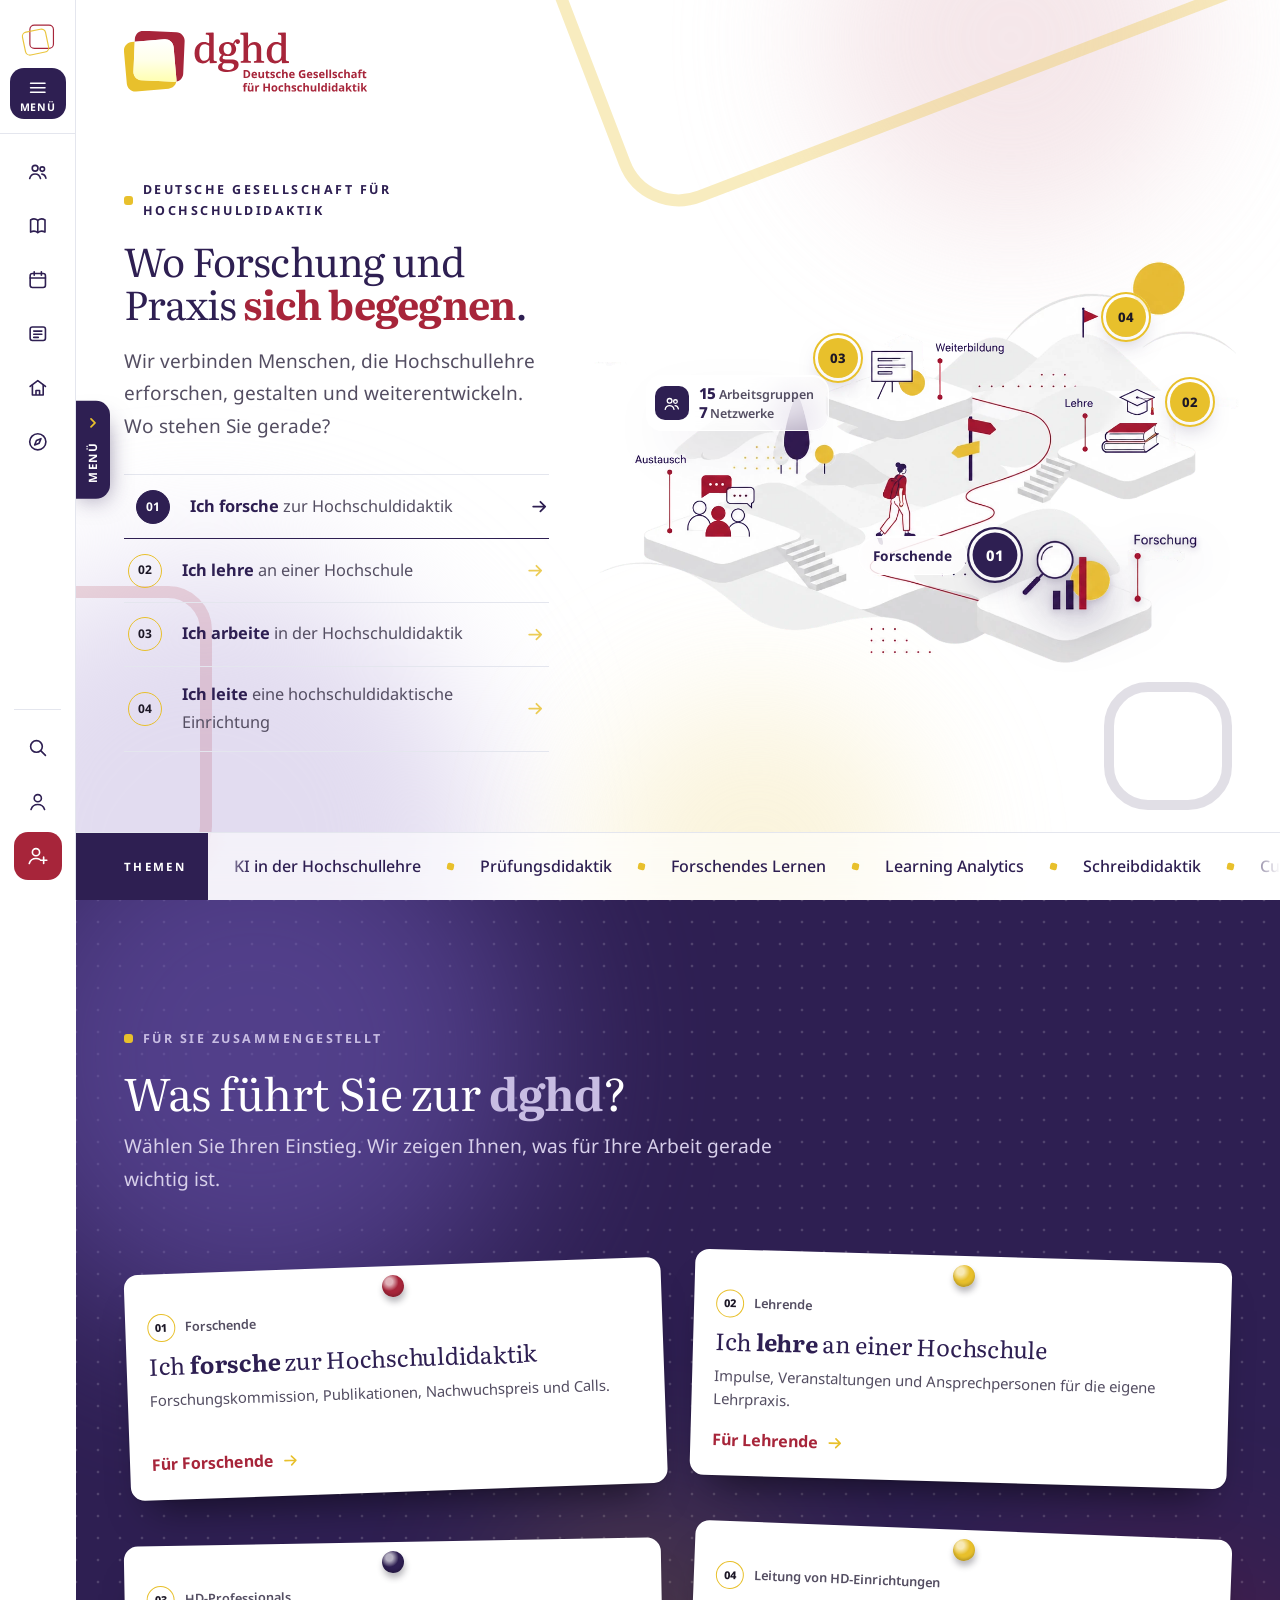
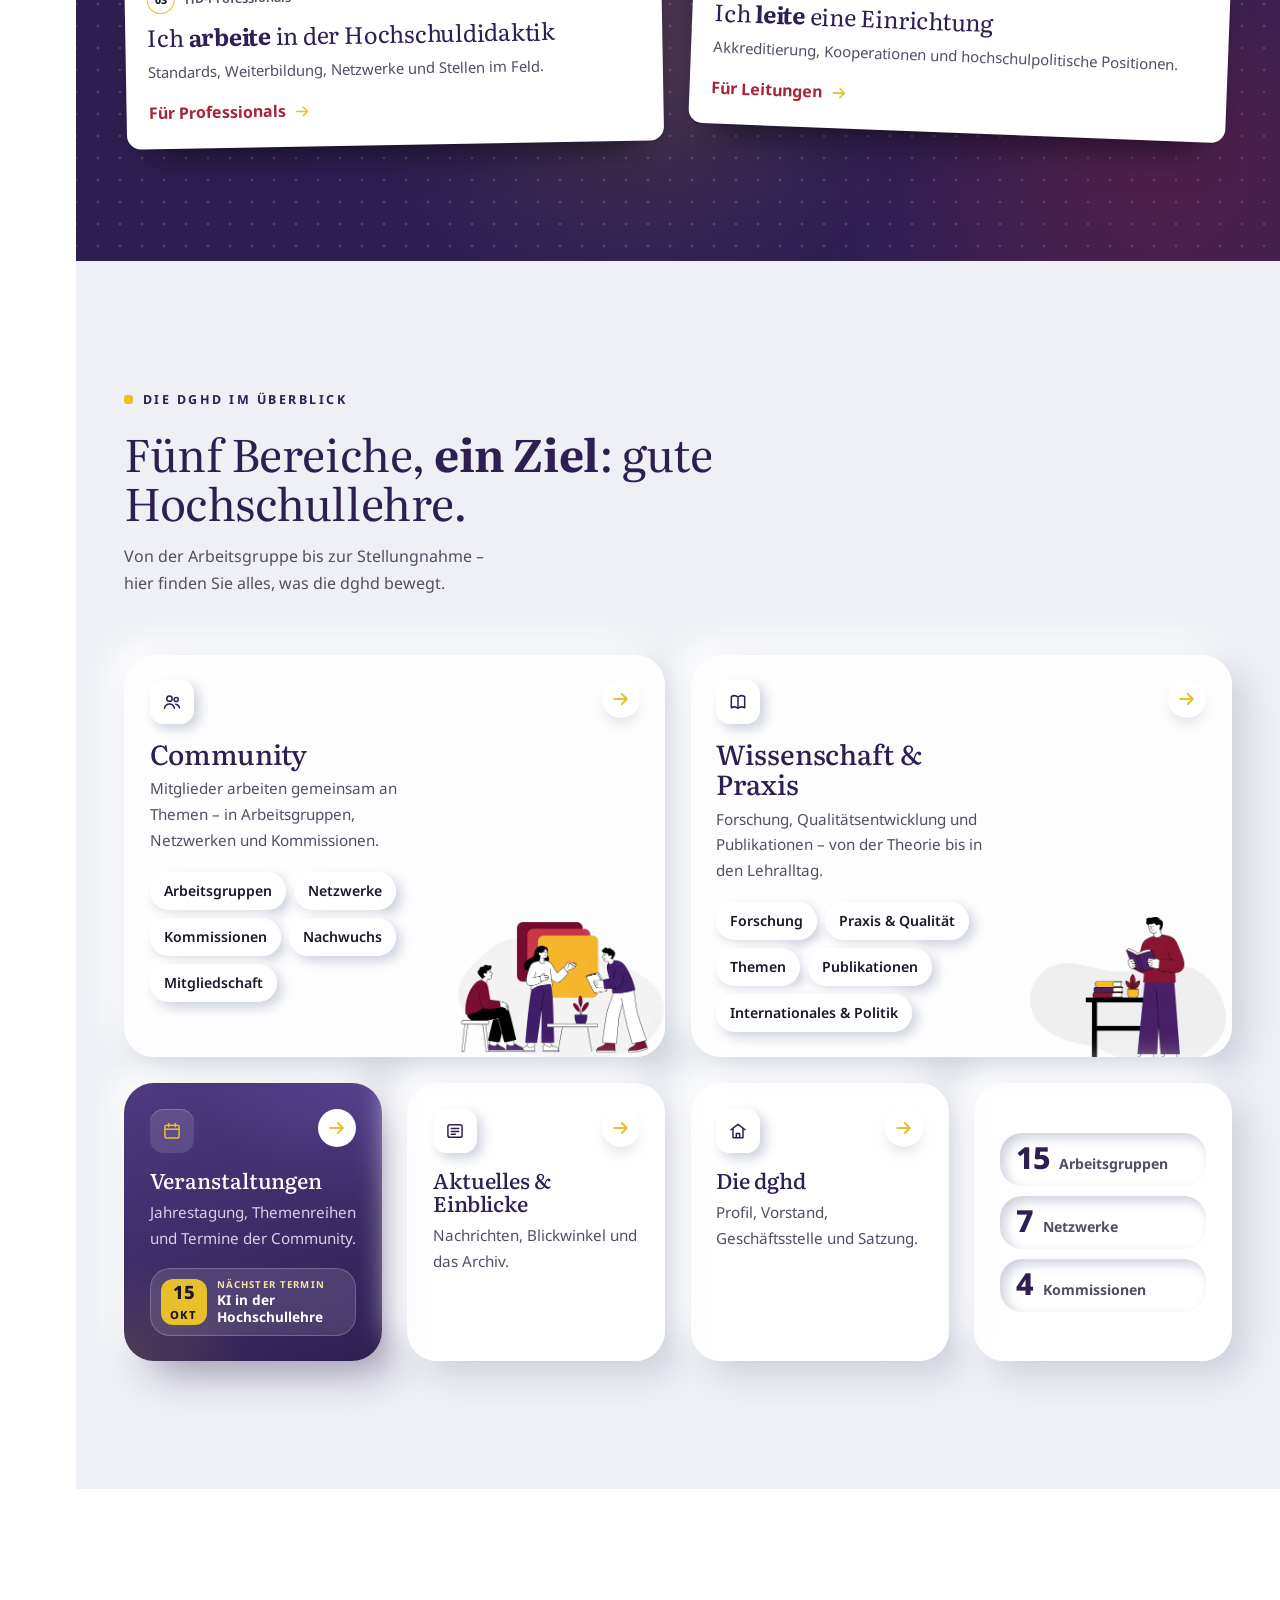
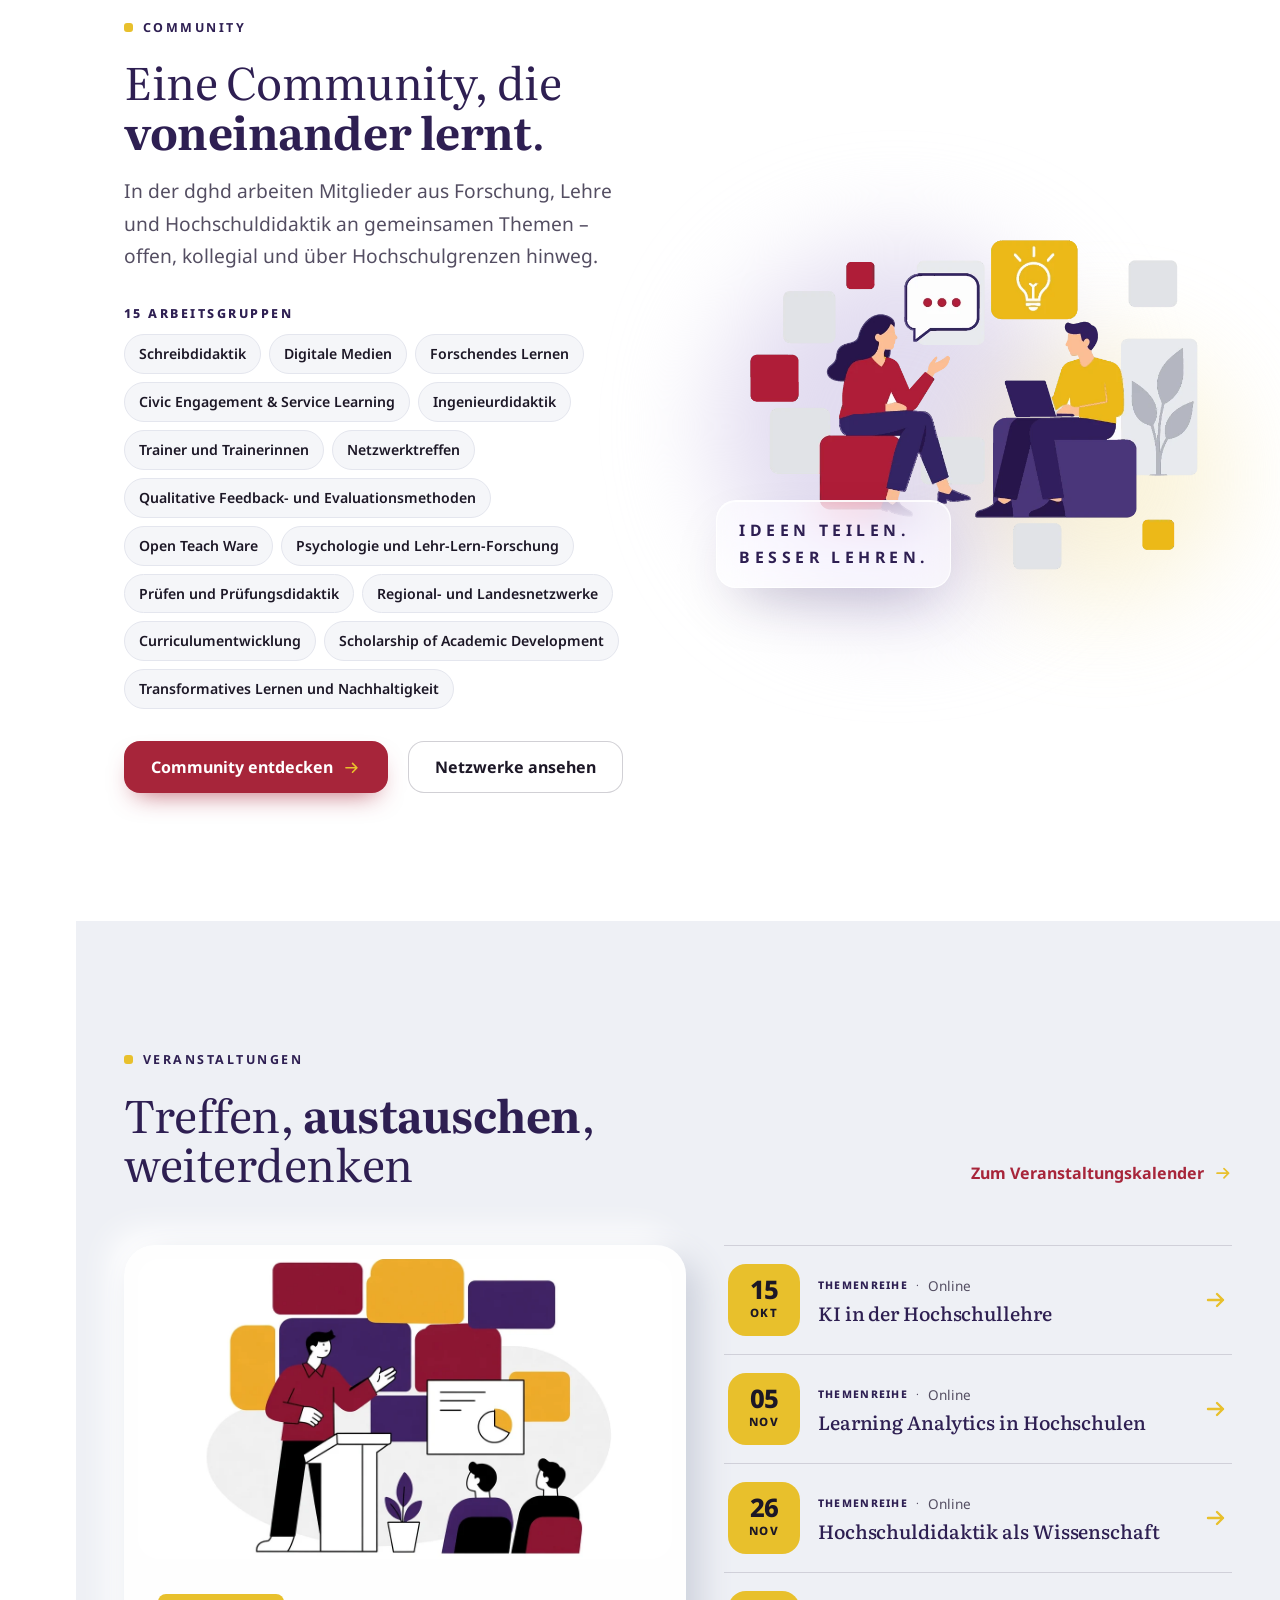
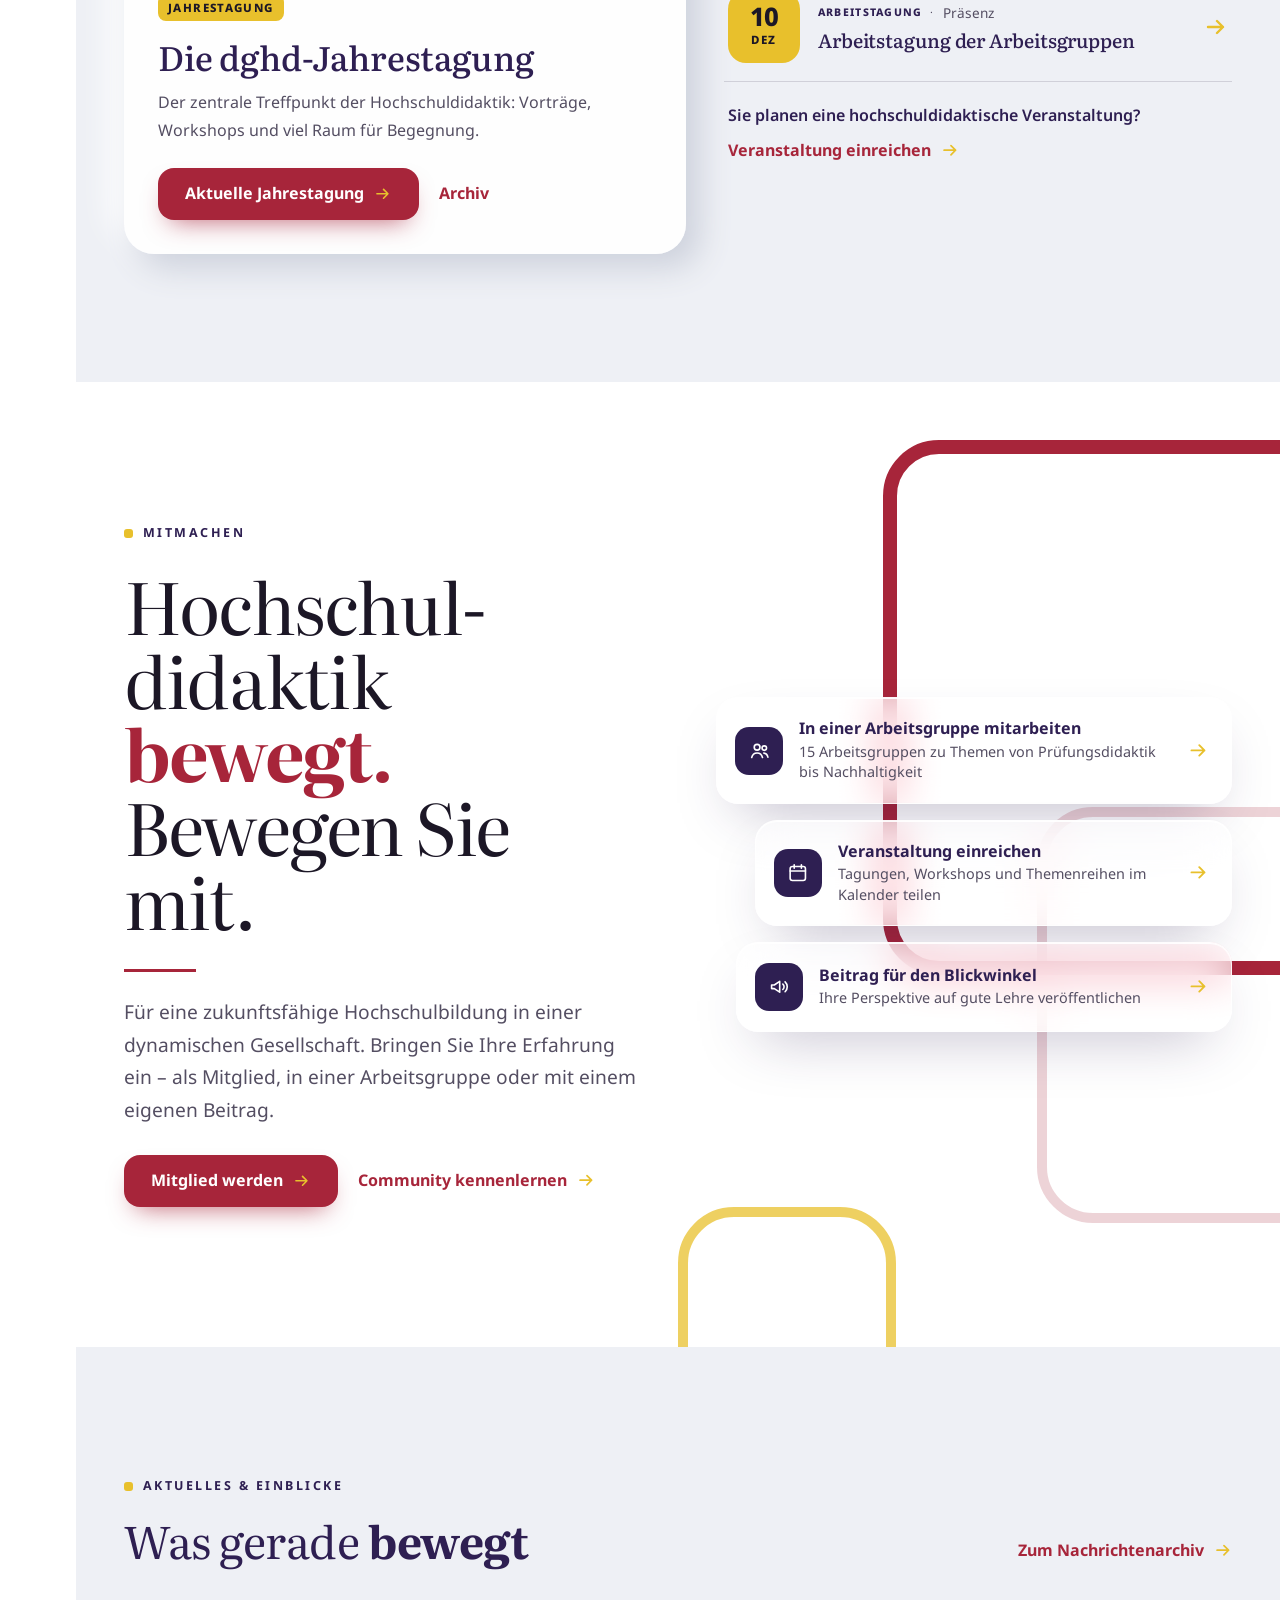
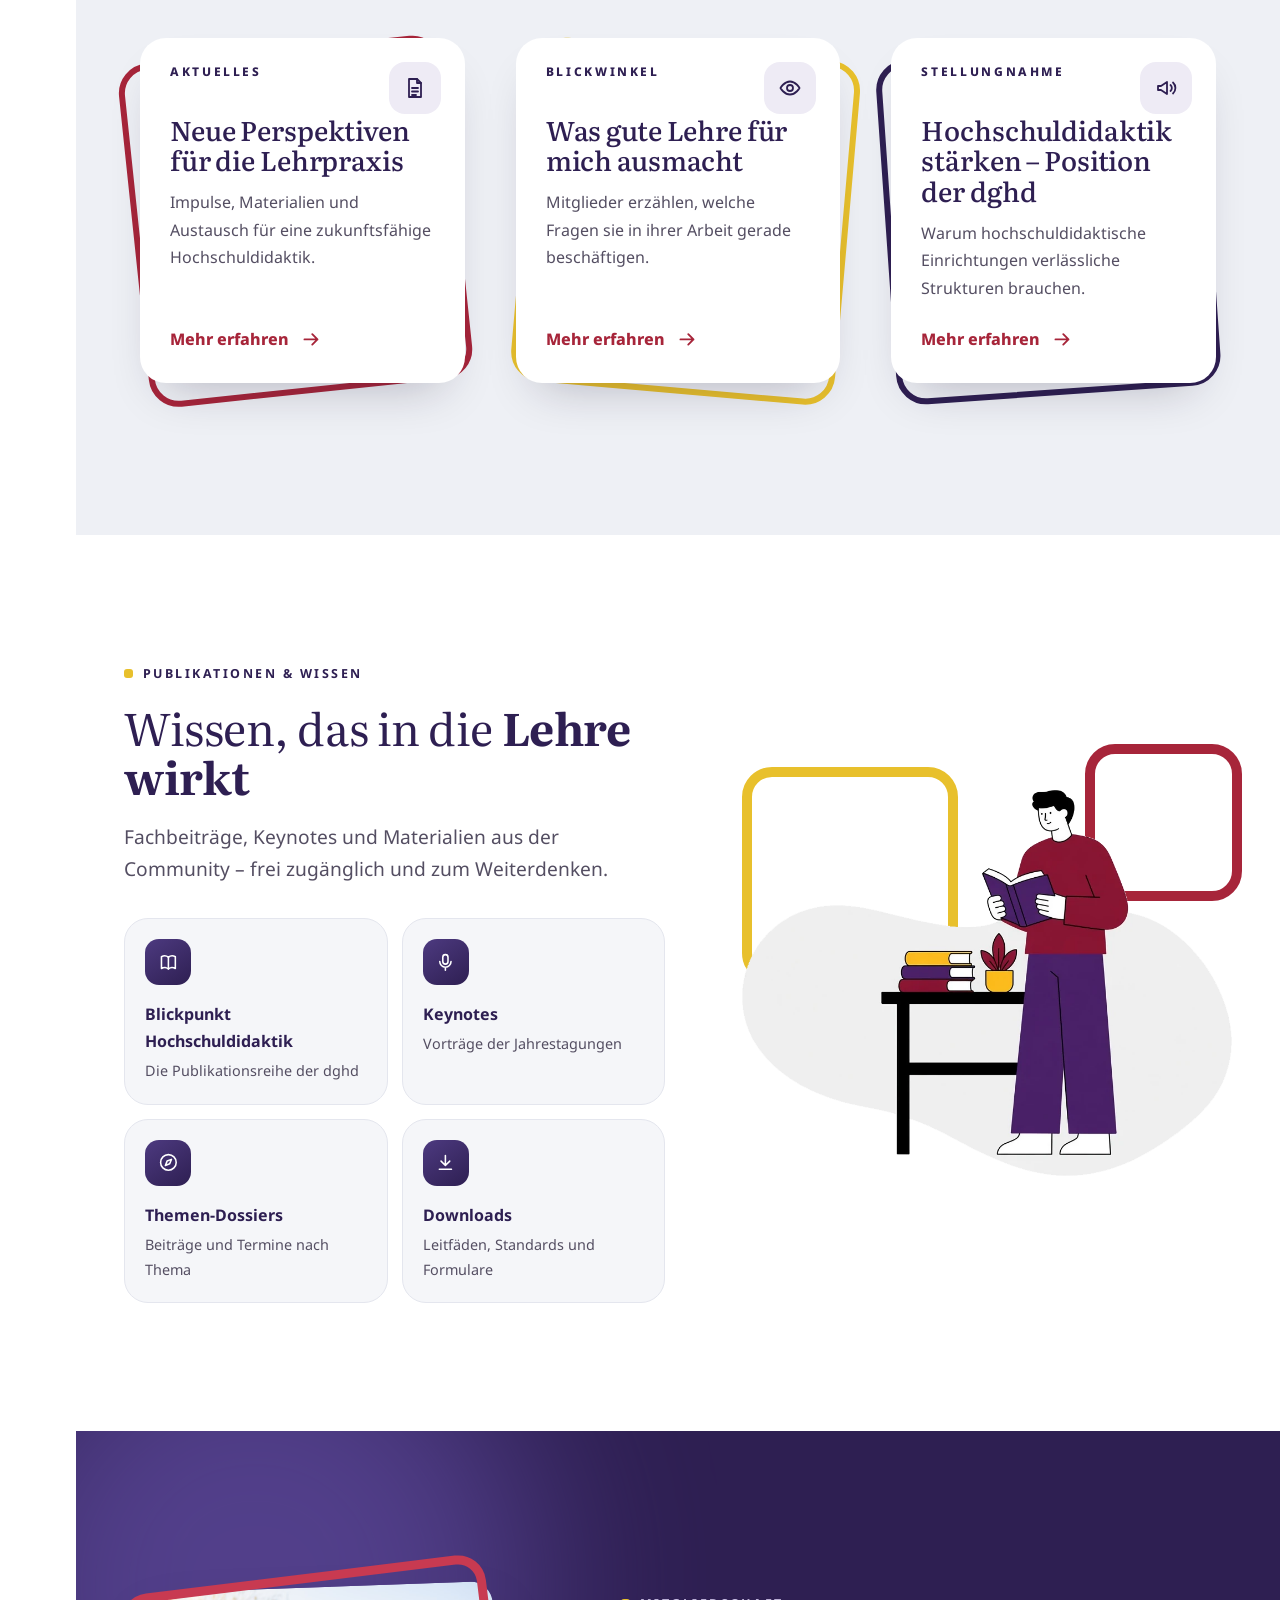
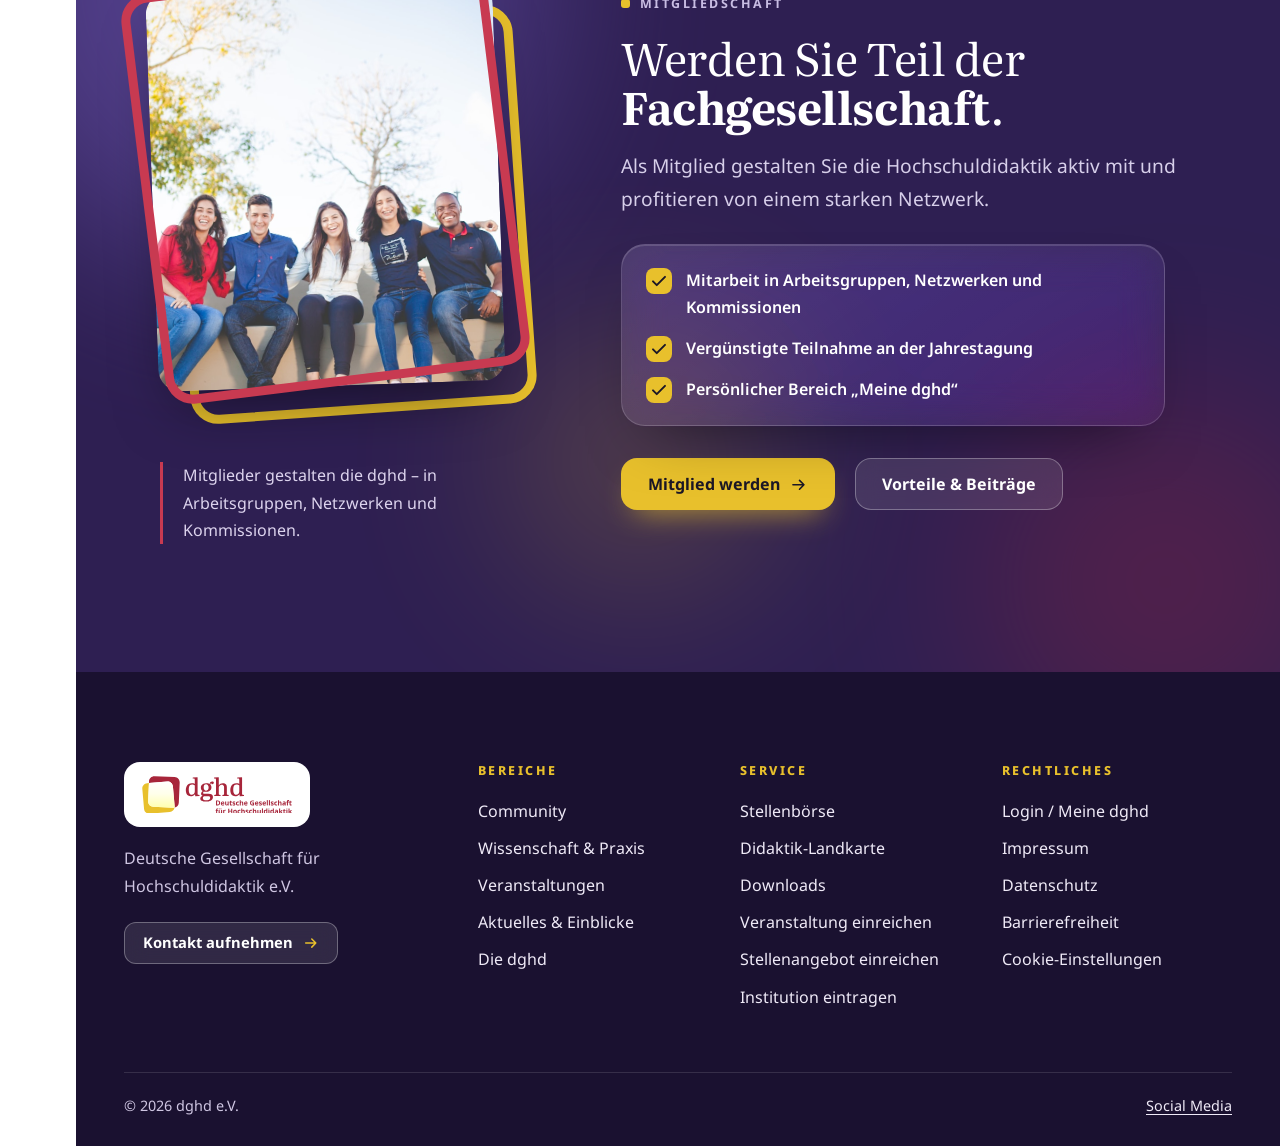
==== commit 3ce344fc: "v2-update" ====
--- a/startseite-v3.html
+++ b/startseite-v3.html
@@ -9,8 +9,8 @@
 <link rel="icon" href="./Assets/favicon_dghd.svg">
 <link rel="preconnect" href="https://fonts.googleapis.com">
 <link rel="preconnect" href="https://fonts.gstatic.com" crossorigin>
-<link href="https://fonts.googleapis.com/css2?family=Encode+Sans+Semi+Expanded:wght@300;400;500;600;700;800&display=swap" rel="stylesheet">
-<link rel="stylesheet" href="./css/startseite-v3.css?v=10">
+<link href="https://fonts.googleapis.com/css2?family=Literata:opsz,wght@7..72,400;7..72,500;7..72,700&family=Noto+Sans:wght@300;400;500;600;700;800&display=swap" rel="stylesheet">
+<link rel="stylesheet" href="./css/startseite-v3.css?v=12">
 <script>document.documentElement.classList.add("js")</script>
 <script type="application/ld+json">{"@context":"https://schema.org","@type":"Organization","name":"Deutsche Gesellschaft für Hochschuldidaktik e.V.","alternateName":"dghd","url":"https://www.dghd.de/","logo":"https://www.dghd.de/Assets/dghd2026_bildmarke.svg"}</script>
 </head>
--- a/css/startseite-v3.css
+++ b/css/startseite-v3.css
@@ -43,8 +43,9 @@
   --glass-shadow: 0 24px 60px -24px rgba(46, 31, 82, .35), inset 0 1px 0 rgba(255, 255, 255, .9);
   --glass-blur: blur(20px) saturate(170%);
 
-  /* Encode Sans Semi Expanded: breit laufend, sachlich, gut lesbar – eine Familie für Headlines und Text */
-  --sans: "Encode Sans Semi Expanded", "Segoe UI", system-ui, sans-serif;
+  /* Headlines: Literata (Serife mit optischer Größe), Fließtext und Bedienelemente: Noto Sans */
+  --serif: "Literata", Georgia, "Times New Roman", serif;
+  --sans: "Noto Sans", "Segoe UI", system-ui, sans-serif;
 
   --wrap: 1320px;
   --gutter: clamp(16px, 4vw, 48px);
@@ -76,9 +77,9 @@
 a { color: var(--bordeaux); text-underline-offset: .2em; text-decoration-thickness: 1px; }
 a:hover { color: var(--violet); }
 :focus-visible { outline: 3px solid var(--violet); outline-offset: 3px; border-radius: 8px; }
-h1, h2, h3 { margin: 0; font-family: var(--sans); font-weight: 400; color: var(--violet); letter-spacing: -.03em; }
+h1, h2, h3 { margin: 0; font-family: var(--serif); font-weight: 400; color: var(--violet); letter-spacing: -.01em; }
 h2 { font-size: clamp(1.75rem, 1.2rem + 2vw, 2.9rem); line-height: 1.1; }
-h3 { font-size: 1.25rem; line-height: 1.25; font-weight: 500; letter-spacing: -.02em; }
+h3 { font-size: 1.25rem; line-height: 1.25; font-weight: 500; letter-spacing: -.005em; }
 /* Hervorhebung über das Schriftgewicht: Text normal, hervorgehobene Wörter fett */
 .accent { font-weight: 700; color: inherit; }
 p { margin: 0; }
@@ -299,9 +300,9 @@
 .nav-tab { display: none; }
 @media (min-width: 981px) {
   .nav-tab {
-    position: fixed; left: var(--rail); top: 50%; z-index: 19; /* unter der Leiste (20): Puls nur oben, unten und rechts sichtbar */
+    position: fixed; left: calc(var(--rail) - 16px); top: 50%; z-index: 19; /* beginnt 16 px hinter der Leiste (z 20): links bleibt es auch beim Stupsen lila, Puls nur oben, unten und rechts */
     display: flex; flex-direction: column; align-items: center; gap: 10px;
-    width: 34px; padding: 14px 0 16px;
+    width: 50px; padding: 14px 0 16px 16px;
     border: 0; border-radius: 0 14px 14px 0;
     background: var(--violet); color: var(--white); cursor: pointer;
     font: 700 .72rem/1 var(--sans); letter-spacing: .16em; text-transform: uppercase;
@@ -319,7 +320,7 @@
   }
   .nav-tab span { writing-mode: vertical-rl; transform: rotate(180deg); }
   .nav-tab svg { font-size: 1rem; color: var(--gold); stroke-width: 2.6; transition: transform .3s var(--ease); }
-  .nav-tab:hover, .nav-tab:focus-visible { width: 40px; background: var(--bordeaux); }
+  .nav-tab:hover, .nav-tab:focus-visible { width: 56px; background: var(--bordeaux); }
   .nav-tab:hover svg { transform: translateX(2px); }
   /* bei offener Navigation zurückziehen (dort gibt es das ×) */
   .has-menu .nav-tab { opacity: 0; pointer-events: none; transform: translate(-100%, -50%); }
@@ -438,7 +439,7 @@
   box-shadow: 0 30px 80px -20px rgba(27, 20, 48, .45);
 }
 .search::backdrop { background: rgba(46, 31, 82, .45); -webkit-backdrop-filter: blur(8px); backdrop-filter: blur(8px); }
-.search label { display: block; margin-bottom: 16px; font: 800 clamp(1.4rem, 1.2rem + 1.2vw, 1.9rem)/1.15 var(--sans); letter-spacing: -.02em; color: var(--violet); }
+.search label { display: block; margin-bottom: 16px; font: 500 clamp(1.4rem, 1.2rem + 1.2vw, 1.9rem)/1.15 var(--serif); letter-spacing: -.01em; color: var(--violet); }
 .search__row { display: flex; gap: 10px; }
 .search input { flex: 1; min-width: 0; height: 52px; padding: 0 18px; border: 0; border-radius: 16px; background: var(--grey); box-shadow: var(--neu-inset); font: 500 1rem var(--sans); color: var(--ink); }
 .search input:focus { outline: 2px solid var(--violet); }
@@ -514,7 +515,7 @@
 .hero__copy { position: relative; z-index: 2; }
 .hero__title {
   font-size: clamp(2rem, min(3.1vw, 6vh), 2.9rem);
-  line-height: 1.06; letter-spacing: -.045em;
+  line-height: 1.08; letter-spacing: -.02em;
 }
 .hero__lead { margin-top: clamp(14px, 2.2vh, 24px); max-width: 25em; font-size: clamp(1.02rem, .95rem + .3vw, 1.2rem); color: var(--ink-soft); }
 
@@ -666,7 +667,7 @@
 }
 .pb-card__who { display: flex; align-items: center; gap: 10px; font-size: .8rem; font-weight: 600; color: var(--ink-soft); }
 .pb-card__no { display: grid; place-items: center; width: 28px; height: 28px; flex: none; border-radius: 50%; border: 1.5px solid var(--gold); font-size: .68rem; font-weight: 800; color: var(--ink); transition: background-color .3s, border-color .3s, color .3s; }
-.pb-card h3 { font-size: clamp(1.3rem, 1.1rem + .45vw, 1.55rem); font-weight: 400; line-height: 1.15; letter-spacing: -.025em; hyphens: auto; }
+.pb-card h3 { font-size: clamp(1.3rem, 1.1rem + .45vw, 1.55rem); font-weight: 400; line-height: 1.15; letter-spacing: -.01em; hyphens: auto; }
 .pb-card h3 b { font-weight: 700; }
 .pb-card p { font-size: .93rem; line-height: 1.55; color: var(--ink-soft); }
 .pb-card__more { display: inline-flex; align-items: center; gap: 8px; margin-top: auto; padding-top: 6px; font-weight: 700; color: var(--bordeaux); }
@@ -858,7 +859,7 @@
 }
 
 .divider .kicker { margin-bottom: 24px; }
-.divider__title { font-size: clamp(2.4rem, 1.4rem + 3.8vw, 5rem); line-height: 1.02; letter-spacing: -.05em; color: var(--ink); max-width: 11ch; }
+.divider__title { font-size: clamp(2.4rem, 1.4rem + 3.8vw, 5rem); line-height: 1.04; letter-spacing: -.025em; color: var(--ink); max-width: 11ch; }
 .divider__title span { color: var(--bordeaux); font-weight: 700; }
 .rule { display: block; width: 72px; height: 3px; margin: 32px 0 24px; background: var(--bordeaux); }
 .divider__text { max-width: 30em; font-size: clamp(1.05rem, 1rem + .3vw, 1.2rem); color: var(--ink-soft); }
